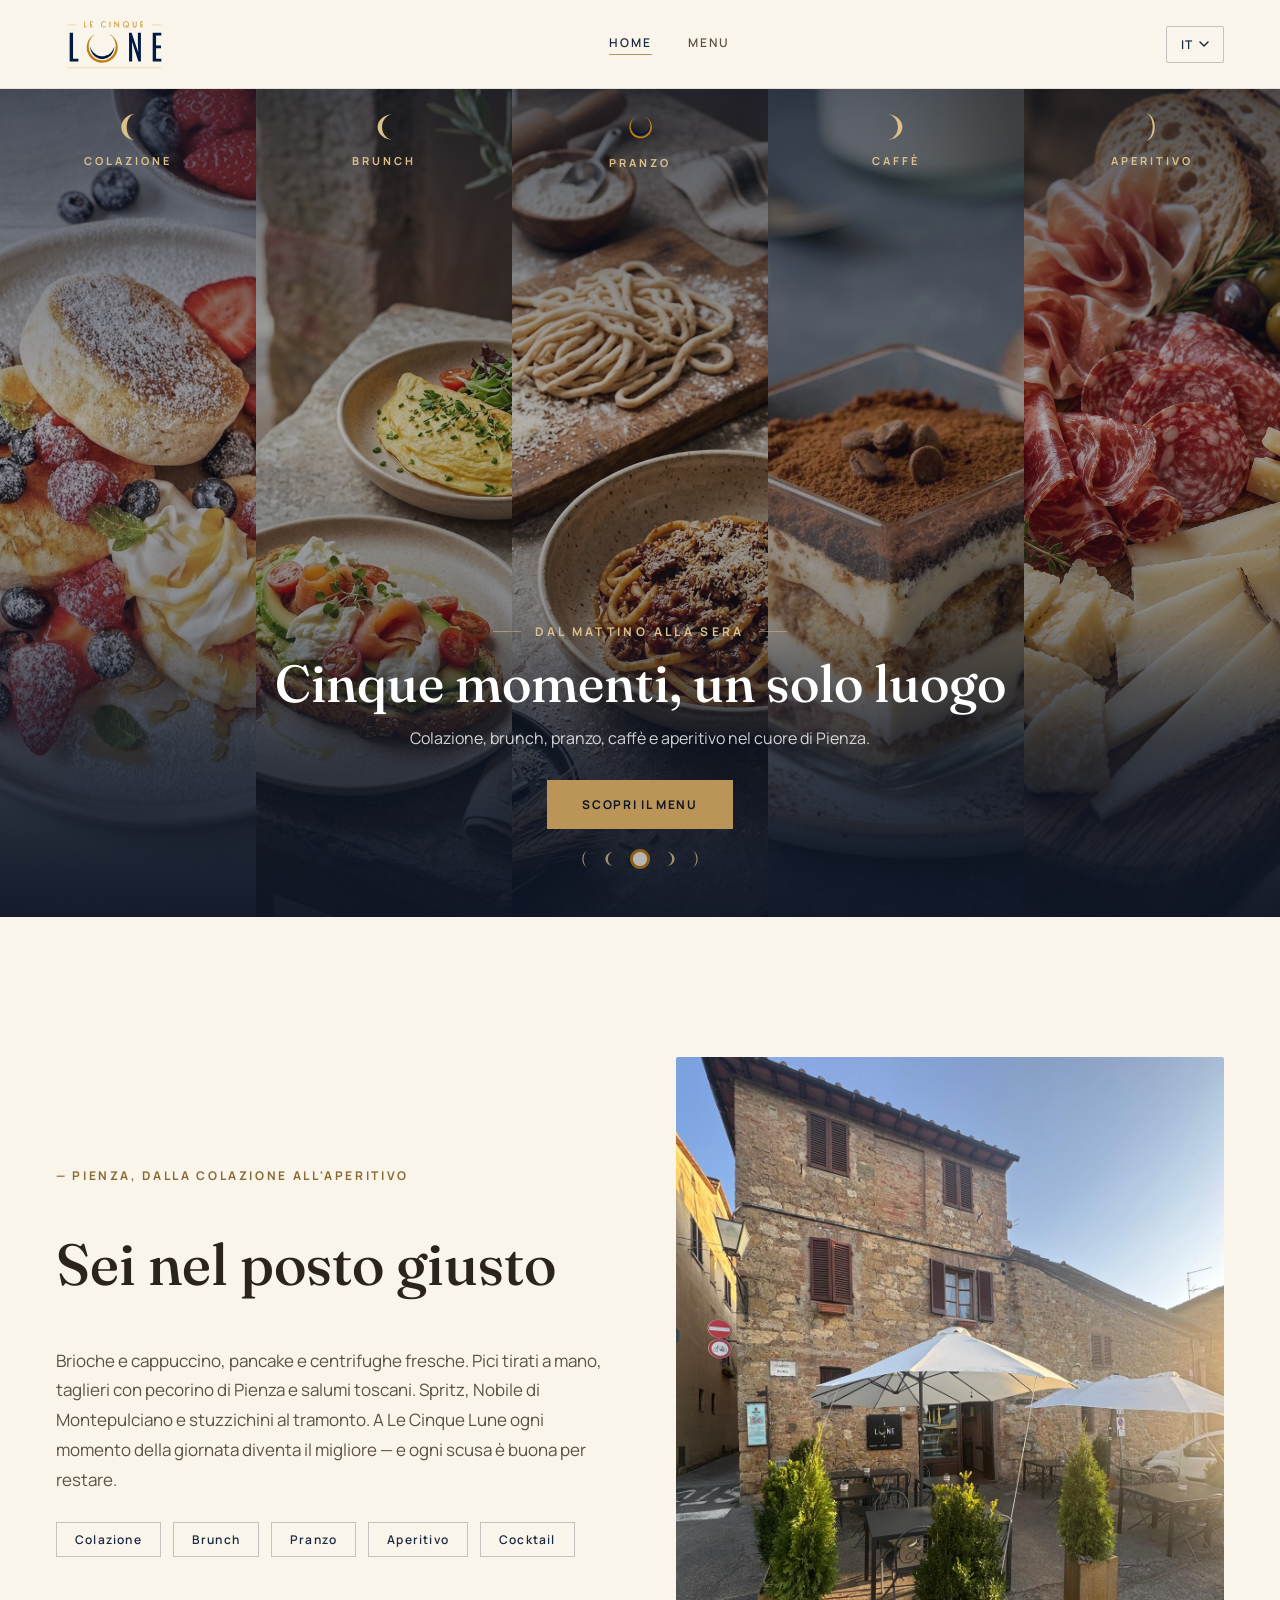
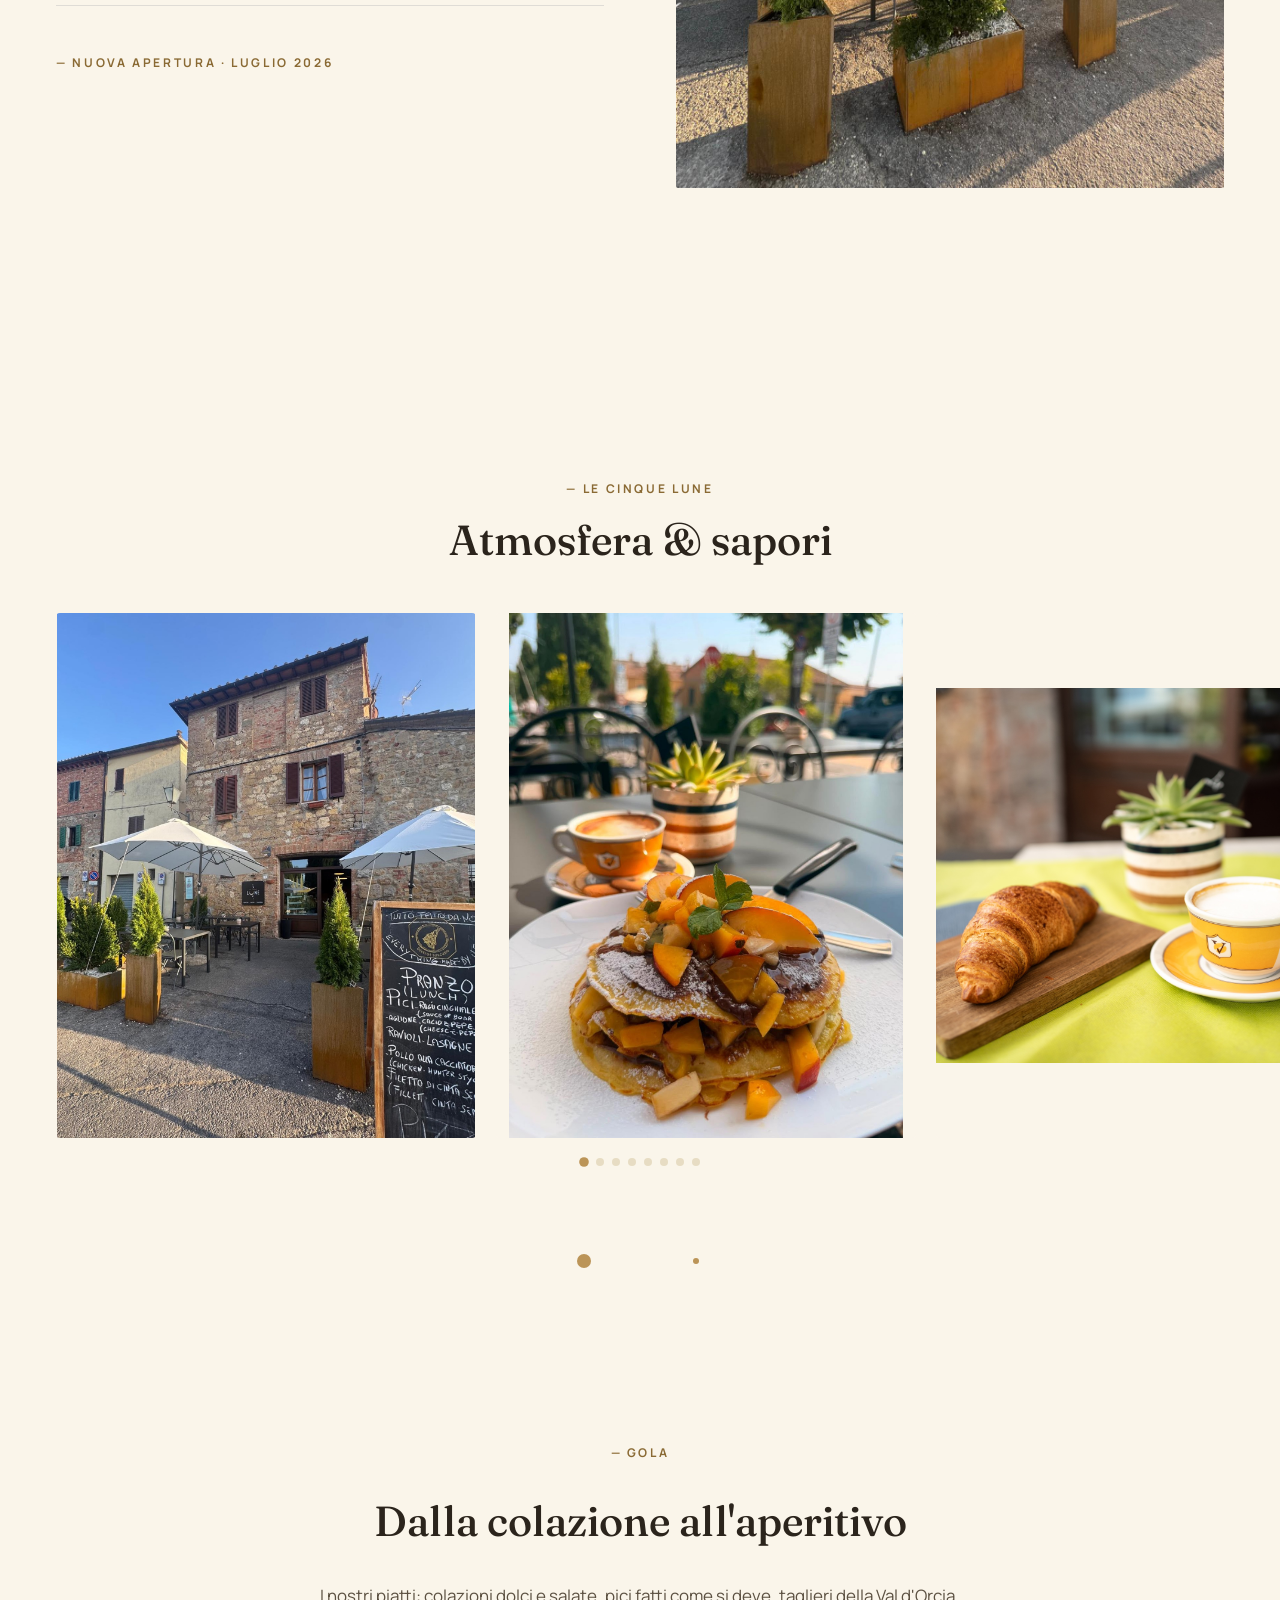
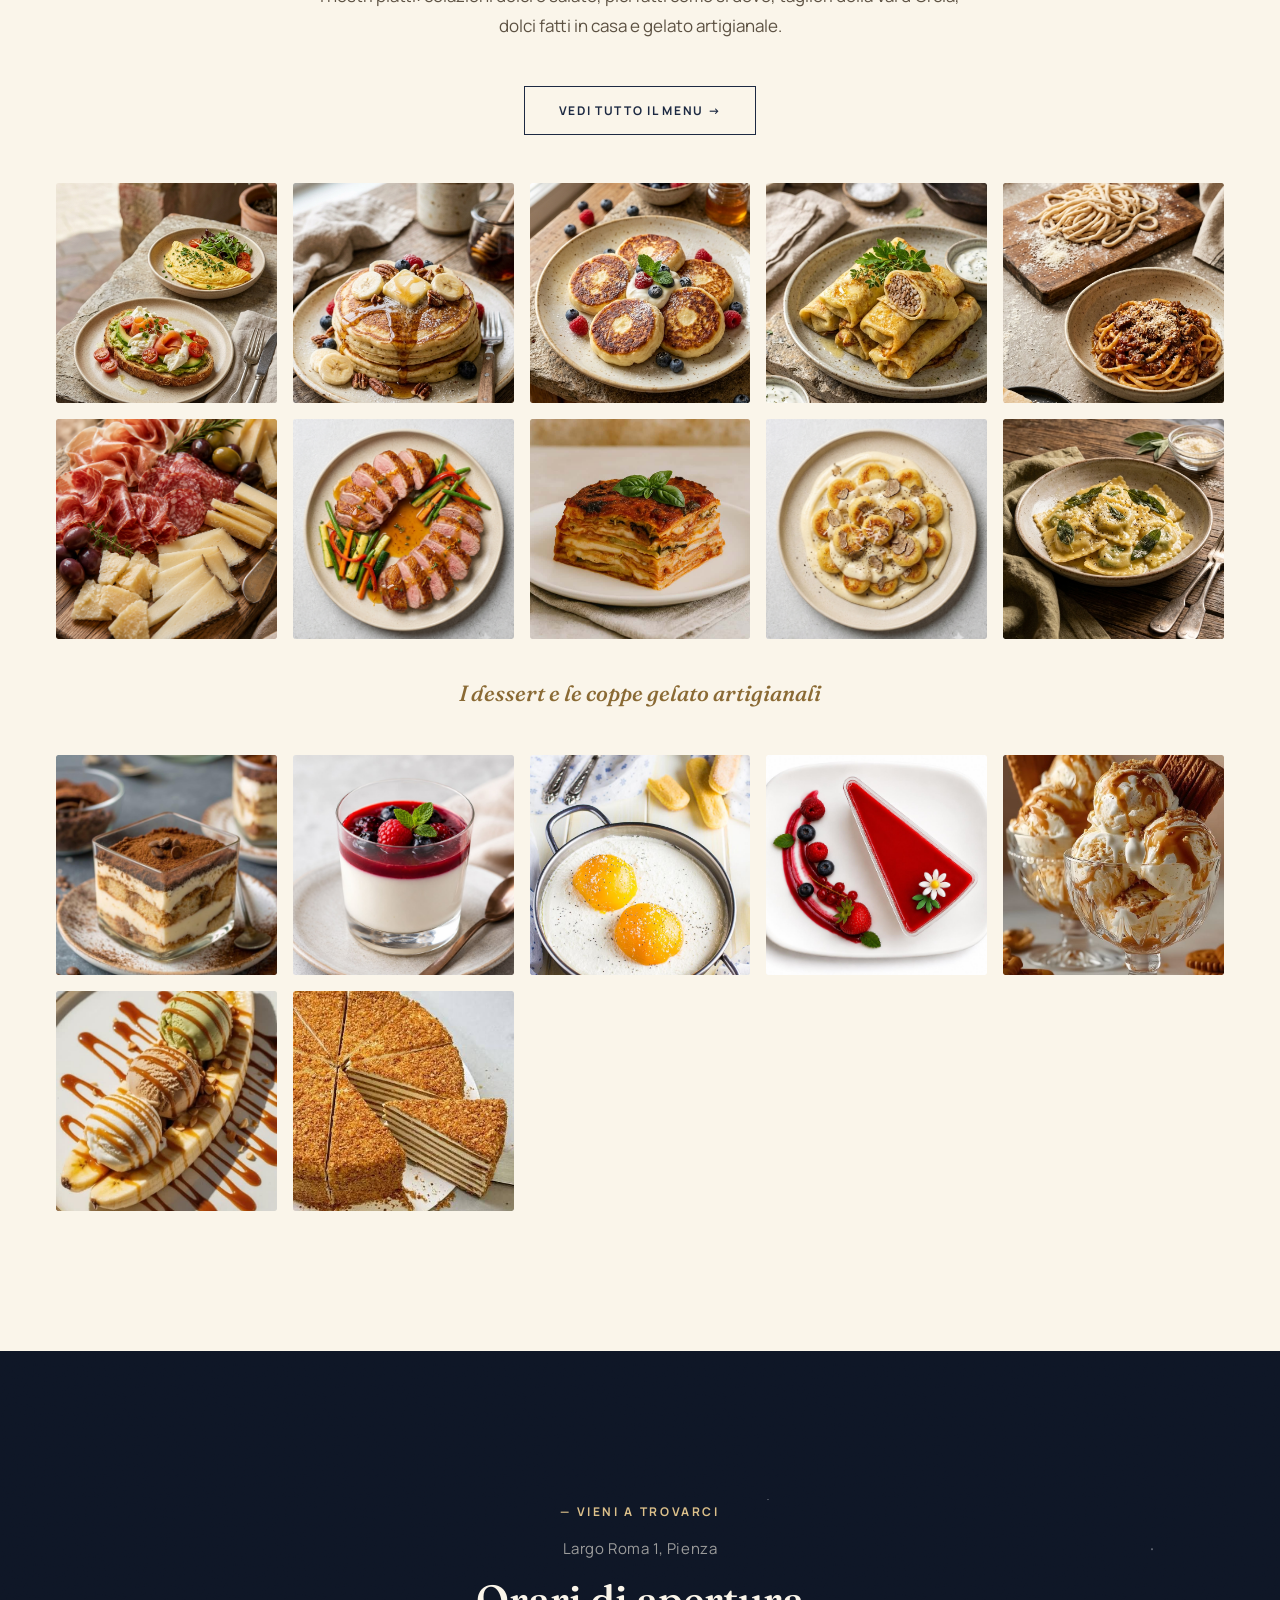
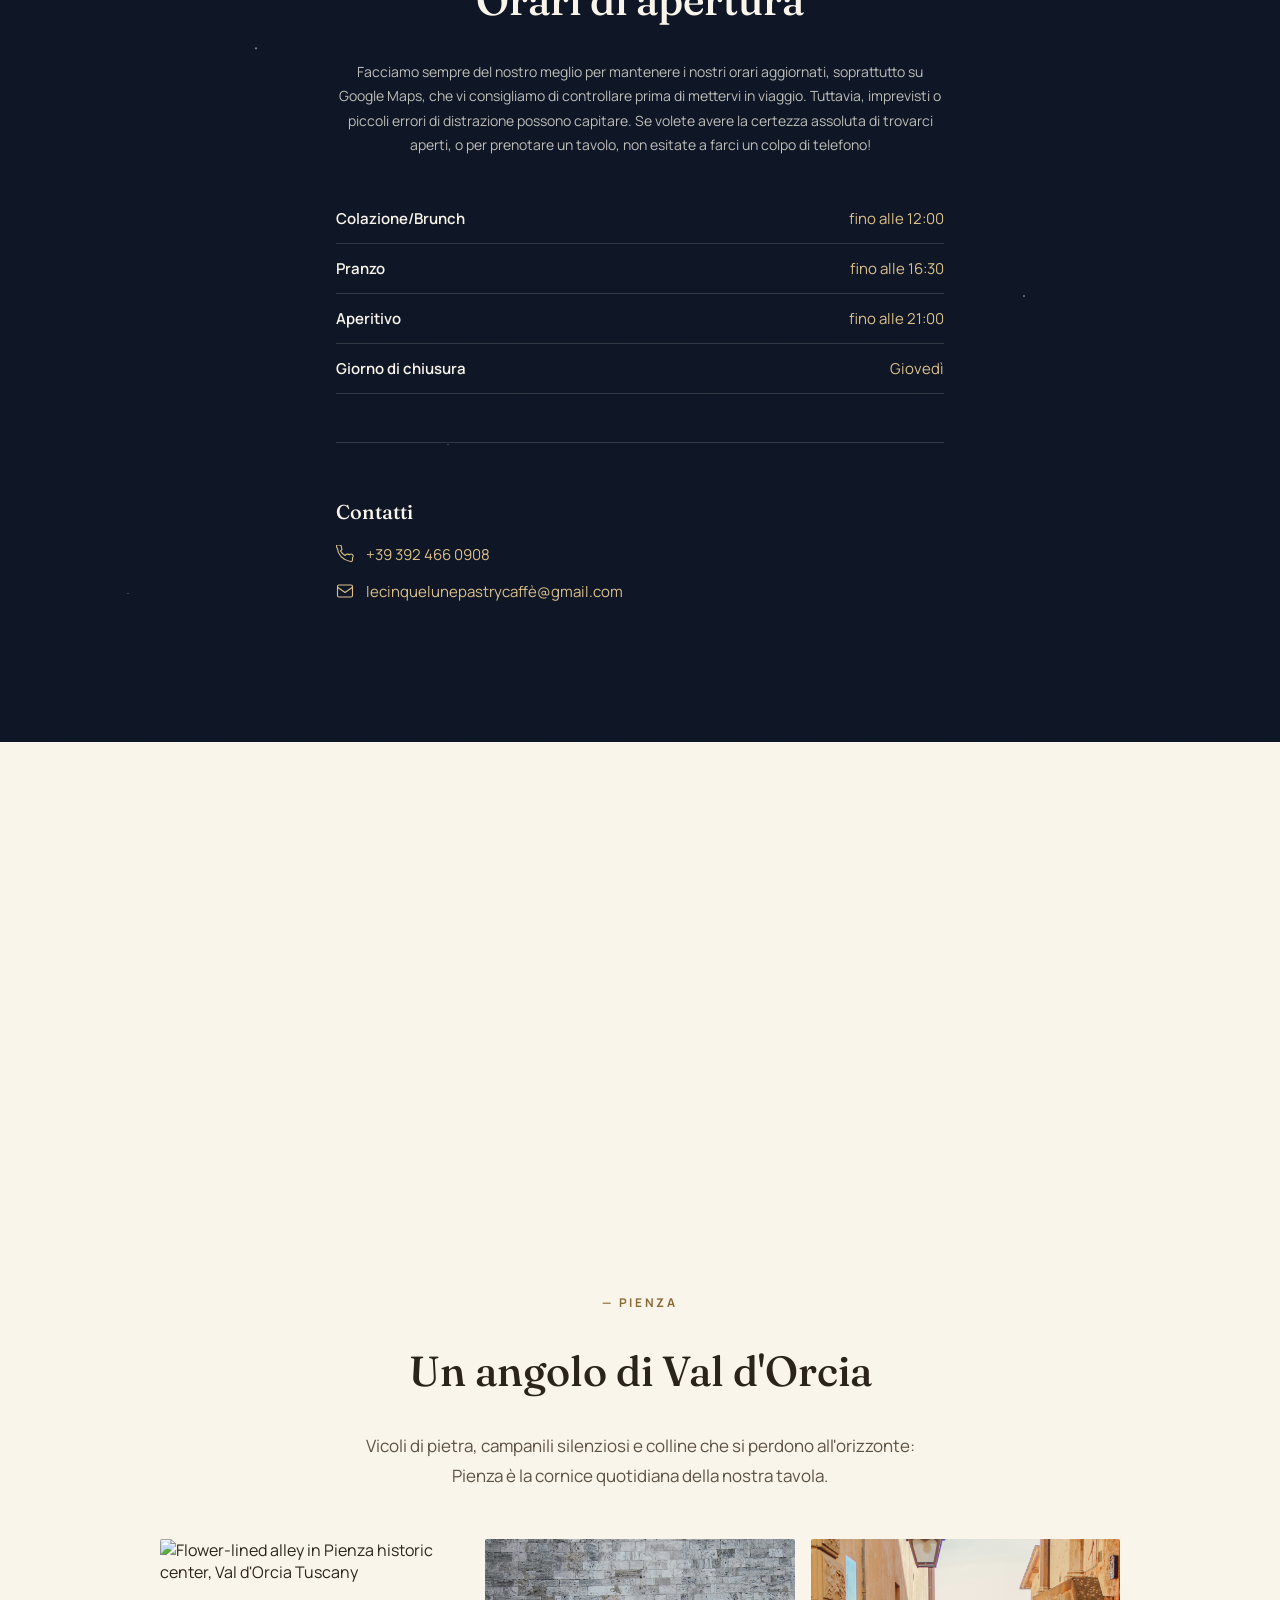
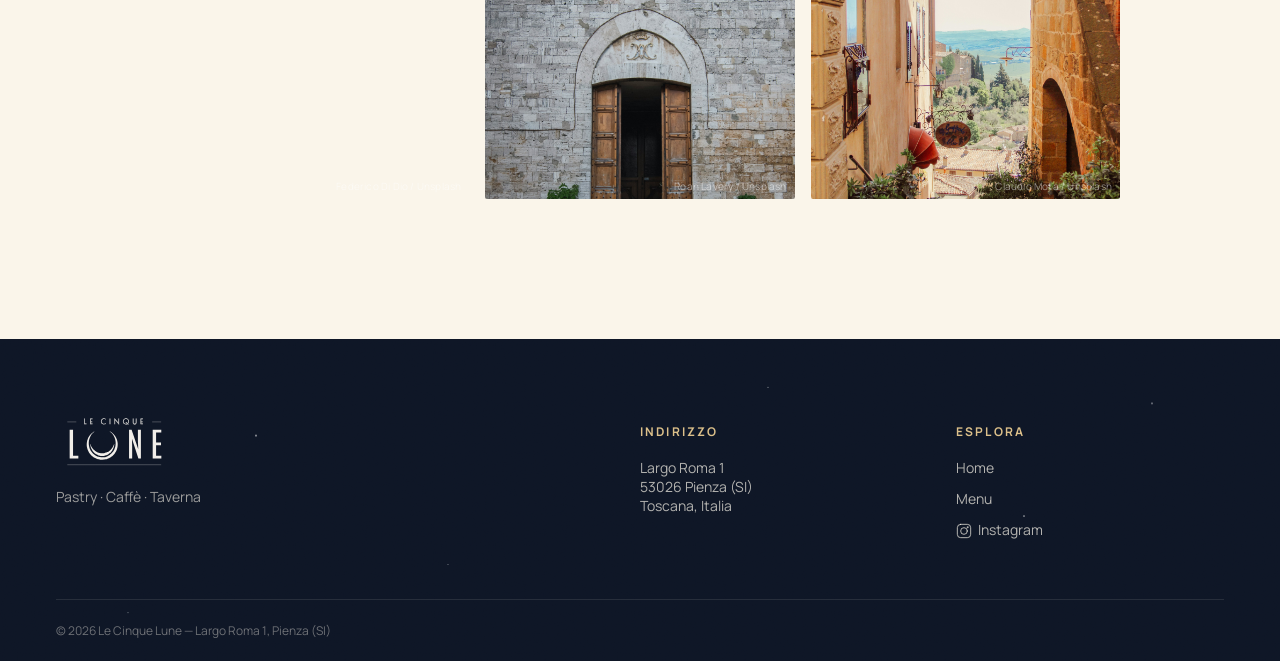
==== index.html @ c46e7081 "Migliora SEO homepage: JSON-LD aggiornato, alt text in inglese, title dinamico - JSON-LD: @type mult" ====
<!DOCTYPE html>
<html lang="it">
<head>
  <meta charset="UTF-8">
  <meta name="viewport" content="width=device-width, initial-scale=1.0">
  <title>Le Cinque Lune — Pastry · Caffè · Taverna · Pienza</title>
  <meta name="description" content="Pastry, caffè e taverna nel cuore di Pienza, Toscana. Colazioni, pici fatti a mano, taglieri della Val d'Orcia.">
  <link rel="preconnect" href="https://fonts.googleapis.com">
  <link rel="preconnect" href="https://fonts.gstatic.com" crossorigin>
  <link href="https://fonts.googleapis.com/css2?family=Antonio:wght@300&family=Fraunces:ital,opsz,wght@0,9..144,400;0,9..144,500;0,9..144,600;1,9..144,400;1,9..144,500&family=Manrope:wght@400;500;600;700&display=swap" rel="stylesheet">
  <link rel="stylesheet" href="files/style.css">
  <script type="application/ld+json">
  {
    "@context": "https://schema.org",
    "@type": ["Restaurant", "CafeOrCoffeeShop", "IceCreamShop"],
    "name": "Le Cinque Lune",
    "description": "Pastry café and taverna in the heart of Pienza, Tuscany. Brunch, pancakes, avocado toast, handmade pici, gelato and aperitivo.",
    "url": "https://www.lecinquelunepastrycaffe.com",
    "telephone": "+393924660908",
    "email": "lecinquelunepastrycaffè@gmail.com",
    "image": "https://www.lecinquelunepastrycaffe.com/immagini/esterni.jpeg",
    "servesCuisine": ["Italian", "Tuscan", "Brunch", "Pastry", "Gelato"],
    "priceRange": "€–€€",
    "address": {
      "@type": "PostalAddress",
      "streetAddress": "Largo Roma 1",
      "addressLocality": "Pienza",
      "addressRegion": "SI",
      "postalCode": "53026",
      "addressCountry": "IT"
    },
    "geo": {
      "@type": "GeoCoordinates",
      "latitude": 43.0770768,
      "longitude": 11.6805384
    },
    "openingHoursSpecification": [
      {
        "@type": "OpeningHoursSpecification",
        "dayOfWeek": ["Monday","Tuesday","Wednesday","Friday","Saturday","Sunday"],
        "opens": "07:30",
        "closes": "21:00"
      }
    ],
    "hasMenu": "https://www.lecinquelunepastrycaffe.com/menu.html",
    "hasMap": "https://www.google.com/maps?cid=9478944288690319707"
  }
  </script>
  <style>
    .story-grid { display: grid; grid-template-columns: 1fr; gap: 48px; align-items: center; }
    @media (min-width: 900px) { .story-grid { grid-template-columns: 1fr 1fr; gap: 72px; } }
    .story-tags { display: flex; flex-wrap: wrap; gap: 12px; margin-top: 28px; }
    .gallery-grid { display: grid; grid-template-columns: 1fr; gap: 16px; margin-top: 48px; max-width: 960px; margin-left: auto; margin-right: auto; }
    .gallery-grid img { width: 100%; height: 220px; object-fit: cover; border-radius: 2px; }
    @media (min-width: 768px) { .gallery-grid { grid-template-columns: 1fr 1fr 1fr; } .gallery-grid img { height: 260px; } }
    .menu-teaser-grid { display: grid; grid-template-columns: 1fr; gap: 48px; align-items: center; }
    @media (min-width: 900px) { .menu-teaser-grid { grid-template-columns: 1fr 1fr; gap: 72px; } }
    .menu-teaser-items { list-style: none; padding: 0; margin: 28px 0 0; }
    .menu-teaser-items li { display: flex; justify-content: space-between; align-items: baseline; padding: 14px 0; border-bottom: 1px dotted rgba(250,245,234,0.2); font-family: 'Fraunces', serif; font-size: 17px; }
    .menu-teaser-items .price { color: var(--gold-light); font-style: italic; }
    .visit-grid { display: grid; grid-template-columns: 1fr; gap: 48px; }
    @media (min-width: 768px) { .visit-grid { grid-template-columns: 1fr 1fr; gap: 72px; } }
    .hours-list { list-style: none; padding: 0; margin: 24px 0 0; }
    .hours-list li { display: flex; justify-content: space-between; padding: 14px 0; border-bottom: 1px solid rgba(28,41,66,0.1); font-size: 15px; }
    .hours-label { font-weight: 600; color: var(--ink); }
    .hours-time { color: var(--ink-faint); }
    .hero-panels { display: flex; width: 100%; height: 92vh; min-height: 620px; position: relative; overflow: hidden; }
    .hero-panel { flex: 1; position: relative; overflow: hidden; }
    .hero-panel img { width: 100%; height: 100%; object-fit: cover; transition: transform 1.2s cubic-bezier(0.22,1,0.36,1); }
    .hero-panel:hover img { transform: scale(1.05); }
    .hero-panel::after {
      content: ''; position: absolute; inset: 0;
      background: linear-gradient(180deg, rgba(14,22,38,0.7) 0%, rgba(14,22,38,0.3) 40%, rgba(14,22,38,0.75) 100%);
    }
    .hero-panel-label {
      position: absolute; top: 24px; left: 0; right: 0; z-index: 3;
      display: flex; flex-direction: column; align-items: center; gap: 12px;
    }
    .hero-panel-label span {
      font-size: 11px; letter-spacing: 0.28em; font-weight: 700; color: var(--gold-light);
      text-transform: uppercase;
    }
    .hero-panel-label svg { overflow: visible; }
    .hero-center {
      position: absolute; bottom: 0; left: 0; right: 0; z-index: 10;
      text-align: center; padding: 0 20px 48px;
      background: linear-gradient(0deg, rgba(14,22,38,0.85) 0%, rgba(14,22,38,0.5) 60%, transparent 100%);
    }
    .hero-center-eyebrow {
      font-size: 12px; letter-spacing: 0.28em; font-weight: 700; color: var(--gold-light);
      display: flex; align-items: center; justify-content: center; gap: 14px;
    }
    .hero-center-eyebrow::before, .hero-center-eyebrow::after {
      content: ''; width: 28px; height: 1px; background: var(--gold-light); opacity: 0.5;
    }
    .hero-center h1 {
      font-family: 'Fraunces', serif; font-size: 36px; line-height: 1.12; font-weight: 500;
      color: #fff; margin: 14px 0;
    }
    @media (min-width: 768px) { .hero-center h1 { font-size: 52px; } }
    .hero-center p {
      font-size: 16px; color: rgba(255,255,255,0.8); max-width: 540px; margin: 0 auto 28px; line-height: 1.6;
    }
    .hero-moon-divider {
      display: flex; align-items: center; justify-content: center; gap: 16px;
      padding: 20px 0 0;
    }
    .hero-moon-divider svg { opacity: 0.7; }
    @media (max-width: 767px) {
      .hero-panels { height: 85vh; min-height: 560px; }
      .hero-panel:nth-child(2), .hero-panel:nth-child(4) { display: none; }
      .hero-panel-label span { font-size: 9px; letter-spacing: 0.2em; }
      .hero-center h1 { font-size: 30px; }
      .hero-center p { font-size: 14px; }
    }
    .mobile-toggle { display: flex; flex-direction: column; gap: 5px; background: none; border: none; cursor: pointer; padding: 8px; }
    .mobile-toggle span { display: block; width: 22px; height: 1.5px; background: var(--navy); transition: 0.3s; }
    @media (min-width: 860px) { .mobile-toggle { display: none; } }
    .mobile-nav { display: none; padding: 16px 24px; border-top: 1px solid rgba(28,41,66,0.1); }
    .mobile-nav.open { display: block; }
    .mobile-nav a { display: block; padding: 12px 0; font-size: 14px; letter-spacing: 0.12em; font-weight: 600; text-transform: uppercase; color: var(--ink-soft); }
    @media (min-width: 860px) { .mobile-nav { display: none !important; } }
    .locale-carousel {
      overflow-x: auto; scroll-snap-type: x mandatory; -webkit-overflow-scrolling: touch;
      display: flex; gap: 16px; padding: 0 24px;
      scrollbar-width: none;
    }
    .locale-carousel::-webkit-scrollbar { display: none; }
    .locale-carousel img {
      scroll-snap-align: center; flex-shrink: 0;
      width: 78vw; max-width: 420px;
      aspect-ratio: 4/5;
      object-fit: contain;
      background: var(--cream);
      border-radius: 4px;
    }
    @media (min-width: 768px) {
      .locale-carousel { gap: 20px; padding: 0 56px; }
      .locale-carousel img { width: 36vw; max-width: 420px; }
    }
    .carousel-dots { display: flex; justify-content: center; gap: 8px; margin-top: 20px; }
    .carousel-dot {
      width: 8px; height: 8px; border-radius: 50%; border: none; padding: 0;
      background: var(--stone); cursor: pointer; transition: all 0.3s;
    }
    .carousel-dot.active { background: var(--gold); transform: scale(1.2); }
    .food-grid { display: grid; grid-template-columns: repeat(2, 1fr); gap: 12px; margin-top: 48px; }
    @media (min-width: 768px) { .food-grid { grid-template-columns: repeat(3, 1fr); gap: 16px; } }
    @media (min-width: 1024px) { .food-grid { grid-template-columns: repeat(5, 1fr); } }
    .food-grid img { width: 100%; height: 220px; object-fit: cover; border-radius: 2px; }
    .food-tile { position: relative; overflow: hidden; border-radius: 2px; }
    .food-tile img { transition: transform 1.3s cubic-bezier(0.22,1,0.36,1); }
    .food-tile:hover img { transform: scale(1.06); }
    .food-tile .food-label {
      position: absolute; bottom: 0; left: 0; right: 0;
      padding: 32px 14px 12px;
      background: linear-gradient(0deg, rgba(14,22,38,0.75) 0%, transparent 100%);
      color: var(--cream); font-family: 'Fraunces', serif; font-size: 15px; font-weight: 500;
      opacity: 0; transition: opacity 0.4s;
    }
    .food-tile:hover .food-label { opacity: 1; }
    .food-section-title {
      font-family: 'Fraunces', serif; font-size: 22px; font-weight: 500; font-style: italic;
      color: var(--gold-deep); margin: 48px 0 24px; text-align: center;
    }
    .food-section-title:first-of-type { margin-top: 40px; }
    .photo-credit {
      position: absolute; bottom: 6px; right: 8px;
      font-size: 10px; color: rgba(255,255,255,0.5);
      font-family: 'Manrope', sans-serif; letter-spacing: 0.02em;
      pointer-events: none;
    }
    .gallery-grid .hover-zoom { position: relative; }
  </style>
</head>
<body>

  <!-- ===== HEADER ===== -->
  <header class="site-header">
    <div class="wrap">
      <nav class="nav">
        <a href="index.html" class="brand">
          <img src="logo/logo_orizzontale_v2.svg" alt="Le Cinque Lune">
        </a>
        <div class="nav-links">
          <a href="index.html" class="nav-link active" data-i18n="nav_home">Home</a>
          <a href="menu.html" class="nav-link" data-i18n="nav_menu">Menu</a>
        </div>
        <div class="nav-right">
          <div class="lang-switch">
            <button class="lang-btn" id="langBtn" aria-expanded="false" aria-haspopup="true">
              IT
              <svg viewBox="0 0 10 6" fill="none"><path d="M1 1l4 4 4-4" stroke="currentColor" stroke-width="1.5" stroke-linecap="round" stroke-linejoin="round"/></svg>
            </button>
            <div class="lang-menu" id="langMenu" role="menu">
              <button class="lang-option active" data-lang="it" role="menuitem">Italiano <small>IT</small></button>
              <button class="lang-option" data-lang="en" role="menuitem">English <small>EN</small></button>
              <button class="lang-option" data-lang="ko" role="menuitem">한국어 <small>KO</small></button>
              <button class="lang-option" data-lang="ru" role="menuitem">Русский <small>RU</small></button>
            </div>
          </div>
          <button class="mobile-toggle" id="mobileToggle" aria-label="Menu">
            <span></span><span></span><span></span>
          </button>
        </div>
      </nav>
    </div>
    <div class="mobile-nav" id="mobileNav">
      <a href="index.html" data-i18n="nav_home">Home</a>
      <a href="menu.html" data-i18n="nav_menu">Menu</a>
    </div>
  </header>

  <!-- ===== HERO ===== -->
  <section class="hero-panels">
    <div class="hero-panel">
      <img src="piatti/pancake-frutta-panna.png" alt="Fluffy pancakes with fresh fruit and cream, brunch café in Pienza Tuscany">
      <div class="hero-panel-label">
        <svg width="16" height="28" viewBox="0 0 12 20" xmlns="http://www.w3.org/2000/svg"><path d="M12 0C6 0 1 4.5 1 10C1 15.5 6 20 12 20C8 20 5 15.5 5 10C5 4.5 8 0 12 0Z" fill="var(--gold-light, #dcc08a)"/></svg>
        <span data-i18n="hero_panel_1">Colazione</span>
      </div>
    </div>
    <div class="hero-panel">
      <img src="piatti/avocado-toast-omelette.png" alt="Avocado toast and omelette brunch plate, café in Pienza Val d'Orcia">
      <div class="hero-panel-label">
        <svg width="18" height="28" viewBox="0 0 14 20" fill="none" xmlns="http://www.w3.org/2000/svg"><path d="M14 0C7.4 0 2 4.5 2 10C2 15.5 7.4 20 14 20C9.5 20 5.5 15.5 5.5 10C5.5 4.5 9.5 0 14 0Z" fill="var(--gold-light, #dcc08a)"/></svg>
        <span data-i18n="hero_panel_2">Brunch</span>
      </div>
    </div>
    <div class="hero-panel">
      <img src="piatti/pici-ragu-cinghiale.png" alt="Handmade pici pasta with wild boar ragù, traditional Tuscan lunch in Pienza">
      <div class="hero-panel-label">
        <svg width="28" height="30" viewBox="0 0 149 157" fill="none" xmlns="http://www.w3.org/2000/svg"><path d="M106.727 22.3172C106.727 22.563 107.191 23.0819 107.764 23.4097C108.309 23.7647 108.827 24.1197 108.909 24.2017C108.991 24.3109 109.264 24.5021 109.509 24.6387C109.755 24.7752 110.9 25.7311 112.073 26.7962C113.927 28.4895 114.582 29.1176 116.273 31.0021C116.518 31.2479 117.064 31.958 117.5 32.5315C117.964 33.1324 118.482 33.7878 118.645 33.979C119.164 34.4979 122.055 38.9223 122.436 39.7689C122.545 39.9874 122.709 40.2332 122.791 40.3151C122.955 40.4517 124.864 44.3025 125.655 46.105C125.9 46.6513 126.091 47.2794 126.091 47.5252C126.091 47.771 126.227 47.9622 126.364 47.9622C126.527 47.9622 126.636 48.1534 126.636 48.3992C126.636 48.8088 127.182 50.666 127.727 52.1954C128.409 54.0525 129.036 57.1113 129.882 62.9286C130.536 67.2983 130.1 76.229 129.064 80.3256C128.109 83.958 127.864 84.8866 127.264 86.7437C126.909 87.8634 126.309 89.4475 125.927 90.2395C125.573 91.0315 125.273 91.7689 125.273 91.9055C125.273 92.2059 122.627 97.395 122.191 97.9412C122 98.1597 121.618 98.7878 121.318 99.3067C121.045 99.8256 120.664 100.399 120.527 100.59C120.118 101.055 119.845 101.41 118.482 103.267C116.136 106.408 113 109.603 109.727 112.143C109.045 112.662 108.255 113.317 107.955 113.59C107.655 113.863 106.973 114.355 106.455 114.683C105.936 114.983 105.445 115.311 105.364 115.393C105.173 115.611 104.245 116.212 103.727 116.431C103.509 116.54 103.264 116.676 103.182 116.758C103.1 116.84 102.009 117.441 100.727 118.069C93.7182 121.483 91.0727 122.33 83.8182 123.34C81.6091 123.641 73.8363 123.641 71.8182 123.34C71 123.204 69.5273 122.985 68.5454 122.849C67.5636 122.685 66.4182 122.439 65.9545 122.303C65.5182 122.166 64.5909 121.893 63.9091 121.702C62.2182 121.237 60.4182 120.637 59.2727 120.145C56.9545 119.134 52.7272 117.004 51.8 116.376C51.2545 115.994 50.7363 115.693 50.6818 115.693C50.4636 115.693 47.9545 113.918 47.8727 113.7C47.8182 113.59 47.6 113.508 47.4091 113.508C47.2182 113.508 47 113.426 46.9454 113.29C46.8909 113.181 46.2636 112.607 45.5272 112.006C43.7545 110.613 39.3636 106.216 39.3636 105.889C39.3636 105.752 39.2818 105.588 39.1727 105.534C38.8182 105.397 36.2818 102.366 35.6272 101.328C33.2545 97.6408 32.2727 95.9748 32.2727 95.7563C32.2727 95.5924 32 95.0189 31.6727 94.4454C30.5272 92.5609 28.7272 88.5189 28.7272 87.8361C28.7272 87.563 28.6182 87.2626 28.4818 87.1807C28.3454 87.0987 28.1818 86.7437 28.1 86.416C28.0454 86.0609 27.6909 84.8046 27.3636 83.6029C24.6091 73.8256 24.7454 60.8256 27.6909 52.3319C27.7727 52.1134 27.9909 51.4853 28.1545 50.9664C28.3454 50.4475 28.5909 49.6281 28.7 49.1912C29.3272 46.7878 34.9727 35.8088 36.0909 34.8529C36.1727 34.771 36.8272 33.979 37.5091 33.0504C39.2818 30.7563 43.8091 26.1681 45.7182 24.7752C46.5636 24.1471 47.2727 23.4916 47.2727 23.3277C47.2727 22.9727 45.7727 23.2458 45.2 23.7101C44.9818 23.9013 44.6545 24.2017 44.4636 24.3382C44.2727 24.5021 43.2909 25.1576 42.2272 25.8403C41.1909 26.5231 40.1818 27.1786 40.0182 27.3424C39.8545 27.479 39.0909 28.1345 38.3272 28.7899C36.0363 30.729 30.0909 36.8193 30.0909 37.2017C30.0909 37.2836 29.8454 37.6113 29.5182 37.9391C27.8272 39.7416 22.4272 49.3004 21.6636 51.9223C21.3909 52.7689 20.9 54.271 20.5182 55.1996C19.8091 57.0567 19.5363 58.0126 18.7727 61.4811C17.0818 69.1008 17.0818 78.5231 18.7727 85.6513C19.0182 86.6345 19.2909 87.8634 19.4272 88.3824C19.7 89.4748 20.9818 93.4349 21.3363 94.2542C21.4727 94.5546 21.7727 95.3466 22.0454 96.0294C22.5363 97.313 24.6636 101.792 24.9091 102.038C25.0454 102.174 25.5909 103.13 26.3545 104.578C26.9272 105.616 28.3182 107.637 28.5363 107.718C28.6454 107.773 28.7272 107.992 28.7272 108.183C28.7272 108.374 28.8091 108.592 28.9454 108.647C29.1363 108.729 29.9272 109.685 31.3182 111.487C33.0091 113.7 38.3272 118.807 41.1363 120.882C42.0363 121.565 42.8272 122.166 42.9091 122.275C43.2636 122.658 48.7182 125.962 49.7272 126.372C50.1091 126.536 51.2545 127.082 52.2909 127.601C53.3272 128.12 54.3363 128.529 54.5272 128.529C54.7454 128.529 54.9091 128.639 54.9091 128.775C54.9091 128.912 55.1818 129.076 55.5363 129.158C56.1091 129.294 57.3363 129.704 58.5909 130.195C58.8909 130.305 59.8727 130.605 60.7727 130.851C61.6727 131.097 62.8454 131.424 63.3636 131.588C64.3454 131.916 64.9454 132.025 70.1818 132.817C76.5636 133.8 85.5636 133.309 91.9454 131.643C94.3182 131.015 96.4727 130.359 96.9091 130.141C97.1273 130.032 98.0273 129.731 98.9 129.458C99.7454 129.185 100.455 128.857 100.455 128.748C100.455 128.639 100.618 128.529 100.836 128.529C101.055 128.529 102.036 128.147 102.991 127.71C103.973 127.273 104.9 126.891 105.064 126.891C105.227 126.891 105.364 126.754 105.364 126.618C105.364 126.454 105.5 126.345 105.636 126.345C106.127 126.345 112.809 122.275 113.273 121.702C113.355 121.62 113.982 121.128 114.718 120.609C115.427 120.118 116 119.599 116 119.462C116 119.353 116.136 119.244 116.3 119.244C117.036 119.244 123.309 112.853 125.573 109.821C126.227 108.92 126.991 107.91 127.291 107.582C128.164 106.571 130.7 102.284 131.791 99.9895C133.155 97.1492 133.427 96.4937 134.818 92.8887C135.555 90.9769 135.909 89.7752 135.909 89.1471C135.909 88.7374 136.018 88.355 136.155 88.2731C136.264 88.1912 136.455 87.4811 136.564 86.6891C136.673 85.8971 136.864 84.8592 137 84.4223C137.927 81.2815 138.391 71.6681 137.791 67.7626C137.627 66.6975 137.382 65.1681 137.273 64.3487C137.055 62.9832 136.536 60.4979 135.936 58.0672C135.5 56.4013 134.355 53.0693 133.618 51.376C133.209 50.4748 132.745 49.437 132.582 49.0546C132.418 48.6723 132.118 48.0441 131.927 47.6345C131.709 47.2248 131.191 46.2416 130.782 45.4496C130.373 44.6576 129.964 43.9475 129.882 43.8655C129.8 43.7836 129.5 43.292 129.2 42.7731C128.518 41.5441 125.791 37.7479 125.491 37.6387C125.382 37.584 125.273 37.3655 125.273 37.1744C125.273 36.9832 125.191 36.7647 125.055 36.7101C124.945 36.6555 124.427 36.0819 123.909 35.3992C122.409 33.4328 118.264 29.4181 116.027 27.7521C115.509 27.3697 114.718 26.7416 114.255 26.3319C113.791 25.9223 113.191 25.5126 112.945 25.4034C112.673 25.3214 112.455 25.1302 112.455 24.9937C112.455 24.8571 112.264 24.7479 112.045 24.7479C111.827 24.7479 111.636 24.6113 111.636 24.4748C111.636 24.3109 111.473 24.2017 111.282 24.2017C111.064 24.2017 110.545 23.9013 110.109 23.5189C109.673 23.1366 109.045 22.7542 108.718 22.6723C108.364 22.563 108.091 22.3992 108.091 22.2899C108.091 22.1807 107.791 22.0168 107.409 21.9622C106.891 21.8529 106.727 21.9349 106.727 22.3172Z" fill="#C17E15"/><path d="M30.8 71.5861C30.6091 72.105 31.0727 76.0378 31.4273 76.9937C31.5909 77.4306 31.7273 78.1407 31.7273 78.5777C31.7273 79.0147 31.8636 79.3697 32 79.3697C32.1636 79.3697 32.2727 79.7794 32.2727 80.2437C32.2727 81.5273 34.9182 89.5021 35.5454 90.1302C35.7091 90.2941 35.8182 90.6218 35.8182 90.8676C35.8182 91.1407 35.9 91.3865 36.0364 91.4411C36.1454 91.4685 36.4727 92.0147 36.7727 92.6155C37.5636 94.2269 38.9 96.439 39.1454 96.521C39.2545 96.5756 39.3636 96.7395 39.3636 96.876C39.3636 97.1491 41.0545 99.689 41.3545 99.7983C41.4636 99.8529 41.5454 100.071 41.5454 100.263C41.5454 100.454 41.6273 100.672 41.7636 100.727C41.8727 100.754 42.3909 101.355 42.9091 102.038C44.3273 103.84 49.1545 108.592 49.5909 108.592C49.6727 108.592 50.0273 108.866 50.3545 109.221C50.6818 109.548 51.2 109.958 51.5 110.149C51.8 110.34 53.2182 111.214 54.6364 112.116C57.2273 113.727 61.1818 115.693 61.8636 115.693C62.0545 115.693 62.5727 115.884 62.9818 116.103C63.4182 116.321 63.9636 116.513 64.1818 116.513C64.4273 116.513 64.7273 116.622 64.8636 116.731C65.0273 116.868 66.1182 117.168 67.3182 117.441C68.5182 117.687 70.1273 118.042 70.8636 118.233C72.6364 118.643 82.7273 118.643 84.3636 118.233C85.0454 118.069 86.5727 117.714 87.7727 117.468C88.9727 117.195 90.2 116.895 90.5 116.758C90.8 116.649 91.8364 116.294 92.7909 115.966C94.7273 115.338 98.1636 113.7 100.318 112.416C101.082 111.952 101.9 111.515 102.173 111.433C102.418 111.323 102.636 111.16 102.636 111.05C102.636 110.914 102.855 110.75 103.127 110.668C103.4 110.559 103.864 110.286 104.164 110.013C104.436 109.739 105.445 108.947 106.4 108.237C108.364 106.708 111.882 103.267 113.273 101.492C113.791 100.809 114.309 100.208 114.418 100.181C114.555 100.126 114.636 99.9075 114.636 99.7164C114.636 99.5252 114.745 99.3067 114.855 99.2521C115.127 99.1428 118.182 94.1995 118.182 93.8718C118.182 93.7353 118.291 93.5714 118.427 93.5168C118.645 93.4348 120.909 88.9012 120.909 88.5189C120.909 88.4096 121.073 87.9453 121.264 87.4811C121.482 86.9895 121.864 85.9243 122.109 85.105C122.382 84.2857 122.682 83.3571 122.818 83.0567C122.927 82.7563 123.227 81.5273 123.473 80.3256C123.691 79.1239 123.964 77.7584 124.045 77.3214C124.373 75.7374 124.727 71.8592 124.591 71.4769C124.345 70.8487 124.018 71.4222 123.227 73.771C122.327 76.5021 120.855 80.0252 120.582 80.1344C120.473 80.189 120.364 80.4075 120.364 80.626C120.364 80.9811 119.818 81.9916 118.782 83.6029C118.618 83.9033 118.373 84.3403 118.264 84.5588C118.155 84.7773 117.964 85.0777 117.855 85.2416C117.718 85.3781 116.764 86.7437 115.7 88.2458C113.764 90.9495 110.3 94.6092 107.709 96.7121C106.973 97.313 105.991 98.1323 105.527 98.542C105.064 98.9516 104.545 99.3067 104.355 99.3067C104.191 99.3067 104 99.4159 103.945 99.5252C103.864 99.7164 99.9636 102.174 98.3818 103.048C98.0818 103.212 96.8545 103.731 95.6545 104.223C94.4818 104.687 93.2545 105.179 92.9545 105.315C91.1 106.052 89.7091 106.435 84.5 107.555C82.3182 108.019 73.3182 108.019 71.1364 107.555C70.2364 107.363 68.9545 107.063 68.2727 106.899C67.5909 106.735 66.6909 106.544 66.2273 106.489C65.7909 106.408 65.0273 106.189 64.5364 105.971C64.0727 105.752 63.5545 105.588 63.3909 105.588C63.2273 105.588 62.8727 105.479 62.6 105.342C62.3545 105.206 61.5909 104.878 60.9091 104.632C57.9909 103.485 52.1818 100.235 50.2454 98.6512C49.8636 98.3235 49.1273 97.7773 48.6091 97.3949C46.7545 96.0294 40.5909 89.6659 39.9364 88.4369C39.7727 88.1365 39.4727 87.7269 39.3091 87.5084C38.6818 86.8529 36.7182 83.7668 36.0364 82.3739C35.8454 81.9916 35.6273 81.6365 35.5182 81.5546C35.2454 81.3361 33.9091 78.3319 33.2273 76.4201C32.8727 75.4642 32.5454 74.6176 32.4364 74.5357C32.3545 74.4264 32.2727 74.1806 32.2727 73.9348C32.2727 72.3508 31.1818 70.6302 30.8 71.5861Z" fill="#011941"/></svg>
        <span data-i18n="hero_panel_3">Pranzo</span>
      </div>
    </div>
    <div class="hero-panel">
      <img src="piatti/tiramisu.jpeg" alt="Homemade tiramisù, pastry café and desserts in Pienza Tuscany">
      <div class="hero-panel-label">
        <svg width="18" height="28" viewBox="0 0 14 20" fill="none" xmlns="http://www.w3.org/2000/svg"><path d="M0 0C6.6 0 12 4.5 12 10C12 15.5 6.6 20 0 20C4.5 20 8.5 15.5 8.5 10C8.5 4.5 4.5 0 0 0Z" fill="var(--gold-light, #dcc08a)"/></svg>
        <span data-i18n="hero_panel_4">Caffè</span>
      </div>
    </div>
    <div class="hero-panel">
      <img src="piatti/tagliere-salumi-formaggi.png" alt="Tuscan charcuterie and Pecorino cheese board, aperitivo in Pienza Val d'Orcia">
      <div class="hero-panel-label">
        <svg width="14" height="28" viewBox="0 0 10 20" fill="none" xmlns="http://www.w3.org/2000/svg"><path d="M0 0C4 0 7 4.5 7 10C7 15.5 4 20 0 20C3 20 5.5 15.5 5.5 10C5.5 4.5 3 0 0 0Z" fill="var(--gold-light, #dcc08a)"/></svg>
        <span data-i18n="hero_panel_5">Aperitivo</span>
      </div>
    </div>
    <div class="hero-center">
      <span class="hero-center-eyebrow reveal d1" data-i18n="hero_eyebrow">DAL MATTINO ALLA SERA</span>
      <h1 class="reveal d2" data-i18n="hero_heading">Cinque momenti, un solo luogo</h1>
      <p class="reveal d3" data-i18n="hero_tagline">Colazione, brunch, pranzo, caffè e aperitivo nel cuore di Pienza.</p>
      <a href="menu.html" class="btn btn-gold reveal d4" data-i18n="hero_cta">Scopri il Menu</a>
      <div class="hero-moon-divider reveal d4">
        <svg width="8" height="18" viewBox="0 0 10 20"><path d="M10 0C6 0 3 4.5 3 10C3 15.5 6 20 10 20C7 20 4.5 15.5 4.5 10C4.5 4.5 7 0 10 0Z" fill="var(--gold-light)"/></svg>
        <svg width="10" height="18" viewBox="0 0 14 20"><path d="M14 0C7.4 0 2 4.5 2 10C2 15.5 7.4 20 14 20C9.5 20 5.5 15.5 5.5 10C5.5 4.5 9.5 0 14 0Z" fill="var(--gold-light)"/></svg>
        <svg width="20" height="20" viewBox="0 0 20 20"><path d="M10 0C4.5 0 0 4.5 0 10C0 15.5 4.5 20 10 20C15.5 20 20 15.5 20 10C20 4.5 15.5 0 10 0Z" fill="#C17E15"/><path d="M10 3C6 3 3 6.2 3 10C3 13.8 6 17 10 17C14 17 17 13.8 17 10C17 6.2 14 3 10 3Z" fill="var(--cream, #faf5ea)"/></svg>
        <svg width="10" height="18" viewBox="0 0 14 20"><path d="M0 0C6.6 0 12 4.5 12 10C12 15.5 6.6 20 0 20C4.5 20 8.5 15.5 8.5 10C8.5 4.5 4.5 0 0 0Z" fill="var(--gold-light)"/></svg>
        <svg width="8" height="18" viewBox="0 0 10 20"><path d="M0 0C4 0 7 4.5 7 10C7 15.5 4 20 0 20C3 20 5.5 15.5 5.5 10C5.5 4.5 3 0 0 0Z" fill="var(--gold-light)"/></svg>
      </div>
    </div>
  </section>

  <!-- ===== STORY ===== -->
  <section class="section" id="storia">
    <div class="wrap">
      <div class="story-grid">
        <div>
          <p class="eyebrow" data-i18n="story_eyebrow">— PIENZA, DALLA COLAZIONE ALL'APERITIVO</p>
          <h2 class="heading-xl" data-i18n="story_heading">Sei nel posto giusto</h2>
          <p class="body-text" style="margin-top:24px" data-i18n="story_body">Brioche e cappuccino, pancake e centrifughe fresche. Pici tirati a mano, taglieri con pecorino di Pienza e salumi toscani. Spritz, Nobile di Montepulciano e stuzzichini al tramonto. A Le Cinque Lune ogni momento della giornata diventa il migliore — e ogni scusa è buona per restare.</p>
          <div class="story-tags">
            <span class="story-tag" data-i18n="story_tag_pastry">Colazione</span>
            <span class="story-tag" data-i18n="story_tag_brunch">Brunch</span>
            <span class="story-tag" data-i18n="story_tag_cafe">Pranzo</span>
            <span class="story-tag" data-i18n="story_tag_taverna">Aperitivo</span>
            <span class="story-tag" data-i18n="story_tag_cocktail">Cocktail</span>
          </div>

          <div style="margin-top:48px; padding-top:36px; border-top:1px solid rgba(28,41,66,0.12)">
            <p class="eyebrow" data-i18n="family_eyebrow">— NUOVA APERTURA · LUGLIO 2026</p>
          </div>
        </div>
        <div class="hover-zoom" style="border-radius:2px">
          <img src="immagini/esterni.jpeg" alt="Exterior of Le Cinque Lune pastry café and taverna, Largo Roma 1 Pienza">
        </div>
      </div>
    </div>
  </section>

  <!-- ===== LOCALE CAROUSEL ===== -->
  <section class="section" style="padding-bottom:64px">
    <div class="text-center wrap" style="margin-bottom:48px">
      <p class="eyebrow" data-i18n="carousel_eyebrow">— LE CINQUE LUNE</p>
      <h2 class="heading-lg" style="margin-top:12px" data-i18n="carousel_heading">Atmosfera & sapori</h2>
    </div>
    <div class="locale-carousel" id="localeCarousel">
      <img src="cropped%20img/esterni-2.jpg" alt="Outdoor seating at Le Cinque Lune café in Pienza, Tuscany">
      <img src="cropped%20img/pancake-tavolino.jpg" alt="Pancakes served at an outdoor table, brunch café in Pienza">
      <img src="cropped%20img/colazione-dettaglio.jpg" alt="Italian breakfast pastries and coffee at Le Cinque Lune, Pienza">
      <img src="cropped%20img/coppa-gelato-tavolino.jpg" alt="Artisan gelato sundae at an outdoor table, Le Cinque Lune Pienza">
      <img src="cropped%20img/interni%20dettaglio-2.jpg" alt="Interior details of Le Cinque Lune pastry café, Pienza Tuscany">
      <img src="cropped%20img/bancone-vini-interno.jpg" alt="Wine bar counter with high stools at Le Cinque Lune taverna, Pienza">
      <img src="cropped%20img/cappuccino-tavolino-esterno.jpg" alt="Cappuccino on an outdoor table at a café in Pienza, Val d'Orcia">
      <img src="cropped%20img/sala-taverna-botte.jpg" alt="Taverna dining room with barrel table, Le Cinque Lune Pienza Tuscany">
    </div>
    <div class="carousel-dots" id="carouselDots">
      <button class="carousel-dot active" aria-label="Foto 1"></button>
      <button class="carousel-dot" aria-label="Foto 2"></button>
      <button class="carousel-dot" aria-label="Foto 3"></button>
      <button class="carousel-dot" aria-label="Foto 4"></button>
      <button class="carousel-dot" aria-label="Foto 5"></button>
      <button class="carousel-dot" aria-label="Foto 6"></button>
      <button class="carousel-dot" aria-label="Foto 7"></button>
      <button class="carousel-dot" aria-label="Foto 8"></button>
    </div>
  </section>

  <!-- ===== MOON DIVIDER ===== -->
  <div style="padding:24px 0; text-align:center;">
    <div class="moon-divider gold">
      <svg class="m" width="14" height="14" viewBox="0 0 14 14"><circle cx="7" cy="7" r="7"/></svg>
      <svg class="m" width="14" height="14" viewBox="0 0 14 14"><path d="M7 0a7 7 0 010 14A5.5 5.5 0 007 0z"/></svg>
      <svg class="m" width="14" height="14" viewBox="0 0 14 14"><path d="M7 0a7 7 0 010 14 7 7 0 000-14z"/><path d="M7 2a5 5 0 010 10A3.5 3.5 0 007 2z" fill="var(--cream)"/></svg>
      <svg class="m" width="14" height="14" viewBox="0 0 14 14"><path d="M7 14a7 7 0 010-14A5.5 5.5 0 007 14z"/></svg>
      <svg class="m" width="14" height="14" viewBox="0 0 14 14"><circle cx="7" cy="7" r="3"/></svg>
    </div>
  </div>

  <!-- ===== FOOD GALLERY ===== -->
  <section class="section" id="gola">
    <div class="wrap">
      <div class="text-center" style="max-width:640px; margin:0 auto">
        <p class="eyebrow" data-i18n="menu_teaser_eyebrow">— GOLA</p>
        <h2 class="heading-lg" data-i18n="menu_teaser_heading">Dalla colazione all'aperitivo</h2>
        <p class="body-text" style="margin-top:16px" data-i18n="menu_teaser_body">I nostri piatti: colazioni dolci e salate, pici fatti come si deve, taglieri della Val d'Orcia, dolci fatti in casa e gelato artigianale.</p>
        <a href="menu.html" class="btn btn-outline-navy" style="margin-top:28px" data-i18n="menu_teaser_cta">Vedi tutto il menu →</a>
      </div>

      <div class="food-grid">
        <div class="food-tile"><img src="piatti/avocado-toast-omelette.png" alt="Avocado toast and omelette brunch plate, café in Pienza"><span class="food-label" data-i18n="food_avocado_toast">Avocado toast & Omelette</span></div>
        <div class="food-tile"><img src="piatti/frittelle-ricotta.png" alt="Ricotta fritters, homemade pastry breakfast at Le Cinque Lune Pienza"><span class="food-label" data-i18n="food_pancake">Pancake</span></div>
        <div class="food-tile"><img src="piatti/Syrniki - frittelle di ricotta.png" alt="Syrniki ricotta fritters, homemade breakfast pastry in Pienza Tuscany"><span class="food-label" data-i18n="food_frittelle">Frittelle alla ricotta</span></div>
        <div class="food-tile"><img src="piatti/crespelle-carne-riso.png" alt="Chianina beef rolls with rice, Tuscan main course at Le Cinque Lune"><span class="food-label" data-i18n="food_crespelle">Involtini di carne di Chianina</span></div>
        <div class="food-tile"><img src="piatti/pici-ragu-cinghiale.png" alt="Handmade pici pasta with wild boar ragù, traditional Tuscan dish in Pienza"><span class="food-label" data-i18n="food_pici_ragu">Pici al ragù di cinghiale</span></div>
        <div class="food-tile"><img src="piatti/tagliere-salumi-formaggi.png" alt="Tuscan charcuterie and Pecorino cheese board, aperitivo in Pienza Val d'Orcia"><span class="food-label" data-i18n="food_tagliere">Tagliere Cinque Lune</span></div>
        <div class="food-tile"><img src="piatti/anatra-arancia-verdure.png" alt="Duck à l'orange with seasonal vegetables, Tuscan main course in Pienza"><span class="food-label" data-i18n="food_anatra">Anatra all'arancia</span></div>
        <div class="food-tile"><img src="piatti/parmigiana-melanzane.jpg" alt="Homemade eggplant parmigiana, vegetarian dish at a café in Pienza Tuscany"><span class="food-label" data-i18n="food_parmigiana">Parmigiana di melanzane</span></div>
        <div class="food-tile"><img src="piatti/gnocchi-semolino-tartufo.png" alt="Semolina gnocchi with Parmesan cream and truffle, pasta in Pienza Tuscany"><span class="food-label" data-i18n="food_gnocchi">Gnocchi al semolino</span></div>
        <div class="food-tile"><img src="piatti/ravioli-ricotta-spinaci.png" alt="Handmade ravioli with ricotta and spinach in butter and sage, pasta in Pienza"><span class="food-label" data-i18n="food_ravioli">Ravioli ricotta e spinaci</span></div>
      </div>

      <p class="food-section-title" data-i18n="food_section_2">I dessert e le coppe gelato artigianali</p>
      <div class="food-grid">
        <div class="food-tile"><img src="piatti/tiramisu.jpeg" alt="Homemade tiramisù, classic Italian dessert at Le Cinque Lune pastry café Pienza"><span class="food-label" data-i18n="food_tiramisu">Tiramisù</span></div>
        <div class="food-tile"><img src="piatti/panna-cotta-bicchiere.jpeg" alt="Panna cotta in a glass, homemade dessert at a café in Pienza Tuscany"><span class="food-label" data-i18n="food_panna_cotta">Panna cotta</span></div>
        <div class="food-tile"><img src="piatti/uova-al-tegamino.jpeg" alt="Fried eggs in a pan, Italian breakfast at Le Cinque Lune Pienza"><span class="food-label" data-i18n="food_uovo_tegamino">Uovo al tegamino</span></div>
        <div class="food-tile"><img src="piatti/cheesecake-semifreddo.jpeg" alt="Cheesecake semifreddo with raspberry, artisan dessert in Pienza Tuscany"><span class="food-label" data-i18n="food_semifreddo">Semifreddo cheesecake</span></div>
        <div class="food-tile"><img src="piatti/coppa-gelato-lotus.jpeg" alt="Lotus biscoff gelato sundae, artisan ice cream at Le Cinque Lune Pienza"><span class="food-label" data-i18n="food_coppa_lotus">Coppa Lotus</span></div>
        <div class="food-tile"><img src="piatti/banana-split-gelato.jpeg" alt="Banana split with artisan gelato, ice cream dessert in Pienza Val d'Orcia"><span class="food-label" data-i18n="food_banana_split">Banana split</span></div>        <div class="food-tile"><img src="piatti/medovik-torta-miele.jpeg" alt="Homemade honey cake slice, artisan pastry at Le Cinque Lune Pienza Tuscany"><span class="food-label" data-i18n="food_torte">Torte artigianali a fette</span></div>
      </div>
    </div>
  </section>

  <!-- ===== VIENI A TROVARCI (orari + mappa) ===== -->
  <section class="section section-navy grain" id="orari">
    <div class="stars"></div>
    <div class="wrap" style="position:relative; z-index:2; max-width:720px; text-align:center">
      <p class="eyebrow" data-i18n="visit_eyebrow">— VIENI A TROVARCI</p>
      <p style="color:rgba(250,245,234,0.6); font-size:15px; margin-top:10px; letter-spacing:0.04em">Largo Roma 1, Pienza</p>
      <h2 class="heading-lg" style="margin-top:16px" data-i18n="visit_heading">Orari di apertura</h2>
      <p class="body-text" style="margin-top:16px; font-size:14px" data-i18n="visit_hours_note">Facciamo sempre del nostro meglio per mantenere i nostri orari aggiornati, soprattutto su Google Maps, che vi consigliamo di controllare prima di mettervi in viaggio. Tuttavia, imprevisti o piccoli errori di distrazione possono capitare. Se volete avere la certezza assoluta di trovarci aperti, o per prenotare un tavolo, non esitate a farci un colpo di telefono!</p>
      <ul class="hours-list" style="margin-top:36px; text-align:left">
        <li style="border-color:rgba(250,245,234,0.15)">
          <span class="hours-label" style="color:var(--cream)" data-i18n="visit_hours_1_label">Colazione/Brunch</span>
          <span class="hours-time" style="color:var(--gold-light)" data-i18n="visit_hours_1_time">fino alle 12:00</span>
        </li>
        <li style="border-color:rgba(250,245,234,0.15)">
          <span class="hours-label" style="color:var(--cream)" data-i18n="visit_hours_2_label">Pranzo</span>
          <span class="hours-time" style="color:var(--gold-light)" data-i18n="visit_hours_2_time">fino alle 16:30</span>
        </li>
        <li style="border-color:rgba(250,245,234,0.15)">
          <span class="hours-label" style="color:var(--cream)" data-i18n="visit_hours_3_label">Aperitivo</span>
          <span class="hours-time" style="color:var(--gold-light)" data-i18n="visit_hours_3_time">fino alle 21:00</span>
        </li>
        <li style="border-color:rgba(250,245,234,0.15)">
          <span class="hours-label" style="color:var(--cream)" data-i18n="visit_hours_4_label">Giorno di chiusura</span>
          <span class="hours-time" style="color:var(--gold-light)" data-i18n="visit_hours_4_time">Giovedì</span>
        </li>
      </ul>
      <div style="margin-top:48px; padding-top:36px; border-top:1px solid rgba(250,245,234,0.15); text-align:left">
        <h3 style="font-family:'Fraunces',serif; font-size:20px; font-weight:500; color:var(--cream); margin-bottom:20px" data-i18n="visit_contacts_title">Contatti</h3>
        <a href="tel:+393924660908" style="display:flex; align-items:center; gap:12px; color:var(--gold-light); font-size:15px; text-decoration:none; margin-bottom:16px" aria-label="Chiamaci al +39 392 466 0908">
          <svg width="18" height="18" viewBox="0 0 24 24" fill="none" stroke="currentColor" stroke-width="1.5" stroke-linecap="round" stroke-linejoin="round" aria-hidden="true"><path d="M22 16.92v3a2 2 0 01-2.18 2 19.79 19.79 0 01-8.63-3.07A19.5 19.5 0 013.07 9.81 19.79 19.79 0 0 0 .07 1.18 2 2 0 012 0h3a2 2 0 012 1.72c.127.96.361 1.903.7 2.81a2 2 0 01-.45 2.11L6.09 7.91a16 16 0 006 6l1.27-1.27a2 2 0 012.11-.45c.907.339 1.85.573 2.81.7A2 2 0 0122 16.92z"/></svg>
          <span>+39 392 466 0908</span>
        </a>
        <a href="mailto:lecinquelunepastrycaffè@gmail.com" style="display:flex; align-items:center; gap:12px; color:var(--gold-light); font-size:15px; text-decoration:none" aria-label="Scrivici a lecinquelunepastrycaffè@gmail.com">
          <svg width="18" height="18" viewBox="0 0 24 24" fill="none" stroke="currentColor" stroke-width="1.5" stroke-linecap="round" stroke-linejoin="round" aria-hidden="true"><rect x="2" y="4" width="20" height="16" rx="2"/><path d="M2 7l10 7 10-7"/></svg>
          <span>lecinquelunepastrycaffè@gmail.com</span>
        </a>
      </div>
    </div>
  </section>
  <iframe
    src="https://www.google.com/maps/embed?pb=!1m18!1m12!1m3!1d500!2d11.6805384!3d43.0770768!2m3!1f0!2f0!3f0!3m2!1i1024!2i768!4f13.1!3m3!1m2!1s0x132967c07e789677%3A0x838bf99be51ab15b!2sLe%20Cinque%20Lune!5e0!3m2!1sit!2sit!4v1"
    width="100%" height="400" style="border:0; display:block;" allowfullscreen="" loading="lazy" referrerpolicy="no-referrer-when-downgrade"
    title="Le Cinque Lune — Largo Roma 1, Pienza"></iframe>

  <!-- ===== GALLERY PIENZA ===== -->
  <section class="section">
    <div class="wrap">
      <div class="text-center" style="max-width:600px; margin:0 auto 0;">
        <p class="eyebrow" data-i18n="gallery_eyebrow">— PIENZA</p>
        <h2 class="heading-lg" data-i18n="gallery_heading">Un angolo di Val d'Orcia</h2>
        <p class="body-text" style="margin-top:16px" data-i18n="gallery_body">Vicoli di pietra, campanili silenziosi e colline che si perdono all'orizzonte: Pienza è la cornice quotidiana della nostra tavola.</p>
      </div>
      <div class="gallery-grid">
        <div class="hover-zoom">
          <img src="immagini/federico-di-dio-photography-imDFBYDnqI0-unsplash.jpg" alt="Flower-lined alley in Pienza historic center, Val d'Orcia Tuscany">
          <span class="photo-credit">Federico Di Dio / Unsplash</span>
        </div>
        <div class="hover-zoom">
          <img src="immagini/roan-lavery-v-1XzaPhQu8-unsplash.jpg" alt="Stone church portal in Pienza, UNESCO World Heritage site Val d'Orcia">
          <span class="photo-credit">Roan Lavery / Unsplash</span>
        </div>
        <div class="hover-zoom">
          <img src="immagini/claudio-mota-jFYHpwBHPwE-unsplash.jpg" alt="Alley with Tuscan countryside view in Pienza, Val d'Orcia">
          <span class="photo-credit">Claudio Mota / Unsplash</span>
        </div>
      </div>
    </div>
  </section>

  <!-- ===== FOOTER ===== -->
  <footer class="site-footer grain">
    <div class="stars"></div>
    <div class="wrap" style="position:relative; z-index:2">
      <div class="footer-grid">
        <div>
          <a href="index.html" class="brand footer-brand" style="margin-bottom:16px">
            <img src="logo/logo_orizzontale_v2.svg" alt="Le Cinque Lune" class="footer-logo">
          </a>
          <p style="color:rgba(250,245,234,0.6); font-size:14px; margin-top:12px" data-i18n="footer_tagline">Pastry · Caffè · Taverna</p>
        </div>
        <div>
          <p class="footer-label" data-i18n="footer_address_label">INDIRIZZO</p>
          <p class="footer-link">Largo Roma 1<br>53026 Pienza (SI)<br>Toscana, Italia</p>
        </div>
        <div>
          <p class="footer-label" data-i18n="footer_explore_label">ESPLORA</p>
          <a href="index.html" class="footer-link" data-i18n="nav_home">Home</a>
          <a href="menu.html" class="footer-link" data-i18n="nav_menu">Menu</a>
          <a href="https://instagram.com/" target="_blank" rel="noopener" class="footer-link" style="margin-top:8px">
            <svg width="16" height="16" viewBox="0 0 24 24" fill="none" stroke="currentColor" stroke-width="1.5" stroke-linecap="round" stroke-linejoin="round" style="vertical-align:middle; margin-right:6px"><rect x="2" y="2" width="20" height="20" rx="5"/><circle cx="12" cy="12" r="5"/><circle cx="17.5" cy="6.5" r="1.5" fill="currentColor" stroke="none"/></svg>Instagram
          </a>
        </div>
      </div>
      <div class="footer-bottom">
        <div class="footer-bottom-inner">
          <small style="color:rgba(250,245,234,0.4); font-size:12px" data-i18n="footer_copyright">© 2026 Le Cinque Lune — Largo Roma 1, Pienza (SI)</small>
        </div>
      </div>
    </div>
  </footer>

  <script>
  const UI = {
    "nav_home":{"it":"Home","en":"Home","ko":"홈","ru":"Главная"},
    "nav_menu":{"it":"Menu","en":"Menu","ko":"메뉴","ru":"Меню"},
    "hero_eyebrow":{"it":"DAL MATTINO ALLA SERA","en":"FROM MORNING TO EVENING","ko":"아침부터 저녁까지","ru":"С УТРА ДО ВЕЧЕРА"},
    "hero_heading":{"it":"Cinque momenti, un solo luogo","en":"Five moments, one place","ko":"다섯 가지 순간, 하나의 장소","ru":"Пять моментов, одно место"},
    "hero_tagline":{"it":"Colazione, brunch, pranzo, caffè e aperitivo nel cuore di Pienza.","en":"Breakfast, brunch, lunch, coffee and aperitivo in the heart of Pienza.","ko":"피엔차 중심부에서 즐기는 아침, 브런치, 점심, 커피 그리고 아페리티보.","ru":"Завтрак, бранч, обед, кофе и аперитив в самом сердце Пьенцы."},
    "hero_cta":{"it":"Scopri il Menu","en":"View the Menu","ko":"메뉴 보기","ru":"Смотреть меню"},
    "hero_panel_1":{"it":"Colazione","en":"Breakfast","ko":"아침 식사","ru":"Завтрак"},
    "hero_panel_2":{"it":"Brunch","en":"Brunch","ko":"브런치","ru":"Бранч"},
    "hero_panel_3":{"it":"Pranzo","en":"Lunch","ko":"점심","ru":"Обед"},
    "hero_panel_4":{"it":"Caffè","en":"Coffee","ko":"커피","ru":"Кофе"},
    "hero_panel_5":{"it":"Aperitivo","en":"Aperitivo","ko":"아페리티보","ru":"Аперитив"},
    "carousel_eyebrow":{"it":"— LE CINQUE LUNE","en":"— LE CINQUE LUNE","ko":"— LE CINQUE LUNE","ru":"— LE CINQUE LUNE"},
    "carousel_heading":{"it":"Atmosfera & sapori","en":"Atmosphere & flavours","ko":"분위기 & 맛","ru":"Атмосфера & вкусы"},
    "story_eyebrow":{"it":"— PIENZA, DALLA COLAZIONE ALL'APERITIVO","en":"— PIENZA, FROM BREAKFAST TO APERITIVO","ko":"— 피엔차, 아침부터 아페리티보까지","ru":"— ПЬЕНЦА, ОТ ЗАВТРАКА ДО АПЕРИТИВА"},
    "story_heading":{"it":"Sei nel posto giusto","en":"You're in the right place","ko":"바로 여기가 그곳입니다","ru":"Вы в правильном месте"},
    "story_body":{"it":"Brioche e cappuccino, pancake e centrifughe fresche. Pici tirati a mano, taglieri con pecorino di Pienza e salumi toscani. Spritz, Nobile di Montepulciano e stuzzichini al tramonto. A Le Cinque Lune ogni momento della giornata diventa il migliore — e ogni scusa è buona per restare.","en":"Brioche and cappuccino, pancakes and fresh juices. Hand-rolled pici, boards with Pienza pecorino and Tuscan charcuterie. Spritz, Nobile di Montepulciano and nibbles at sunset. At Le Cinque Lune every moment of the day becomes the best one — and every excuse is a good one to stay.","ko":"브리오슈와 카푸치노, 팬케이크와 신선한 착즙 주스. 수제 피치 파스타, 피엔차 페코리노와 토스카나 살루미 타글리에레. 일몰의 스프리츠, 노빌레 디 몬테풀치아노와 스투치키니. 레 친퀘 루네에서는 하루의 모든 순간이 최고가 됩니다 — 머물 핑계는 언제나 넘칩니다.","ru":"Бриошь и капучино, панкейки и свежие соки. Паста пичи ручной работы, тарелки с пекорино из Пьенцы и тосканскими салуми. Шприц, Нобиле ди Монтепульчано и закуски на закате. В Le Cinque Lune каждый момент дня становится лучшим — и всегда найдётся повод остаться."},
    "story_tag_pastry":{"it":"Colazione","en":"Breakfast","ko":"아침 식사","ru":"Завтрак"},
    "story_tag_cafe":{"it":"Pranzo","en":"Lunch","ko":"점심","ru":"Обед"},
    "story_tag_brunch":{"it":"Brunch","en":"Brunch","ko":"브런치","ru":"Бранч"},
    "story_tag_taverna":{"it":"Aperitivo","en":"Aperitivo","ko":"아페리티보","ru":"Аперитив"},
    "story_tag_cocktail":{"it":"Cocktail","en":"Cocktails","ko":"칵테일","ru":"Коктейли"},
    "family_eyebrow":{"it":"— NUOVA APERTURA · LUGLIO 2026","en":"— NEWLY OPENED · JULY 2026","ko":"— 2026년 7월 신규 오픈","ru":"— НОВОЕ ОТКРЫТИЕ · ИЮЛЬ 2026"},
    "family_body":{"it":"Le Cinque Lune è un sogno di famiglia diventato realtà. Mauro e Marianna hanno aperto le porte di questo locale nel cuore di Pienza a luglio 2026. Insieme al piccolo Alex, vi accolgono ogni giorno con la passione di chi crede che ogni piatto e ogni caffè meritino cura e autenticità.","en":"Le Cinque Lune is a family dream come true. Mauro and Marianna opened the doors of this place in the heart of Pienza in July 2026. Together with little Alex, they welcome you every day with the passion of those who believe every dish and every coffee deserves care and authenticity.","ko":"레 친퀘 루네는 가족의 꿈이 현실이 된 곳입니다. 마우로와 마리안나가 2026년 7월 피엔차 중심부에 이 가게의 문을 열었습니다. 어린 알렉스와 함께, 모든 요리와 커피에 정성과 진정성을 담아 매일 여러분을 맞이합니다.","ru":"Le Cinque Lune — это семейная мечта, ставшая реальностью. Мауро и Марианна открыли двери этого заведения в самом сердце Пьенцы в июле 2026 года. Вместе с маленьким Алексом они встречают вас каждый день с любовью тех, кто верит, что каждое блюдо и каждый кофе заслуживают заботы и подлинности."},
    "food_section_1":{"it":"Dalla colazione al pranzo","en":"From breakfast to lunch","ko":"아침부터 점심까지","ru":"От завтрака до обеда"},
    "food_section_2":{"it":"I dessert e le coppe gelato artigianali","en":"Desserts and artisan gelato sundaes","ko":"디저트와 수제 젤라토","ru":"Десерты и авторское мороженое"},
    "gallery_eyebrow":{"it":"— PIENZA","en":"— PIENZA","ko":"— 피엔차","ru":"— ПЬЕНЦА"},
    "gallery_heading":{"it":"Un angolo di Val d'Orcia","en":"A corner of Val d'Orcia","ko":"발도르차의 한 모퉁이","ru":"Уголок Валь д'Орча"},
    "gallery_body":{"it":"Vicoli di pietra, campanili silenziosi e colline che si perdono all'orizzonte: Pienza è la cornice quotidiana della nostra tavola.","en":"Stone alleyways, quiet bell towers and hills fading into the horizon: Pienza is the everyday backdrop to our table.","ko":"돌로 이루어진 골목길, 고요한 종탑, 그리고 지평선 너머로 이어지는 언덕들. 피엔차는 우리 식탁의 일상적인 배경입니다.","ru":"Каменные переулки, тихие колокольни и холмы, уходящие за горизонт: Пьенца — это ежедневная декорация нашего стола."},
    "menu_teaser_eyebrow":{"it":"— GOLA","en":"— TASTE","ko":"— 맛","ru":"— ВКУС"},
    "menu_teaser_heading":{"it":"Dalla colazione all'aperitivo","en":"From breakfast to aperitivo","ko":"아침부터 아페리티보까지","ru":"От завтрака до аперитива"},
    "menu_teaser_body":{"it":"I nostri piatti: colazioni dolci e salate, pici fatti come si deve, taglieri della Val d'Orcia, dolci fatti in casa e gelato artigianale.","en":"Our dishes: sweet and savoury breakfasts, properly hand-rolled pici, boards from the Val d'Orcia, homemade desserts and artisan gelato.","ko":"저희 요리: 달콤하고 짭짤한 아침 식사, 수제 피치 파스타, 발도르차의 플래터, 직접 만든 디저트와 수제 젤라토.","ru":"Наши блюда: сладкие и солёные завтраки, паста пичи ручной работы, тарелки из Валь д'Орча, домашние десерты и ремесленное джелато."},
    "menu_teaser_cta":{"it":"Vedi tutto il menu →","en":"See the full menu →","ko":"전체 메뉴 보기 →","ru":"Смотреть меню полностью →"},
    "food_avocado_toast":{"it":"Avocado toast & Omelette","en":"Avocado toast & Omelette","ko":"아보카도 토스트 & 오믈렛","ru":"Авокадо тост и омлет"},
    "food_pancake":{"it":"Pancake","en":"Pancake","ko":"팬케이크","ru":"Панкейк"},
    "food_frittelle":{"it":"Frittelle alla ricotta","en":"Ricotta fritters","ko":"리코타 프리터","ru":"Сырники"},
    "food_crespelle":{"it":"Involtini di carne di Chianina","en":"Crepe rolls with Chianina beef","ko":"키아니나 소고기 크레페 롤","ru":"Рулетики с говядиной Кьянина"},
    "food_pici_ragu":{"it":"Pici al ragù di cinghiale","en":"Pici with wild boar ragù","ko":"멧돼지 라구 피치","ru":"Пичи с рагу из кабана"},
    "food_tagliere":{"it":"Tagliere Cinque Lune","en":"Cinque Lune board","ko":"친퀘 루네 보드","ru":"Тальере Cinque Lune"},
    "food_anatra":{"it":"Anatra all'arancia","en":"Duck à l'orange","ko":"오렌지 덕","ru":"Утка с апельсином"},
    "food_parmigiana":{"it":"Parmigiana di melanzane","en":"Eggplant parmigiana","ko":"가지 파르미지아나","ru":"Пармиджана из баклажанов"},
    "food_gnocchi":{"it":"Gnocchi al semolino","en":"Semolina gnocchi","ko":"세몰리나 뇨키","ru":"Ньокки из семолины"},
    "food_ravioli":{"it":"Ravioli ricotta e spinaci","en":"Ricotta and spinach ravioli","ko":"리코타 시금치 라비올리","ru":"Равиоли с рикоттой и шпинатом"},
    "food_tiramisu":{"it":"Tiramisù","en":"Tiramisù","ko":"티라미수","ru":"Тирамису"},
    "food_panna_cotta":{"it":"Panna cotta","en":"Panna cotta","ko":"판나 코타","ru":"Панна котта"},
    "food_uovo_tegamino":{"it":"Uovo al tegamino","en":"Fried egg sundae","ko":"프라이드 에그 선디","ru":"Мороженое «Яичница»"},
    "food_semifreddo":{"it":"Semifreddo cheesecake","en":"Cheesecake semifreddo","ko":"치즈케이크 세미프레도","ru":"Семифреддо чизкейк"},
    "food_coppa_lotus":{"it":"Coppa Lotus","en":"Lotus sundae","ko":"로투스 선디","ru":"Мороженое Lotus"},
    "food_banana_split":{"it":"Banana split","en":"Banana split","ko":"바나나 스플릿","ru":"Банана сплит"},
    "food_smile":{"it":"Smile","en":"Smile","ko":"스마일","ru":"Smile"},
    "food_torte":{"it":"Torte artigianali a fette","en":"Artisan cakes (sliced)","ko":"수제 케이크 슬라이스","ru":"Домашние торты (нарезка)"},
    "visit_eyebrow":{"it":"— VIENI A TROVARCI","en":"— COME VISIT US","ko":"— 방문해 주세요","ru":"— ПРИХОДИТЕ К НАМ"},
    "visit_heading":{"it":"Orari di apertura","en":"Opening hours","ko":"영업 시간","ru":"Часы работы"},
    "visit_hours_note":{"it":"Facciamo sempre del nostro meglio per mantenere i nostri orari aggiornati, soprattutto su Google Maps, che vi consigliamo di controllare prima di mettervi in viaggio. Tuttavia, imprevisti o piccoli errori di distrazione possono capitare. Se volete avere la certezza assoluta di trovarci aperti, o per prenotare un tavolo, non esitate a farci un colpo di telefono!","en":"We always do our best to keep our hours up to date, especially on Google Maps, which we recommend checking before you head our way. That said, unexpected events or small oversights can happen. If you want to be absolutely sure we're open, or to book a table, don't hesitate to give us a call!","ko":"저희는 항상 영업시간을 최신 상태로 유지하기 위해 최선을 다하고 있으며, 특히 Google 지도를 출발 전에 꼭 확인해 보시기 바랍니다. 다만, 예기치 못한 상황이나 실수가 생길 수도 있습니다. 저희가 확실히 영업 중인지 확인하거나 테이블을 예약하려면 언제든지 전화 주세요!","ru":"Мы всегда стараемся поддерживать актуальное расписание, особенно на Google Maps, которую рекомендуем проверять перед поездкой. Тем не менее, непредвиденные обстоятельства или небольшие ошибки могут случиться. Если вы хотите быть уверены, что мы открыты, или хотите забронировать столик — не стесняйтесь позвонить нам!"},
    "visit_hours_1_label":{"it":"Colazione/Brunch","en":"Breakfast/Brunch","ko":"아침/브런치","ru":"Завтрак/Бранч"},
    "visit_hours_1_time":{"it":"fino alle 12:00","en":"until 12:00","ko":"12:00까지","ru":"до 12:00"},
    "visit_hours_2_label":{"it":"Pranzo","en":"Lunch","ko":"점심","ru":"Обед"},
    "visit_hours_2_time":{"it":"fino alle 16:30","en":"until 16:30","ko":"16:30까지","ru":"до 16:30"},
    "visit_hours_3_label":{"it":"Aperitivo","en":"Aperitivo","ko":"아페리티보","ru":"Аперитив"},
    "visit_hours_3_time":{"it":"fino alle 21:00","en":"until 21:00","ko":"21:00까지","ru":"до 21:00"},
    "visit_hours_4_label":{"it":"Giorno di chiusura","en":"Closing day","ko":"휴무일","ru":"Выходной день"},
    "visit_hours_4_time":{"it":"Giovedì","en":"Thursday","ko":"목요일","ru":"Четверг"},
    "visit_contacts_title":{"it":"Contatti","en":"Contact us","ko":"연락처","ru":"Контакты"},
    "footer_tagline":{"it":"Pastry · Caffè · Taverna","en":"Pastry · Caffè · Taverna","ko":"페이스트리 · 카페 · 타베르나","ru":"Pastry · Кафе · Таверна"},
    "footer_address_label":{"it":"INDIRIZZO","en":"ADDRESS","ko":"주소","ru":"АДРЕС"},
    "footer_explore_label":{"it":"ESPLORA","en":"EXPLORE","ko":"탐색","ru":"РАЗДЕЛЫ"},
    "footer_copyright":{"it":"© 2026 Le Cinque Lune — Largo Roma 1, Pienza (SI)","en":"© 2026 Le Cinque Lune — Largo Roma 1, Pienza (SI)","ko":"© 2026 Le Cinque Lune — Largo Roma 1, Pienza (SI)","ru":"© 2026 Le Cinque Lune — Largo Roma 1, Pienza (SI)"},
    "meta_description":{"it":"Pastry, caffè e taverna nel cuore di Pienza, Toscana. Colazioni, pici fatti a mano, taglieri della Val d'Orcia.","en":"Pastry, café and taverna in the heart of Pienza, Tuscany. Breakfasts, hand-rolled pici and Val d'Orcia boards.","ko":"이탈리아 피엔차 중심부의 파티세리, 카페, 타베르나. 아침 식사, 수제 피치 파스타, 발도르차 플래터.","ru":"Кондитерская, кафе и таверна в сердце Пьенцы, Тоскана. Завтраки, паста пичи ручной работы, тарелки Валь д'Орча."},
    "page_title":{"it":"Le Cinque Lune — Pastry · Caffè · Taverna · Pienza","en":"Brunch, Gelato & Aperitivo in Pienza, Tuscany | Le Cinque Lune","ko":"피엔차의 브런치, 젤라토 & 아페리티보 | Le Cinque Lune","ru":"Бранч, джелато и аперитив в Пьенце, Тоскана | Le Cinque Lune"}
  };

  const LANG_LABELS = {it:'IT', en:'EN', ko:'KO', ru:'RU'};
  let currentLang = localStorage.getItem('cl_lang') || 'it';

  function setLang(lang) {
    currentLang = lang;
    localStorage.setItem('cl_lang', lang);
    document.documentElement.lang = lang === 'ko' ? 'ko' : lang === 'ru' ? 'ru' : lang === 'en' ? 'en' : 'it';
    document.querySelectorAll('[data-i18n]').forEach(el => {
      const key = el.getAttribute('data-i18n');
      if (UI[key] && UI[key][lang]) el.textContent = UI[key][lang];
    });
    if (UI.meta_description && UI.meta_description[lang]) {
      document.querySelector('meta[name="description"]').setAttribute('content', UI.meta_description[lang]);
    }
    if (UI.page_title && UI.page_title[lang]) {
      document.title = UI.page_title[lang];
    }
    document.getElementById('langBtn').firstChild.textContent = LANG_LABELS[lang] + ' ';
    document.querySelectorAll('.lang-option').forEach(btn => {
      btn.classList.toggle('active', btn.dataset.lang === lang);
    });
  }

  document.getElementById('langBtn').addEventListener('click', () => {
    const menu = document.getElementById('langMenu');
    const btn = document.getElementById('langBtn');
    const open = menu.classList.toggle('open');
    btn.classList.toggle('open', open);
    btn.setAttribute('aria-expanded', open);
  });

  document.querySelectorAll('.lang-option').forEach(btn => {
    btn.addEventListener('click', () => {
      setLang(btn.dataset.lang);
      document.getElementById('langMenu').classList.remove('open');
      document.getElementById('langBtn').classList.remove('open');
      document.getElementById('langBtn').setAttribute('aria-expanded', 'false');
    });
  });

  document.addEventListener('click', (e) => {
    if (!e.target.closest('.lang-switch')) {
      document.getElementById('langMenu').classList.remove('open');
      document.getElementById('langBtn').classList.remove('open');
      document.getElementById('langBtn').setAttribute('aria-expanded', 'false');
    }
  });

  document.getElementById('mobileToggle').addEventListener('click', () => {
    document.getElementById('mobileNav').classList.toggle('open');
  });

  if (currentLang !== 'it') setLang(currentLang);

  // Locale carousel dots
  (() => {
    const carousel = document.getElementById('localeCarousel');
    const dots = document.querySelectorAll('.carousel-dot');
    if (!carousel || !dots.length) return;
    const imgs = carousel.querySelectorAll('img');

    const updateDots = () => {
      let closest = 0, minDist = Infinity;
      const center = carousel.scrollLeft + carousel.offsetWidth / 2;
      imgs.forEach((img, i) => {
        const dist = Math.abs(img.offsetLeft + img.offsetWidth / 2 - center);
        if (dist < minDist) { minDist = dist; closest = i; }
      });
      dots.forEach((d, i) => d.classList.toggle('active', i === closest));
    };

    carousel.addEventListener('scroll', updateDots, { passive: true });

    dots.forEach((dot, i) => {
      dot.addEventListener('click', () => {
        carousel.style.scrollSnapType = 'none';
        carousel.scrollLeft = imgs[i].offsetLeft - (carousel.offsetWidth - imgs[i].offsetWidth) / 2;
        updateDots();
        requestAnimationFrame(() => { carousel.style.scrollSnapType = ''; });
      });
    });
  })();
  </script>

</body>
</html>
---- files/style.css ----
/* ============================================================
   LE CINQUE LUNE — Design System
   Warm moonlit Tuscan taverna: deep navy, warm gold, honey stone
   ============================================================ */

:root {
  --navy: #1c2942;
  --navy-deep: #0e1626;
  --navy-soft: #2c3d5a;
  --gold: #bb9457;
  --gold-light: #dcc08a;
  --gold-deep: #8a6a34;
  --cream: #faf5ea;
  --cream-deep: #f1e6ce;
  --stone: #e7dcc3;
  --terracotta: #b1522f;
  --ink: #2b241c;
  --ink-soft: #5c5142;
  --ink-faint: #8a8071;
}

* { box-sizing: border-box; }

html { scroll-behavior: smooth; }

body {
  margin: 0;
  background-color: var(--cream);
  color: var(--ink);
  font-family: 'Manrope', sans-serif;
  -webkit-font-smoothing: antialiased;
  overflow-x: hidden;
}

.font-display { font-family: 'Fraunces', serif; }

img { max-width: 100%; display: block; }

a { color: inherit; text-decoration: none; }

::selection { background: var(--gold); color: var(--cream); }

/* ---------- Layout helpers ---------- */
.wrap { max-width: 1280px; margin: 0 auto; padding: 0 24px; }
@media (min-width: 768px) { .wrap { padding: 0 56px; } }

/* ---------- Texture ---------- */
.grain { position: relative; }
.grain::after {
  content: "";
  position: absolute; inset: 0; pointer-events: none;
  opacity: 0.05; mix-blend-mode: overlay;
  background-image: url("data:image/svg+xml;utf8,<svg xmlns='http://www.w3.org/2000/svg' width='200' height='200'><filter id='n'><feTurbulence type='fractalNoise' baseFrequency='0.9' numOctaves='2' stitchTiles='stitch'/></filter><rect width='100%25' height='100%25' filter='url(%23n)'/></svg>");
}

.stars {
  position: absolute; inset: 0; pointer-events: none;
  background-image:
    radial-gradient(1.5px 1.5px at 20% 30%, rgba(255,255,255,0.7), transparent),
    radial-gradient(1px 1px at 60% 15%, rgba(255,255,255,0.5), transparent),
    radial-gradient(1.5px 1.5px at 80% 55%, rgba(255,255,255,0.6), transparent),
    radial-gradient(1px 1px at 35% 70%, rgba(255,255,255,0.4), transparent),
    radial-gradient(1.5px 1.5px at 90% 20%, rgba(255,255,255,0.5), transparent),
    radial-gradient(1px 1px at 10% 85%, rgba(255,255,255,0.4), transparent);
  background-repeat: no-repeat;
}

/* ---------- Header / Nav ---------- */
.site-header {
  position: sticky; top: 0; z-index: 100;
  background: rgba(250, 245, 234, 0.9);
  backdrop-filter: blur(10px);
  border-bottom: 1px solid rgba(28, 41, 66, 0.1);
}
.site-header .nav {
  display: flex; align-items: center; justify-content: space-between;
  padding: 14px 0;
}
.brand { display: flex; align-items: center; gap: 12px; }
.brand img { height: 60px; width: auto; }
.footer-logo { filter: brightness(0) invert(1) brightness(0.92) sepia(0.08); }

.nav-links { display: none; align-items: center; gap: 36px; }
@media (min-width: 860px) { .nav-links { display: flex; } }
.nav-link {
  font-size: 12px; letter-spacing: 0.16em; font-weight: 600; text-transform: uppercase;
  color: var(--ink-soft); position: relative; padding-bottom: 4px;
  transition: color 0.3s;
}
.nav-link:hover, .nav-link.active { color: var(--navy); }
.nav-link::after {
  content: ""; position: absolute; left: 0; bottom: 0; width: 100%; height: 1px;
  background: var(--gold); transform: scaleX(0); transform-origin: right;
  transition: transform 0.4s cubic-bezier(0.65,0,0.35,1);
}
.nav-link:hover::after, .nav-link.active::after { transform: scaleX(1); transform-origin: left; }

.nav-right { display: flex; align-items: center; gap: 14px; }

/* Language dropdown */
.lang-switch { position: relative; }
.lang-btn {
  display: flex; align-items: center; gap: 6px;
  border: 1px solid rgba(28,41,66,0.25); background: transparent;
  padding: 9px 14px; font-size: 12px; letter-spacing: 0.1em; font-weight: 600;
  color: var(--navy); cursor: pointer; border-radius: 2px;
  transition: border-color 0.3s, background 0.3s;
  font-family: 'Manrope', sans-serif;
}
.lang-btn:hover { border-color: var(--navy); background: rgba(28,41,66,0.04); }
.lang-btn svg { width: 10px; height: 10px; transition: transform 0.3s; }
.lang-btn.open svg { transform: rotate(180deg); }
.lang-menu {
  position: absolute; top: calc(100% + 8px); right: 0;
  background: var(--cream); border: 1px solid rgba(28,41,66,0.15);
  box-shadow: 0 20px 40px -15px rgba(14,22,38,0.25);
  min-width: 150px; opacity: 0; visibility: hidden; transform: translateY(-8px);
  transition: all 0.25s cubic-bezier(0.22,1,0.36,1);
  z-index: 200;
}
.lang-menu.open { opacity: 1; visibility: visible; transform: translateY(0); }
.lang-option {
  display: flex; align-items: center; justify-content: space-between;
  width: 100%; padding: 12px 16px; background: none; border: none;
  font-size: 13px; color: var(--ink); cursor: pointer; text-align: left;
  font-family: 'Manrope', sans-serif;
  transition: background 0.2s;
}
.lang-option:hover { background: rgba(187,148,87,0.12); }
.lang-option.active { color: var(--gold-deep); font-weight: 700; }
.lang-option small { color: var(--ink-faint); font-size: 11px; letter-spacing: 0.05em; }

/* ---------- Moon divider ---------- */
.moon-divider { display: flex; align-items: center; justify-content: center; gap: 14px; }
.moon-divider .m { display: block; }
.moon-divider.gold .m circle, .moon-divider.gold .m path { fill: var(--gold); }
.moon-divider.cream .m circle, .moon-divider.cream .m path { fill: var(--cream); opacity: 0.85; }

/* ---------- Buttons ---------- */
.btn {
  display: inline-flex; align-items: center; gap: 10px;
  padding: 15px 34px; font-size: 12px; letter-spacing: 0.14em; font-weight: 700;
  text-transform: uppercase; cursor: pointer; border: 1px solid transparent;
  transition: all 0.4s cubic-bezier(0.22,1,0.36,1);
  font-family: 'Manrope', sans-serif;
}
.btn-gold { background: var(--gold); color: var(--navy-deep); }
.btn-gold:hover { background: var(--gold-light); transform: translateY(-2px); box-shadow: 0 14px 30px -10px rgba(187,148,87,0.5); }
.btn-outline-cream { border-color: rgba(250,245,234,0.5); color: var(--cream); }
.btn-outline-cream:hover { background: rgba(250,245,234,0.12); border-color: var(--cream); }
.btn-outline-navy { border-color: var(--navy); color: var(--navy); }
.btn-outline-navy:hover { background: var(--navy); color: var(--cream); }

/* ---------- Hero ---------- */
.hero {
  position: relative; height: 92vh; min-height: 620px; width: 100%; overflow: hidden;
}
.hero img { width: 100%; height: 100%; object-fit: cover; }
.hero-overlay {
  position: absolute; inset: 0;
  background: linear-gradient(180deg, rgba(14,22,38,0.55) 0%, rgba(14,22,38,0.25) 40%, rgba(14,22,38,0.7) 100%);
}
.hero-content {
  position: absolute; inset: 0; z-index: 10;
  display: flex; flex-direction: column; align-items: center; justify-content: center;
  text-align: center; padding: 0 20px;
}
@keyframes fadeUp { from { opacity: 0; transform: translateY(22px); } to { opacity: 1; transform: translateY(0); } }
.reveal { animation: fadeUp 1.1s cubic-bezier(0.22,1,0.36,1) both; }
.d1 { animation-delay: 0.1s; } .d2 { animation-delay: 0.3s; } .d3 { animation-delay: 0.5s; } .d4 { animation-delay: 0.7s; }

/* ---------- Sections ---------- */
.section { padding: 96px 0; }
@media (min-width: 768px) { .section { padding: 140px 0; } }
.section-navy { background: var(--navy-deep); color: var(--cream); position: relative; }

.eyebrow { font-size: 12px; letter-spacing: 0.22em; font-weight: 700; color: var(--gold-deep); margin-bottom: 18px; }
.section-navy .eyebrow { color: var(--gold-light); }

.heading-xl { font-family: 'Fraunces', serif; font-size: 42px; line-height: 1.12; font-weight: 500; }
@media (min-width: 768px) { .heading-xl { font-size: 58px; } }
.heading-lg { font-family: 'Fraunces', serif; font-size: 32px; line-height: 1.2; font-weight: 500; }
@media (min-width: 768px) { .heading-lg { font-size: 42px; } }

.body-text { font-size: 17px; line-height: 1.75; color: var(--ink-soft); }
.section-navy .body-text { color: rgba(250,245,234,0.75); }

/* ---------- Story tags ---------- */
.story-tag {
  display: inline-flex; align-items: center; gap: 8px;
  border: 1px solid rgba(28,41,66,0.25); padding: 8px 18px;
  font-size: 12px; letter-spacing: 0.1em; font-weight: 600; color: var(--navy);
}

/* ---------- Gallery ---------- */
.hover-zoom { overflow: hidden; }
.hover-zoom img { transition: transform 1.3s cubic-bezier(0.22,1,0.36,1); }
.hover-zoom:hover img { transform: scale(1.06); }

/* ---------- Menu page: category chips ---------- */
.cat-nav-scroll {
  position: sticky; top: 75px; z-index: 50;
  background: rgba(250,245,234,0.95); backdrop-filter: blur(8px);
  border-bottom: 1px solid rgba(28,41,66,0.1);
  overflow-x: auto; white-space: nowrap;
  padding: 20px 0 16px;
  scrollbar-width: none;
}
.cat-nav-scroll::-webkit-scrollbar { display: none; }
.cat-chip {
  display: inline-block; padding: 9px 18px; margin-right: 10px;
  border: 1px solid rgba(28,41,66,0.2); font-size: 12px; letter-spacing: 0.06em;
  font-weight: 600; color: var(--ink-soft); border-radius: 999px;
  transition: all 0.3s; cursor: pointer;
}
.cat-chip:hover { border-color: var(--gold); color: var(--navy); }
.cat-chip.active { background: var(--navy); border-color: var(--navy); color: var(--cream); }

/* ---------- Menu items ---------- */
.menu-category { padding: 64px 0; border-bottom: 1px solid rgba(28,41,66,0.08); scroll-margin-top: 150px; }
.menu-category:last-child { border-bottom: none; }
.menu-cat-header { display: flex; align-items: baseline; gap: 18px; margin-bottom: 40px; }
.menu-cat-number { font-family: 'Fraunces', serif; font-style: italic; font-size: 15px; color: var(--gold-deep); }
.menu-cat-title { font-family: 'Fraunces', serif; font-size: 30px; font-weight: 500; }
@media (min-width: 768px) { .menu-cat-title { font-size: 36px; } }

.menu-items-grid { display: grid; grid-template-columns: 1fr; gap: 4px; }
@media (min-width: 900px) { .menu-items-grid { grid-template-columns: 1fr 1fr; column-gap: 56px; } }

.menu-item-row { padding: 16px 0; border-bottom: 1px dotted rgba(28,41,66,0.18); }
.menu-items-grid .menu-item-row:last-child { border-bottom: none; }
.menu-items-grid .menu-item-row:has(+ .menu-subsection-heading) { border-bottom: none; }
.menu-item-top { display: flex; justify-content: space-between; align-items: baseline; gap: 12px; }
.menu-item-name { font-family: 'Fraunces', serif; font-size: 17px; font-weight: 500; color: var(--ink); }
.menu-item-price { font-family: 'Fraunces', serif; font-style: italic; font-size: 16px; color: var(--gold-deep); white-space: nowrap; flex-shrink: 0; }
.menu-item-desc { font-size: 13.5px; color: var(--ink-faint); margin-top: 4px; line-height: 1.5; font-style: italic; }

.menu-item-has-img { display: flex; gap: 16px; align-items: center; }
.menu-item-img { width: 72px; height: 72px; border-radius: 6px; object-fit: cover; flex-shrink: 0; }
.menu-item-has-img .menu-item-text { flex: 1; min-width: 0; }

/* ---------- Footer ---------- */
.site-footer { background: var(--navy-deep); color: var(--cream); position: relative; }
.footer-grid { display: grid; grid-template-columns: 1fr; gap: 48px; padding: 72px 0 48px; }
@media (min-width: 768px) { .footer-grid { grid-template-columns: 2fr 1fr 1fr; } }
.footer-label { font-size: 12px; letter-spacing: 0.18em; font-weight: 700; color: var(--gold-light); margin-bottom: 18px; }
.footer-link { display: block; font-size: 14px; color: rgba(250,245,234,0.7); margin-bottom: 12px; transition: color 0.3s; }
.footer-link:hover { color: var(--gold-light); }
.footer-bottom { border-top: 1px solid rgba(250,245,234,0.1); padding: 22px 0; }
.footer-bottom-inner { display: flex; flex-direction: column; gap: 8px; }
@media (min-width: 768px) { .footer-bottom-inner { flex-direction: row; justify-content: space-between; align-items: center; } }

/* ---------- Utility ---------- */
.text-center { text-align: center; }
.mx-auto { margin-left: auto; margin-right: auto; }
[data-i18n], [data-i18n-html] { transition: opacity 0.15s; }
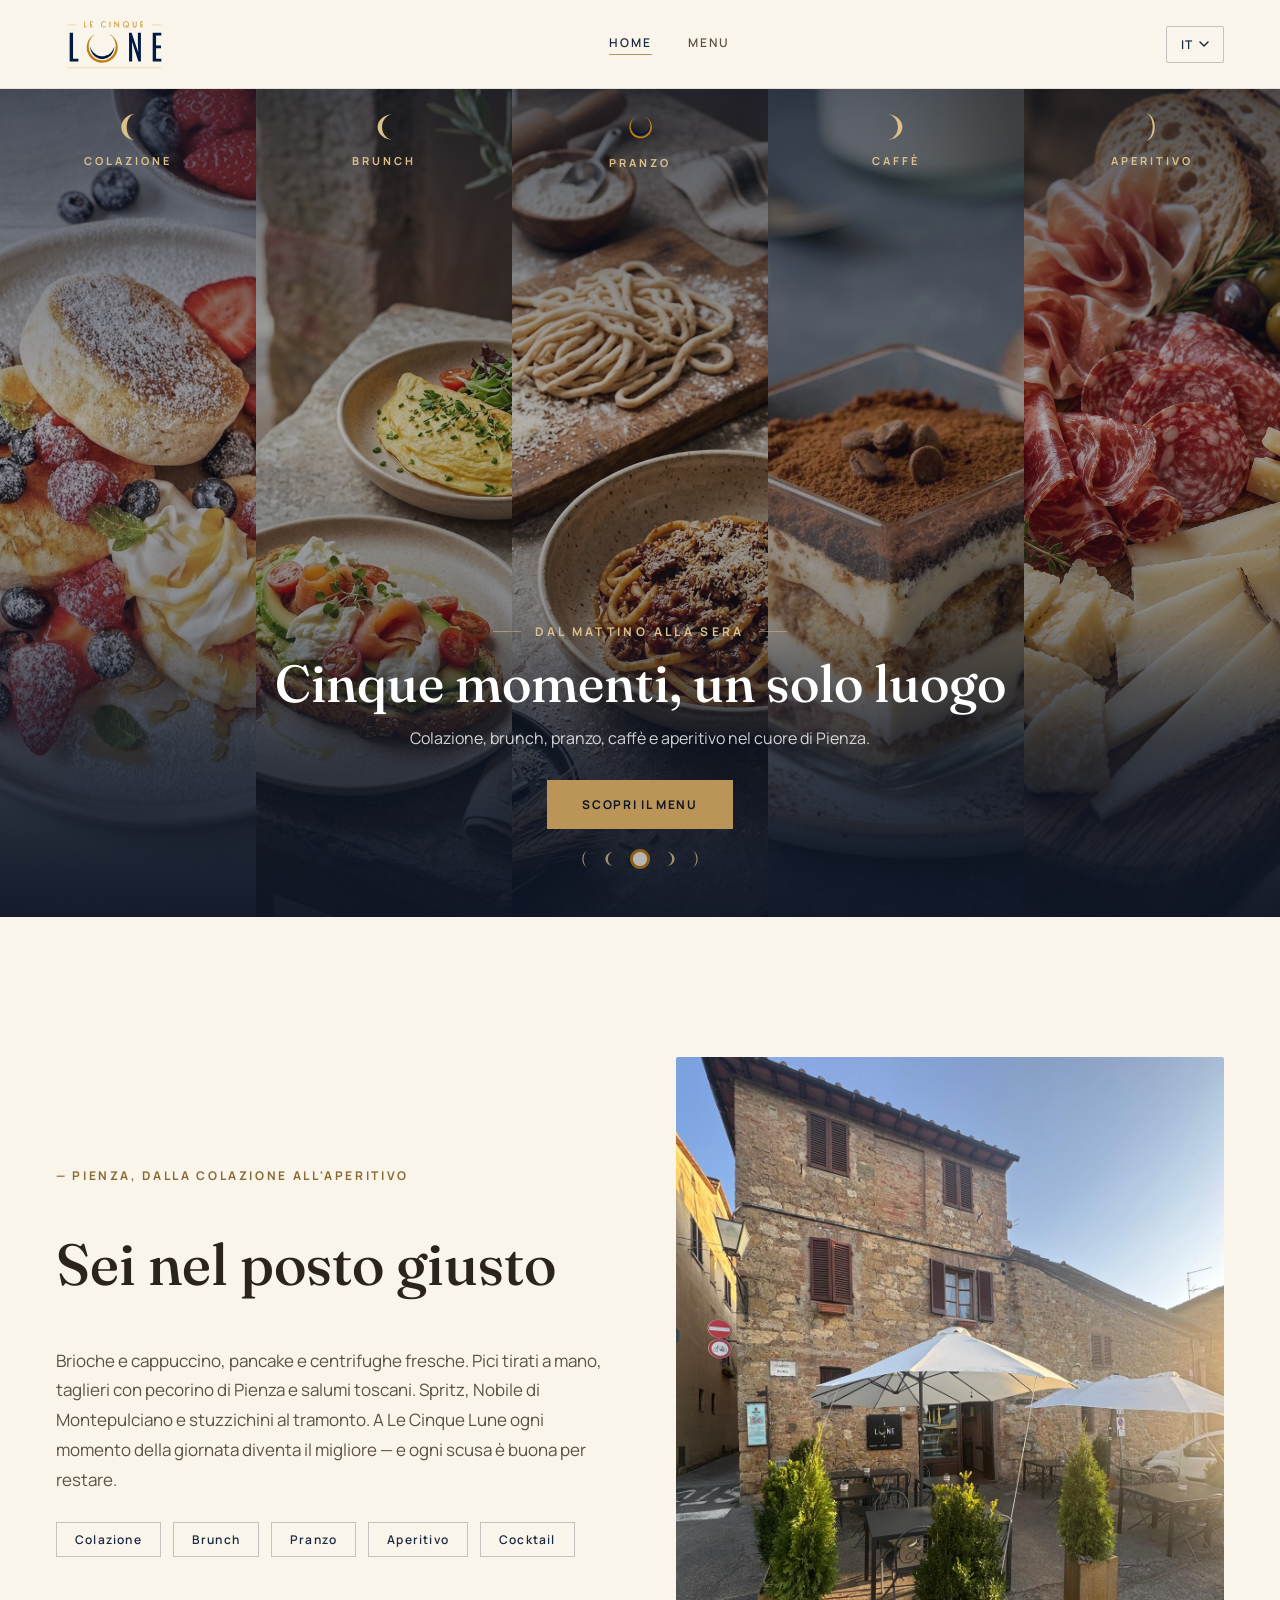
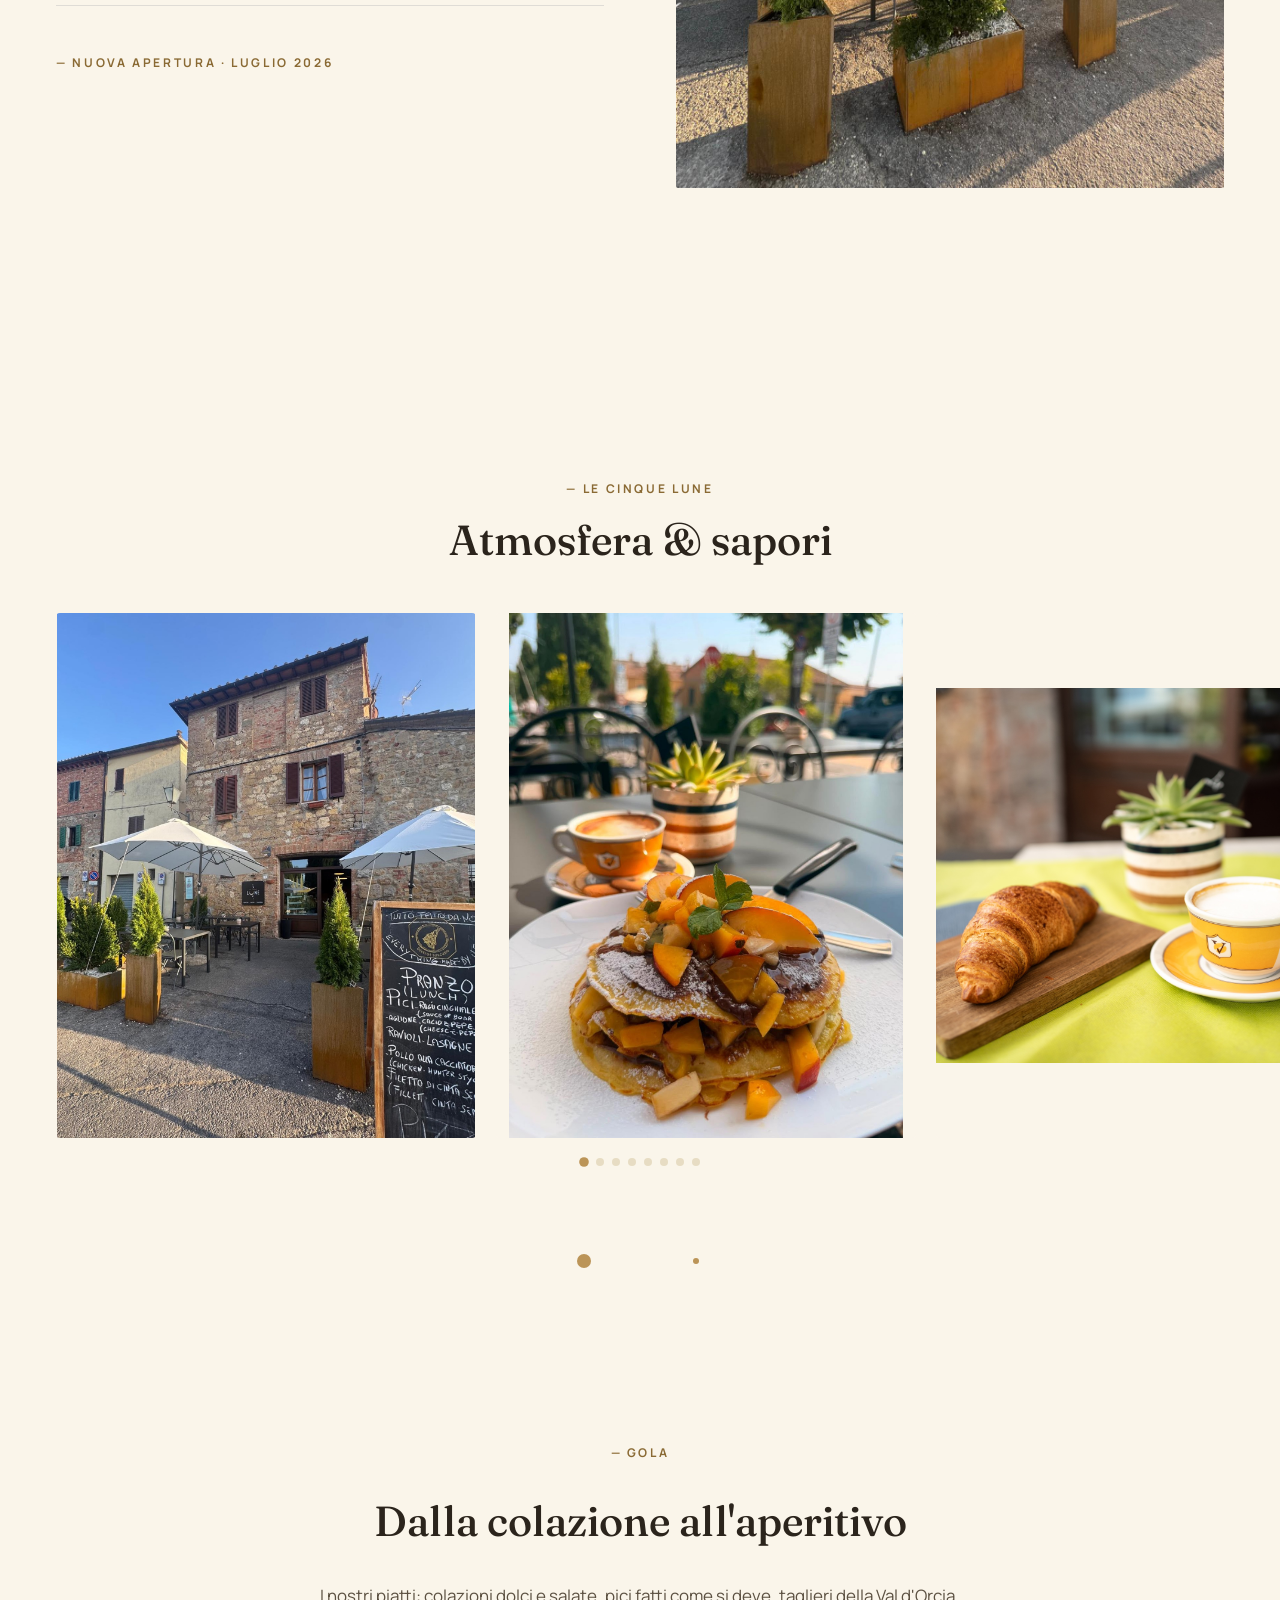
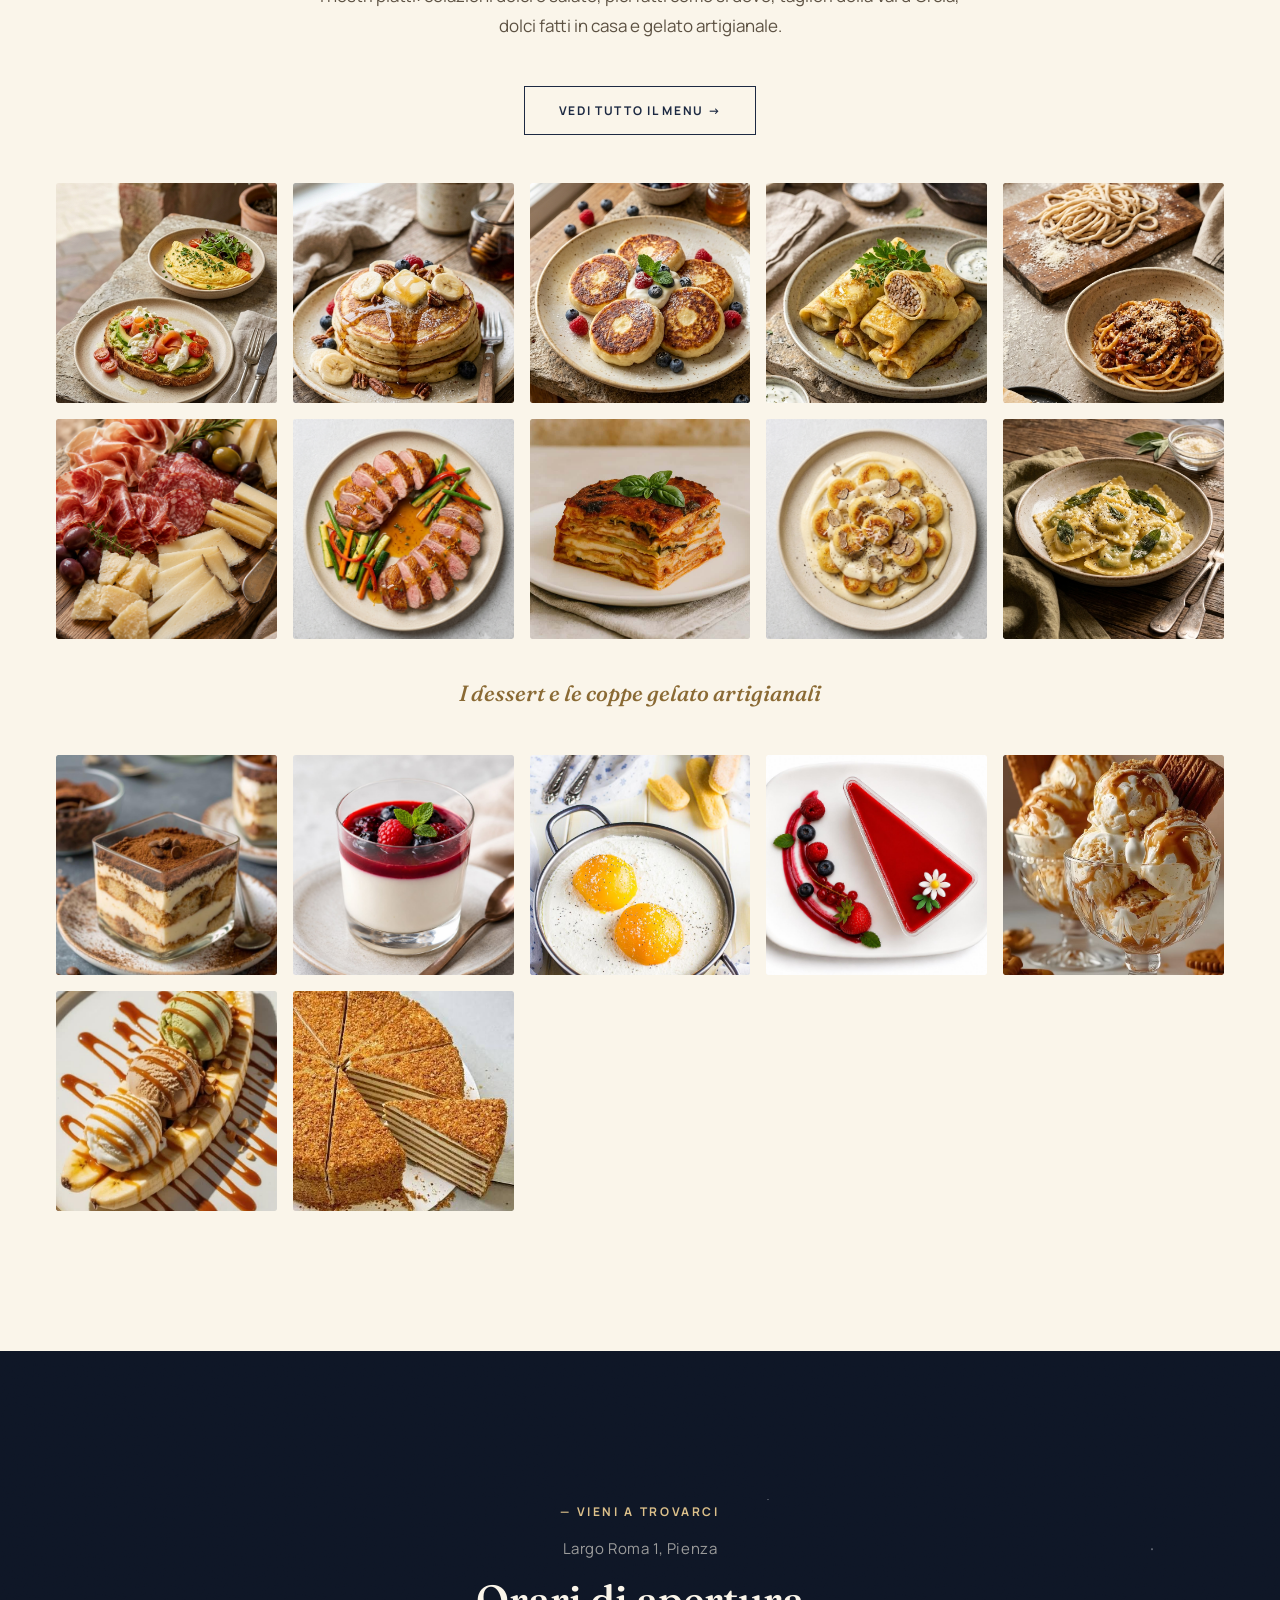
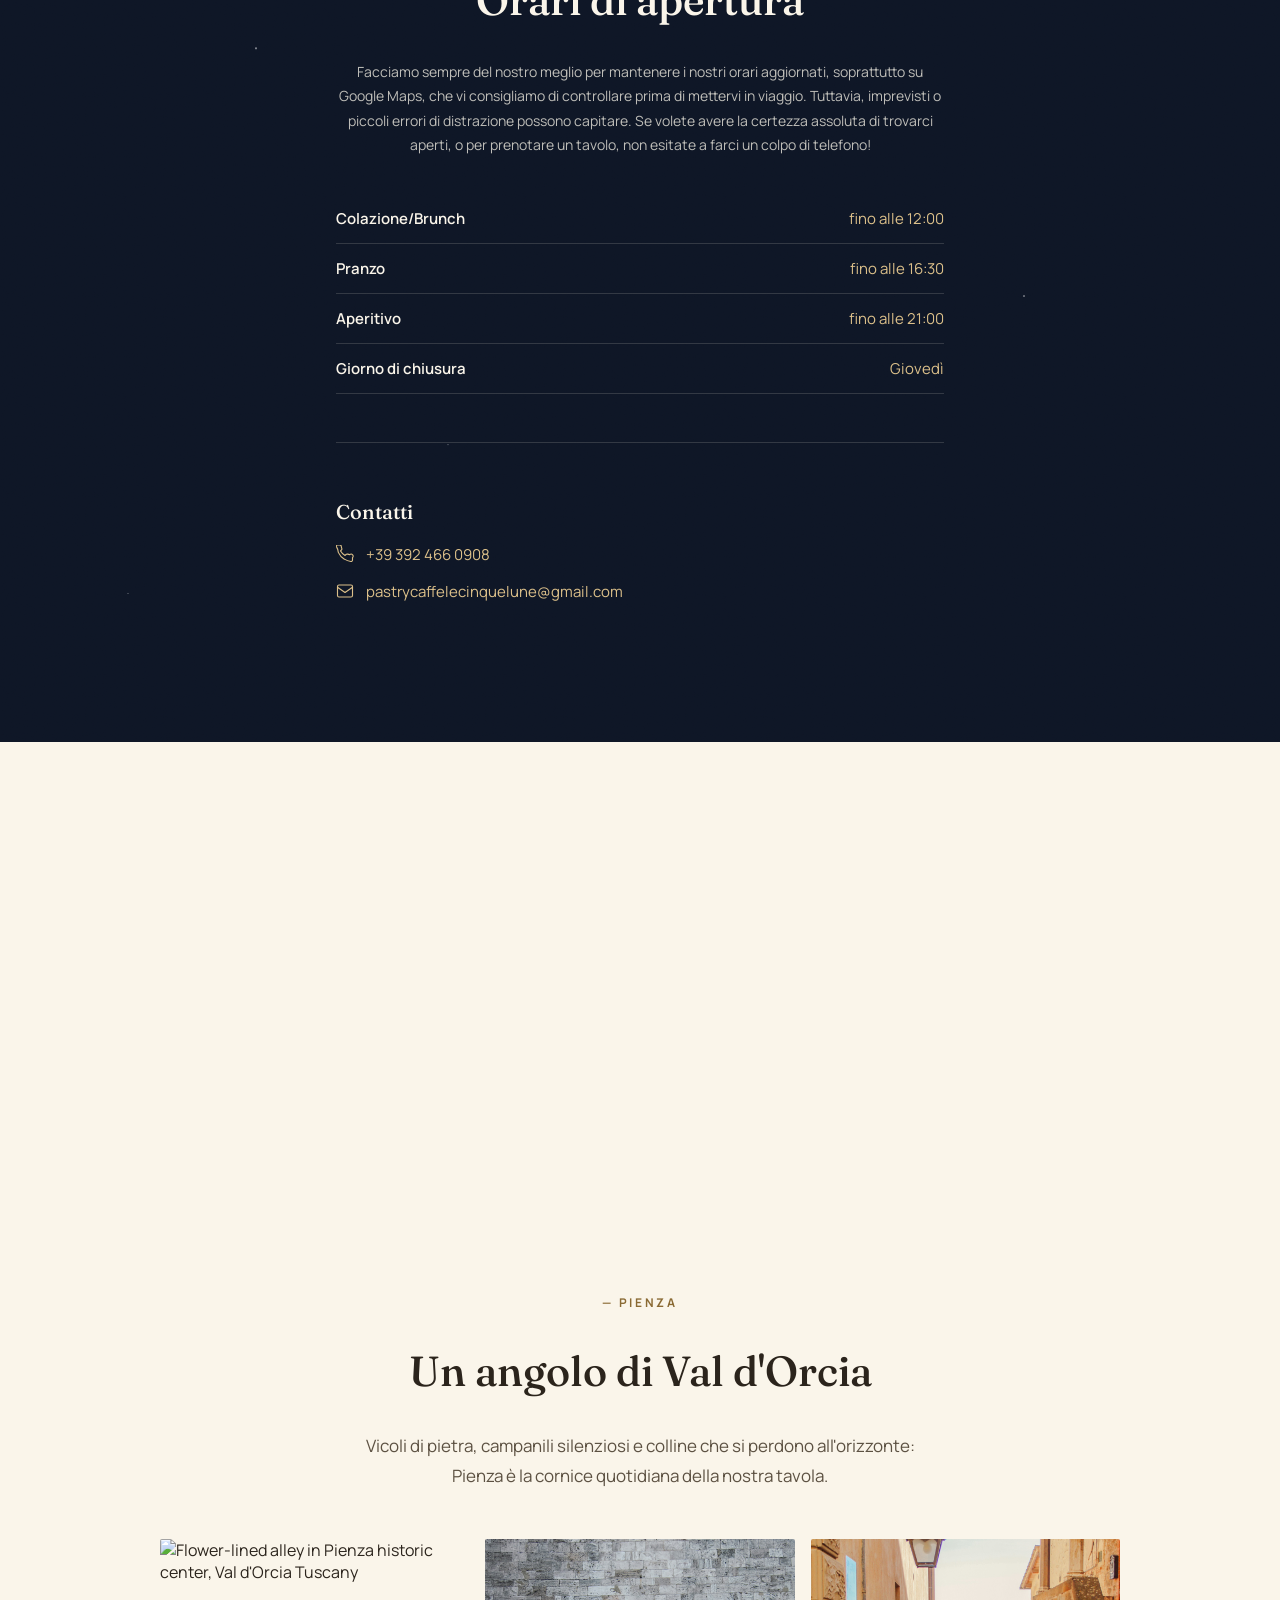
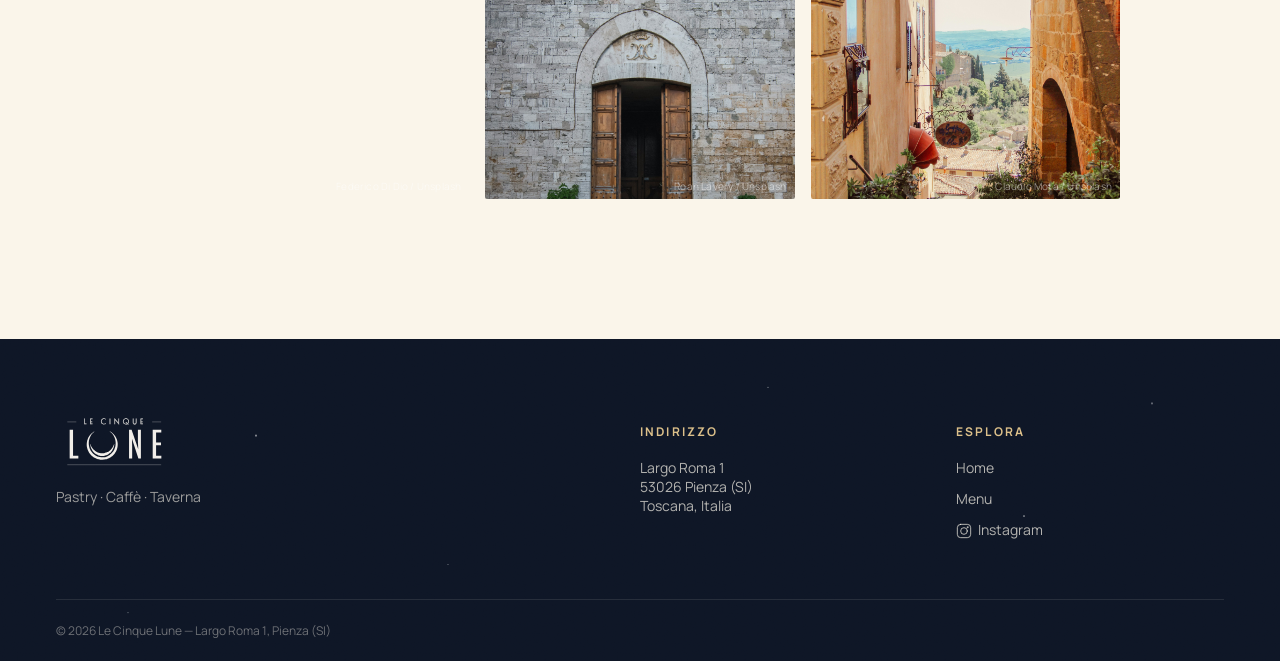
==== commit 9eab8d83: "Aggiunge pagina Visitor Guide inglese e migliora SEO - Nuova about-en.html: FAQ completa (cibo, orar" ====
--- a/index.html
+++ b/index.html
@@ -8,6 +8,7 @@
   <link rel="preconnect" href="https://fonts.googleapis.com">
   <link rel="preconnect" href="https://fonts.gstatic.com" crossorigin>
   <link href="https://fonts.googleapis.com/css2?family=Antonio:wght@300&family=Fraunces:ital,opsz,wght@0,9..144,400;0,9..144,500;0,9..144,600;1,9..144,400;1,9..144,500&family=Manrope:wght@400;500;600;700&display=swap" rel="stylesheet">
+  <link rel="icon" type="image/svg+xml" href="logo/favicon.svg">
   <link rel="stylesheet" href="files/style.css">
   <script type="application/ld+json">
   {
@@ -17,7 +18,7 @@
     "description": "Pastry café and taverna in the heart of Pienza, Tuscany. Brunch, pancakes, avocado toast, handmade pici, gelato and aperitivo.",
     "url": "https://www.lecinquelunepastrycaffe.com",
     "telephone": "+393924660908",
-    "email": "lecinquelunepastrycaffè@gmail.com",
+    "email": "pastrycaffelecinquelune@gmail.com",
     "image": "https://www.lecinquelunepastrycaffe.com/immagini/esterni.jpeg",
     "servesCuisine": ["Italian", "Tuscan", "Brunch", "Pastry", "Gelato"],
     "priceRange": "€–€€",
@@ -396,9 +397,9 @@
           <svg width="18" height="18" viewBox="0 0 24 24" fill="none" stroke="currentColor" stroke-width="1.5" stroke-linecap="round" stroke-linejoin="round" aria-hidden="true"><path d="M22 16.92v3a2 2 0 01-2.18 2 19.79 19.79 0 01-8.63-3.07A19.5 19.5 0 013.07 9.81 19.79 19.79 0 0 0 .07 1.18 2 2 0 012 0h3a2 2 0 012 1.72c.127.96.361 1.903.7 2.81a2 2 0 01-.45 2.11L6.09 7.91a16 16 0 006 6l1.27-1.27a2 2 0 012.11-.45c.907.339 1.85.573 2.81.7A2 2 0 0122 16.92z"/></svg>
           <span>+39 392 466 0908</span>
         </a>
-        <a href="mailto:lecinquelunepastrycaffè@gmail.com" style="display:flex; align-items:center; gap:12px; color:var(--gold-light); font-size:15px; text-decoration:none" aria-label="Scrivici a lecinquelunepastrycaffè@gmail.com">
+        <a href="mailto:pastrycaffelecinquelune@gmail.com" style="display:flex; align-items:center; gap:12px; color:var(--gold-light); font-size:15px; text-decoration:none" aria-label="Scrivici a pastrycaffelecinquelune@gmail.com">
           <svg width="18" height="18" viewBox="0 0 24 24" fill="none" stroke="currentColor" stroke-width="1.5" stroke-linecap="round" stroke-linejoin="round" aria-hidden="true"><rect x="2" y="4" width="20" height="16" rx="2"/><path d="M2 7l10 7 10-7"/></svg>
-          <span>lecinquelunepastrycaffè@gmail.com</span>
+          <span>pastrycaffelecinquelune@gmail.com</span>
         </a>
       </div>
     </div>
@@ -415,6 +416,7 @@
         <p class="eyebrow" data-i18n="gallery_eyebrow">— PIENZA</p>
         <h2 class="heading-lg" data-i18n="gallery_heading">Un angolo di Val d'Orcia</h2>
         <p class="body-text" style="margin-top:16px" data-i18n="gallery_body">Vicoli di pietra, campanili silenziosi e colline che si perdono all'orizzonte: Pienza è la cornice quotidiana della nostra tavola.</p>
+        <a href="about-en.html" id="visitor-guide-cta" class="btn btn-outline-navy" style="display:none; margin-top:28px">Read our Visitor Guide →</a>
       </div>
       <div class="gallery-grid">
         <div class="hover-zoom">
@@ -452,6 +454,7 @@
           <p class="footer-label" data-i18n="footer_explore_label">ESPLORA</p>
           <a href="index.html" class="footer-link" data-i18n="nav_home">Home</a>
           <a href="menu.html" class="footer-link" data-i18n="nav_menu">Menu</a>
+          <a href="about-en.html" id="about-en-link" class="footer-link" style="display:none">Visitor Guide</a>
           <a href="https://instagram.com/" target="_blank" rel="noopener" class="footer-link" style="margin-top:8px">
             <svg width="16" height="16" viewBox="0 0 24 24" fill="none" stroke="currentColor" stroke-width="1.5" stroke-linecap="round" stroke-linejoin="round" style="vertical-align:middle; margin-right:6px"><rect x="2" y="2" width="20" height="20" rx="5"/><circle cx="12" cy="12" r="5"/><circle cx="17.5" cy="6.5" r="1.5" fill="currentColor" stroke="none"/></svg>Instagram
           </a>
@@ -554,6 +557,10 @@
     if (UI.page_title && UI.page_title[lang]) {
       document.title = UI.page_title[lang];
     }
+    const aboutLink = document.getElementById('about-en-link');
+    if (aboutLink) aboutLink.style.display = lang === 'en' ? 'block' : 'none';
+    const guideCta = document.getElementById('visitor-guide-cta');
+    if (guideCta) guideCta.style.display = lang === 'en' ? 'inline-block' : 'none';
     document.getElementById('langBtn').firstChild.textContent = LANG_LABELS[lang] + ' ';
     document.querySelectorAll('.lang-option').forEach(btn => {
       btn.classList.toggle('active', btn.dataset.lang === lang);
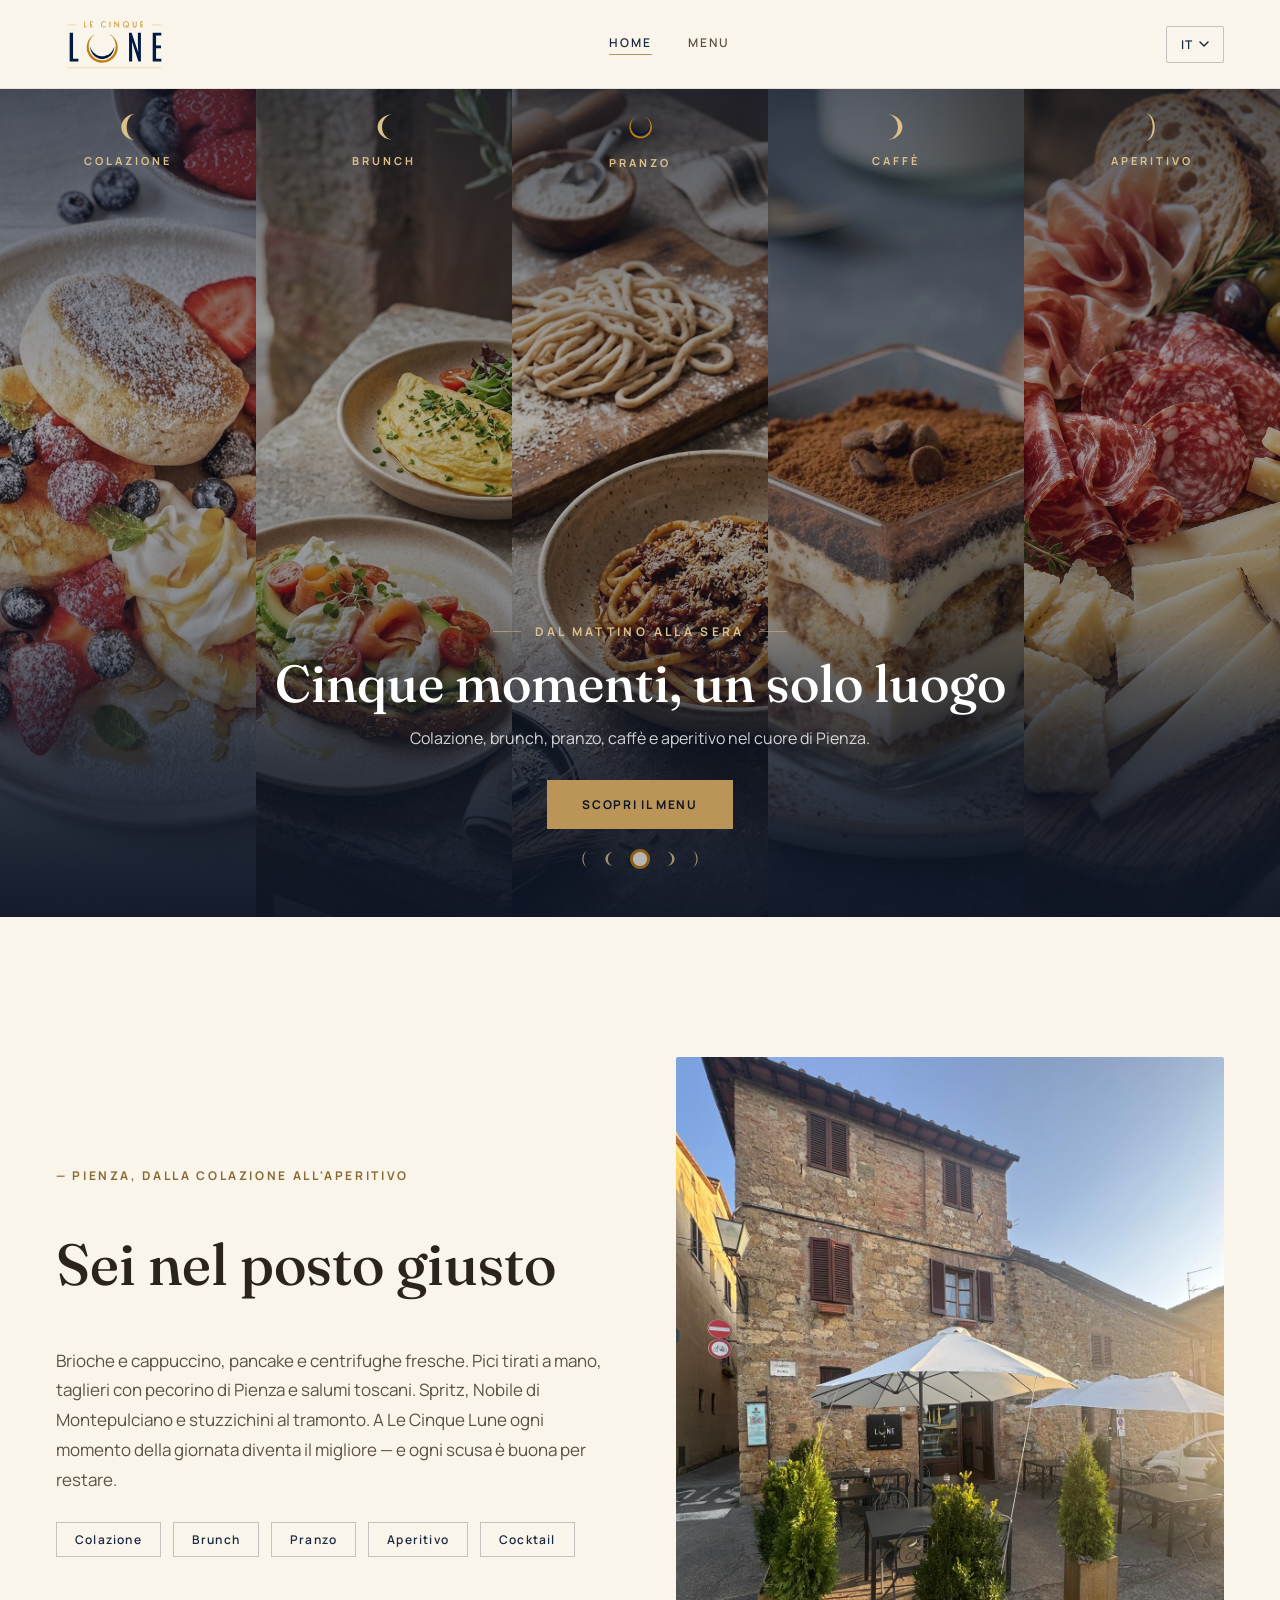
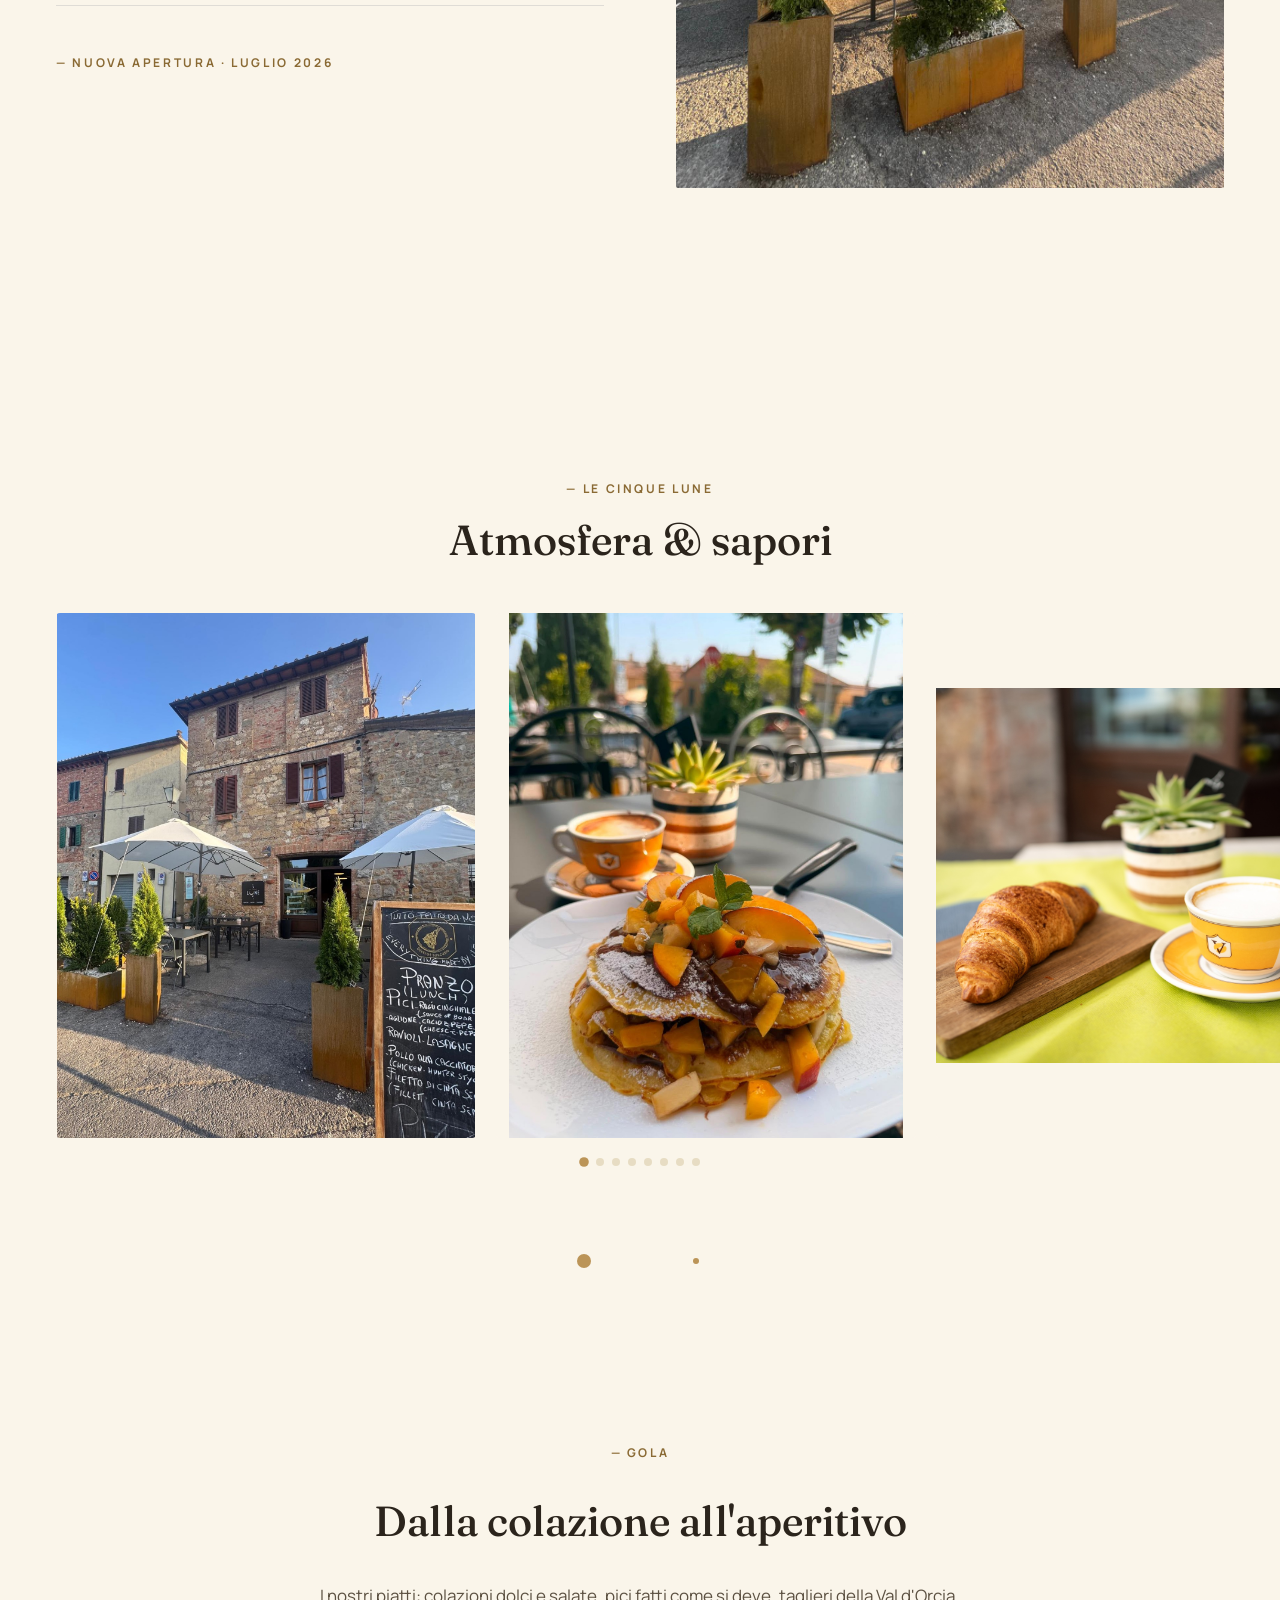
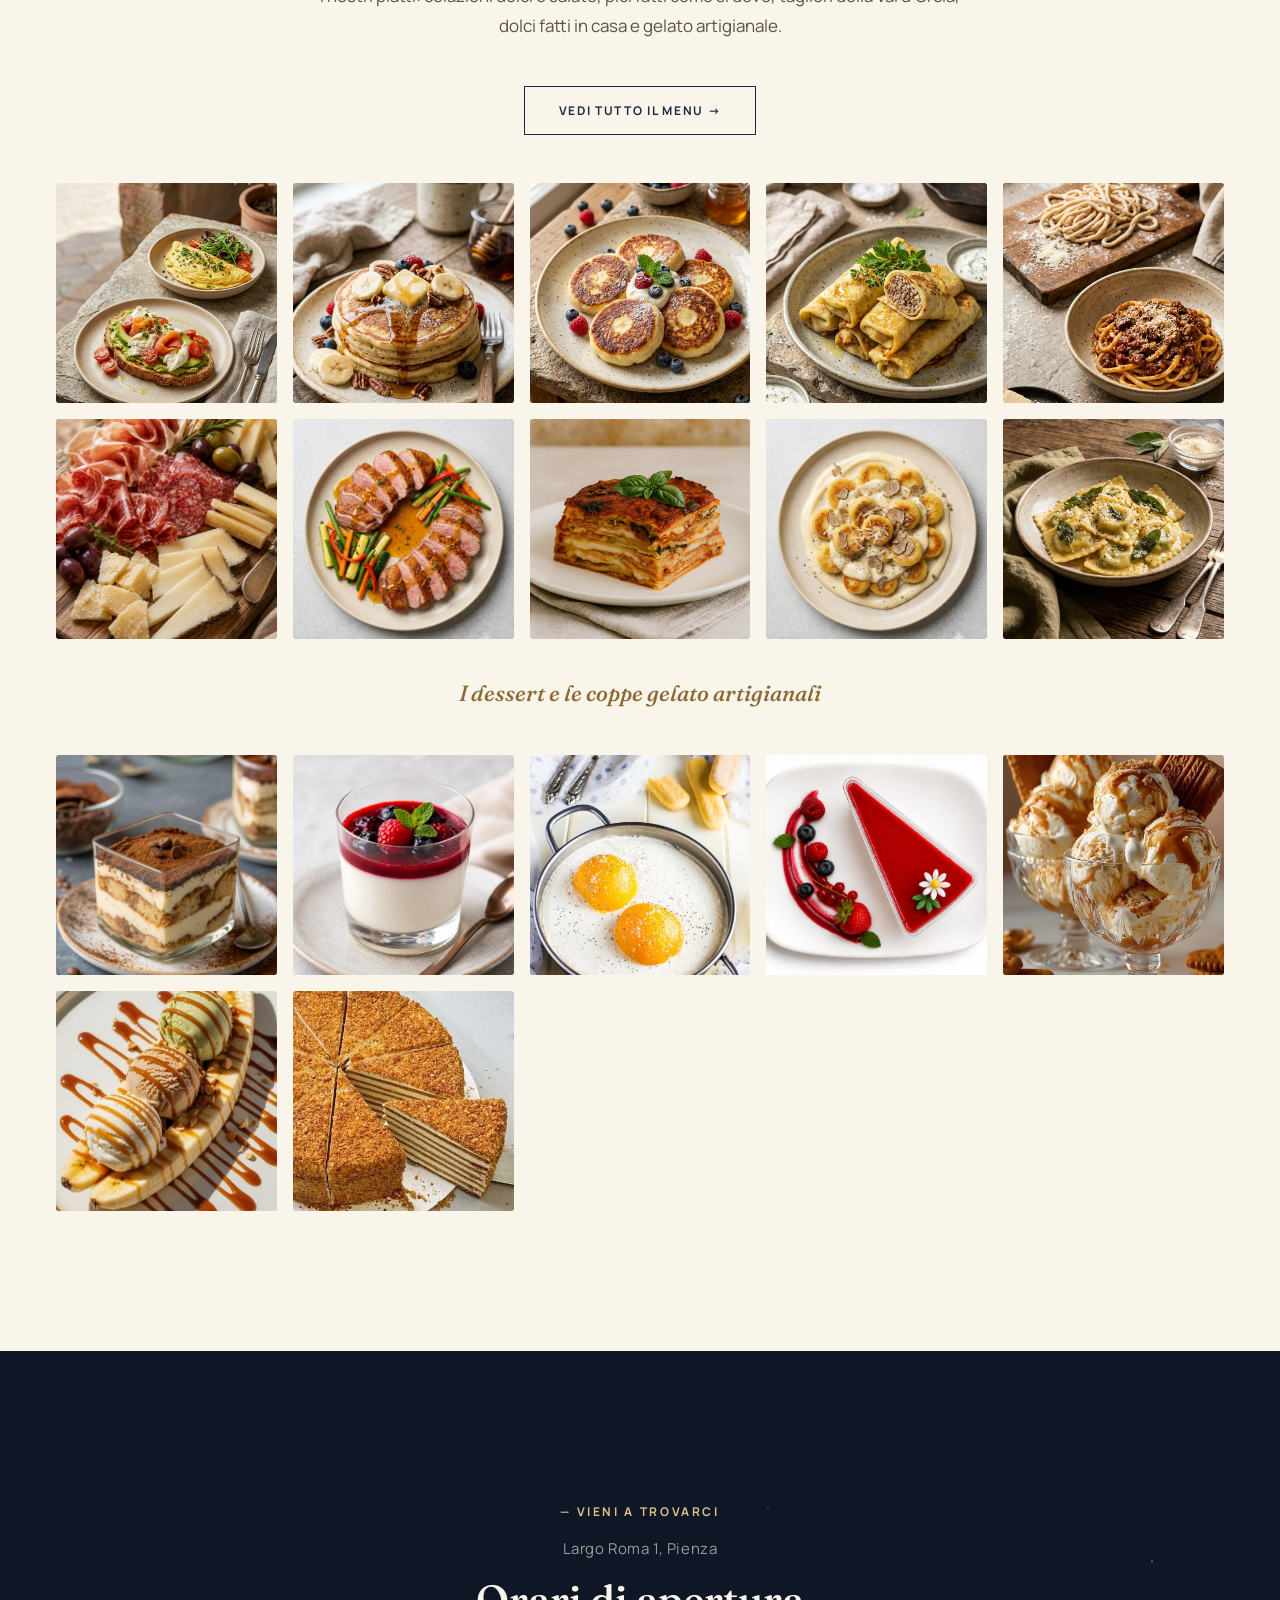
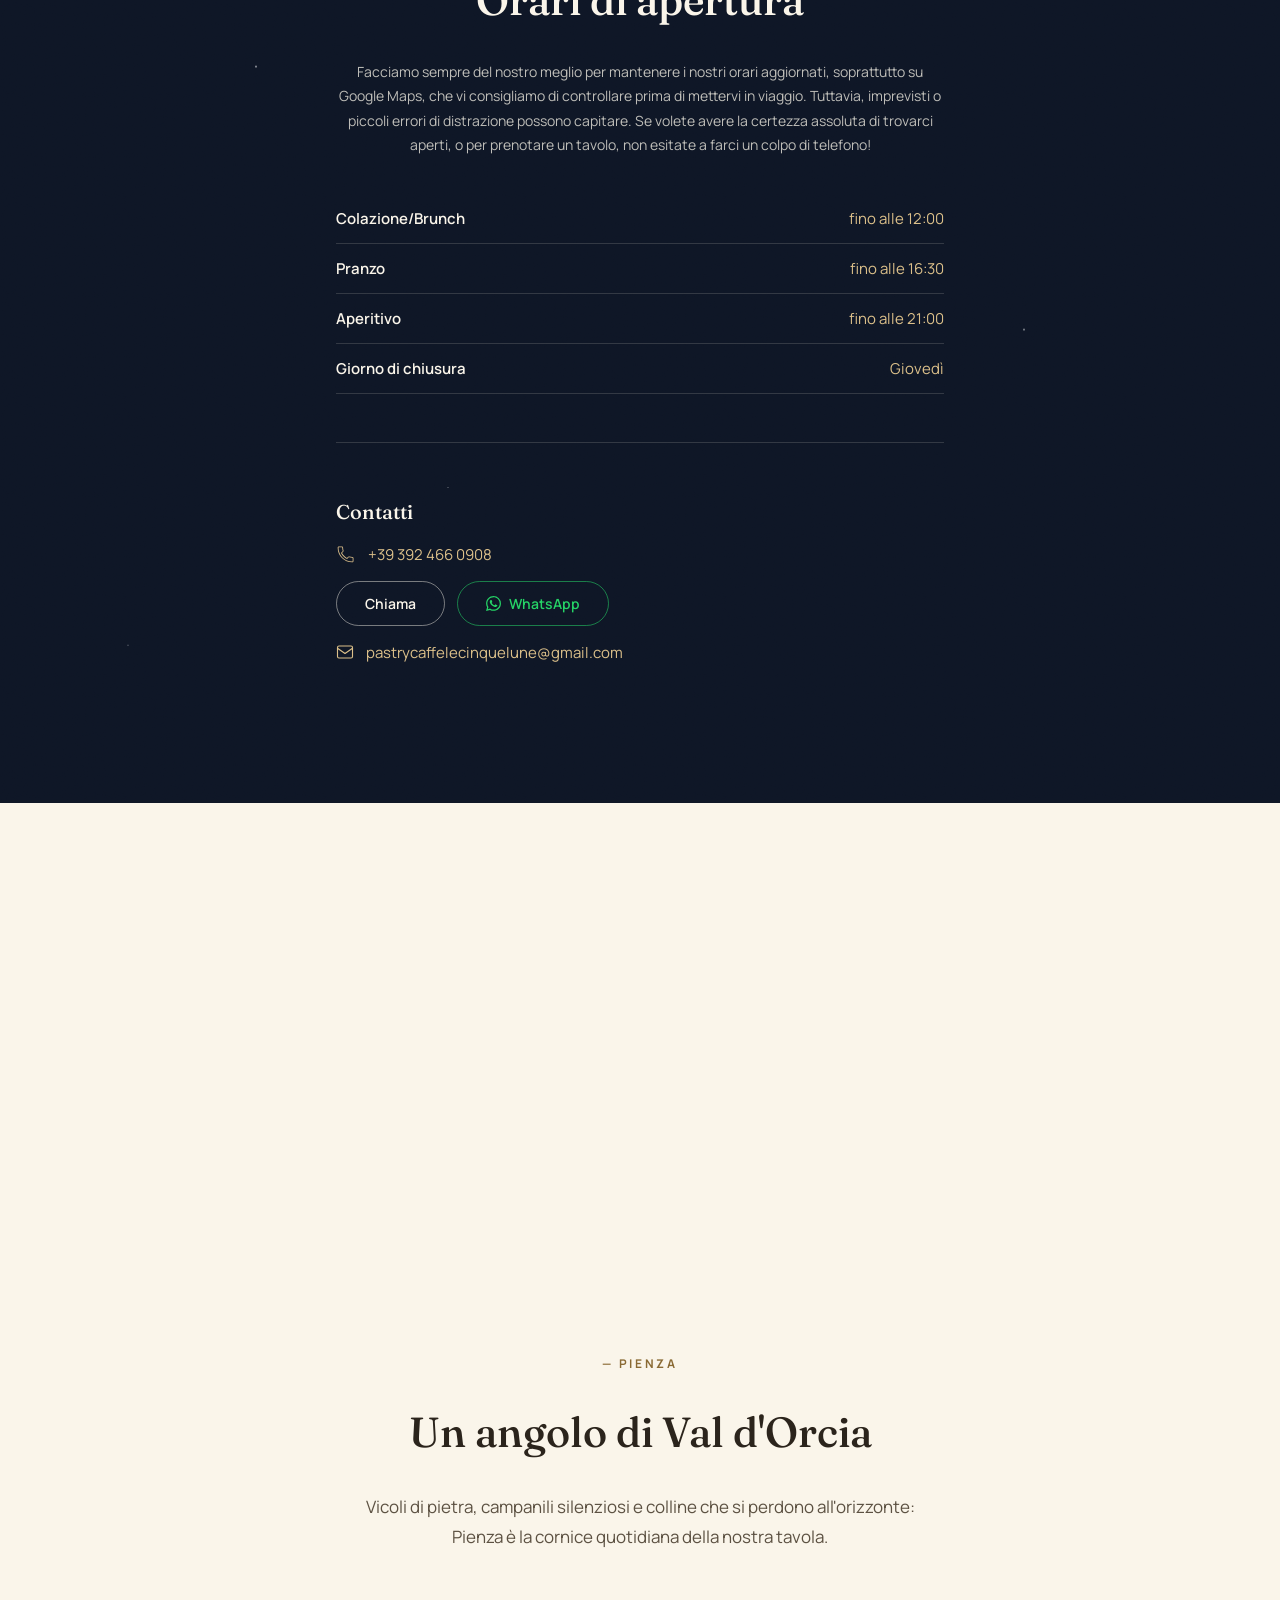
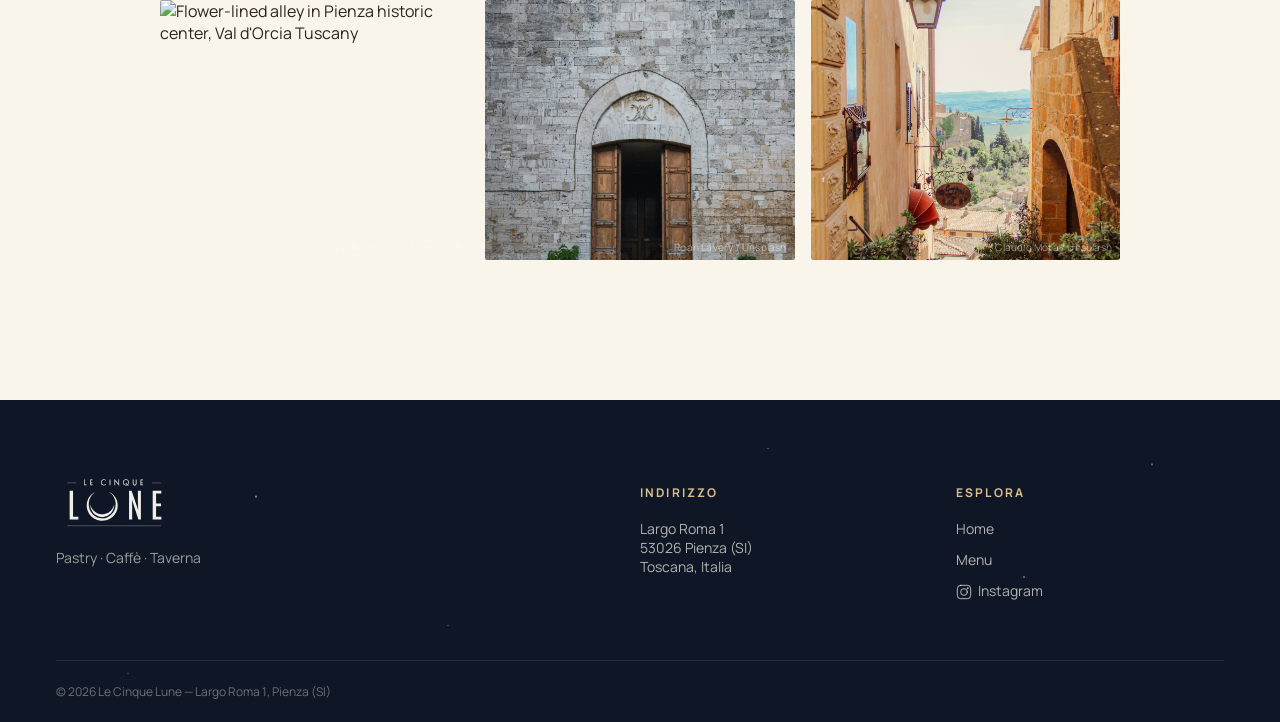
==== commit 96290611: "Aggiorna sezione contatti: icona telefono custom, numero statico e pill button Chiama/WhatsApp Co-Au" ====
--- a/index.html
+++ b/index.html
@@ -393,10 +393,17 @@
       </ul>
       <div style="margin-top:48px; padding-top:36px; border-top:1px solid rgba(250,245,234,0.15); text-align:left">
         <h3 style="font-family:'Fraunces',serif; font-size:20px; font-weight:500; color:var(--cream); margin-bottom:20px" data-i18n="visit_contacts_title">Contatti</h3>
-        <a href="tel:+393924660908" style="display:flex; align-items:center; gap:12px; color:var(--gold-light); font-size:15px; text-decoration:none; margin-bottom:16px" aria-label="Chiamaci al +39 392 466 0908">
-          <svg width="18" height="18" viewBox="0 0 24 24" fill="none" stroke="currentColor" stroke-width="1.5" stroke-linecap="round" stroke-linejoin="round" aria-hidden="true"><path d="M22 16.92v3a2 2 0 01-2.18 2 19.79 19.79 0 01-8.63-3.07A19.5 19.5 0 013.07 9.81 19.79 19.79 0 0 0 .07 1.18 2 2 0 012 0h3a2 2 0 012 1.72c.127.96.361 1.903.7 2.81a2 2 0 01-.45 2.11L6.09 7.91a16 16 0 006 6l1.27-1.27a2 2 0 012.11-.45c.907.339 1.85.573 2.81.7A2 2 0 0122 16.92z"/></svg>
+        <div style="display:flex; align-items:center; gap:12px; color:var(--gold-light); font-size:15px; margin-bottom:16px">
+          <svg width="20" height="20" viewBox="0 0 20 20" fill="none" xmlns="http://www.w3.org/2000/svg" aria-hidden="true"><path d="M16.2498 18.3333C16.5814 18.3333 16.8993 18.2016 17.1337 17.9672C17.3681 17.7328 17.4998 17.4149 17.4998 17.0833V14.1667C17.4998 13.8351 17.3681 13.5172 17.1337 13.2828C16.8993 13.0484 16.5814 12.9167 16.2498 12.9167C15.2748 12.9167 14.3165 12.7667 13.3998 12.4583C13.1807 12.3892 12.9468 12.3813 12.7235 12.4357C12.5002 12.49 12.296 12.6045 12.1332 12.7667L10.9332 13.9667C8.86004 12.8353 7.15616 11.1315 6.02484 9.05833L7.2165 7.86667C7.55817 7.54167 7.68317 7.05833 7.53317 6.59167C7.23317 5.68333 7.08317 4.725 7.08317 3.75C7.08317 3.41848 6.95147 3.10054 6.71705 2.86612C6.48263 2.6317 6.16469 2.5 5.83317 2.5H2.9165C2.58498 2.5 2.26704 2.6317 2.03262 2.86612C1.7982 3.10054 1.6665 3.41848 1.6665 3.75C1.6665 11.7917 8.20817 18.3333 16.2498 18.3333ZM2.9165 3.33333H5.83317C5.94368 3.33333 6.04966 3.37723 6.1278 3.45537C6.20594 3.53351 6.24984 3.63949 6.24984 3.75C6.24984 4.81667 6.4165 5.85833 6.7415 6.85C6.78317 6.96667 6.77484 7.13333 6.6415 7.26667L4.99984 8.9C6.37484 11.5917 8.3915 13.6083 11.0915 15L12.7165 13.3583C12.8332 13.2417 12.9915 13.2083 13.1415 13.25C14.1415 13.5833 15.1832 13.75 16.2498 13.75C16.3603 13.75 16.4663 13.7939 16.5445 13.872C16.6226 13.9502 16.6665 14.0562 16.6665 14.1667V17.0833C16.6665 17.1938 16.6226 17.2998 16.5445 17.378C16.4663 17.4561 16.3603 17.5 16.2498 17.5C8.6665 17.5 2.49984 11.3333 2.49984 3.75C2.49984 3.63949 2.54374 3.53351 2.62188 3.45537C2.70002 3.37723 2.806 3.33333 2.9165 3.33333Z" fill="#DDC08B"/></svg>
           <span>+39 392 466 0908</span>
-        </a>
+        </div>
+        <div style="display:flex; gap:12px; flex-wrap:wrap; margin-bottom:16px">
+          <a href="tel:+393924660908" style="display:inline-flex; align-items:center; justify-content:center; padding:12px 28px; border:1.5px solid rgba(250,245,234,0.45); border-radius:50px; color:var(--cream); font-size:14px; font-weight:600; text-decoration:none;" aria-label="Chiama +39 392 466 0908">Chiama</a>
+          <a href="https://wa.me/393924660908" target="_blank" rel="noopener" style="display:inline-flex; align-items:center; gap:8px; justify-content:center; padding:12px 28px; border:1.5px solid rgba(37,211,102,0.55); border-radius:50px; color:#25D366; font-size:14px; font-weight:600; text-decoration:none;" aria-label="Scrivici su WhatsApp">
+            <svg width="15" height="15" viewBox="0 0 24 24" fill="currentColor" aria-hidden="true"><path d="M17.472 14.382c-.297-.149-1.758-.867-2.03-.967-.273-.099-.471-.148-.67.15-.197.297-.767.966-.94 1.164-.173.199-.347.223-.644.075-.297-.149-1.255-.462-2.39-1.475-.883-.788-1.48-1.761-1.653-2.059-.173-.297-.018-.458.13-.606.134-.133.298-.347.446-.52.149-.174.198-.298.298-.497.099-.198.05-.371-.025-.52-.075-.149-.669-1.612-.916-2.207-.242-.579-.487-.5-.669-.51-.173-.008-.371-.01-.57-.01-.198 0-.52.074-.792.372-.272.297-1.04 1.016-1.04 2.479 0 1.462 1.065 2.875 1.213 3.074.149.198 2.096 3.2 5.077 4.487.709.306 1.262.489 1.694.625.712.227 1.36.195 1.871.118.571-.085 1.758-.719 2.006-1.413.248-.694.248-1.289.173-1.413-.074-.124-.272-.198-.57-.347m-5.421 7.403h-.004a9.87 9.87 0 01-5.031-1.378l-.361-.214-3.741.982.998-3.648-.235-.374a9.86 9.86 0 01-1.51-5.26c.001-5.45 4.436-9.884 9.888-9.884 2.64 0 5.122 1.03 6.988 2.898a9.825 9.825 0 012.893 6.994c-.003 5.45-4.437 9.884-9.885 9.884m8.413-18.297A11.815 11.815 0 0012.05 0C5.495 0 .16 5.335.157 11.892c0 2.096.547 4.142 1.588 5.945L.057 24l6.305-1.654a11.882 11.882 0 005.683 1.448h.005c6.554 0 11.89-5.335 11.893-11.893a11.821 11.821 0 00-3.48-8.413z"/></svg>
+            WhatsApp
+          </a>
+        </div>
         <a href="mailto:pastrycaffelecinquelune@gmail.com" style="display:flex; align-items:center; gap:12px; color:var(--gold-light); font-size:15px; text-decoration:none" aria-label="Scrivici a pastrycaffelecinquelune@gmail.com">
           <svg width="18" height="18" viewBox="0 0 24 24" fill="none" stroke="currentColor" stroke-width="1.5" stroke-linecap="round" stroke-linejoin="round" aria-hidden="true"><rect x="2" y="4" width="20" height="16" rx="2"/><path d="M2 7l10 7 10-7"/></svg>
           <span>pastrycaffelecinquelune@gmail.com</span>
@@ -628,5 +635,6 @@
   })();
   </script>
 
+  <!-- Cloudflare Web Analytics --><script type='module' src='https://static.cloudflareinsights.com/beacon.min.js' data-cf-beacon='{"token": "2ab0041bdb604997b950fa7367f47d4d"}'></script><!-- End Cloudflare Web Analytics -->
 </body>
 </html>
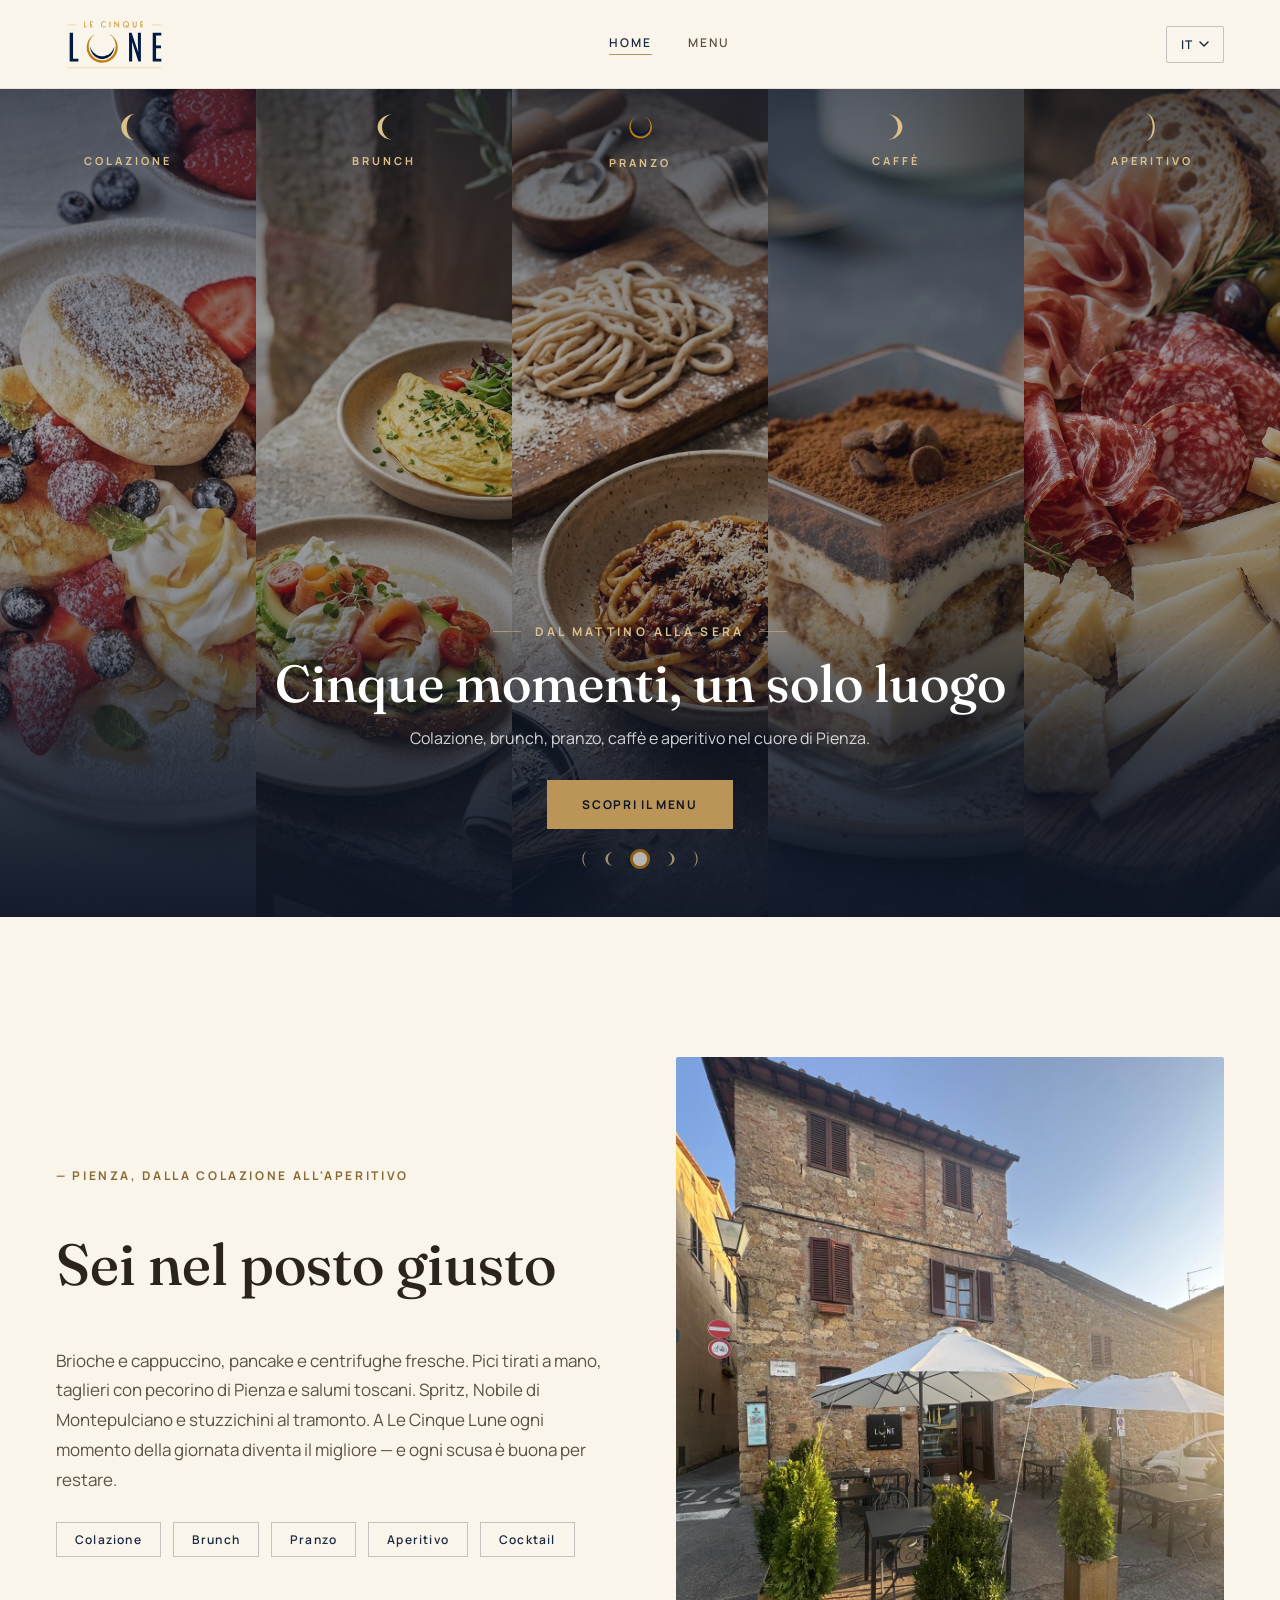
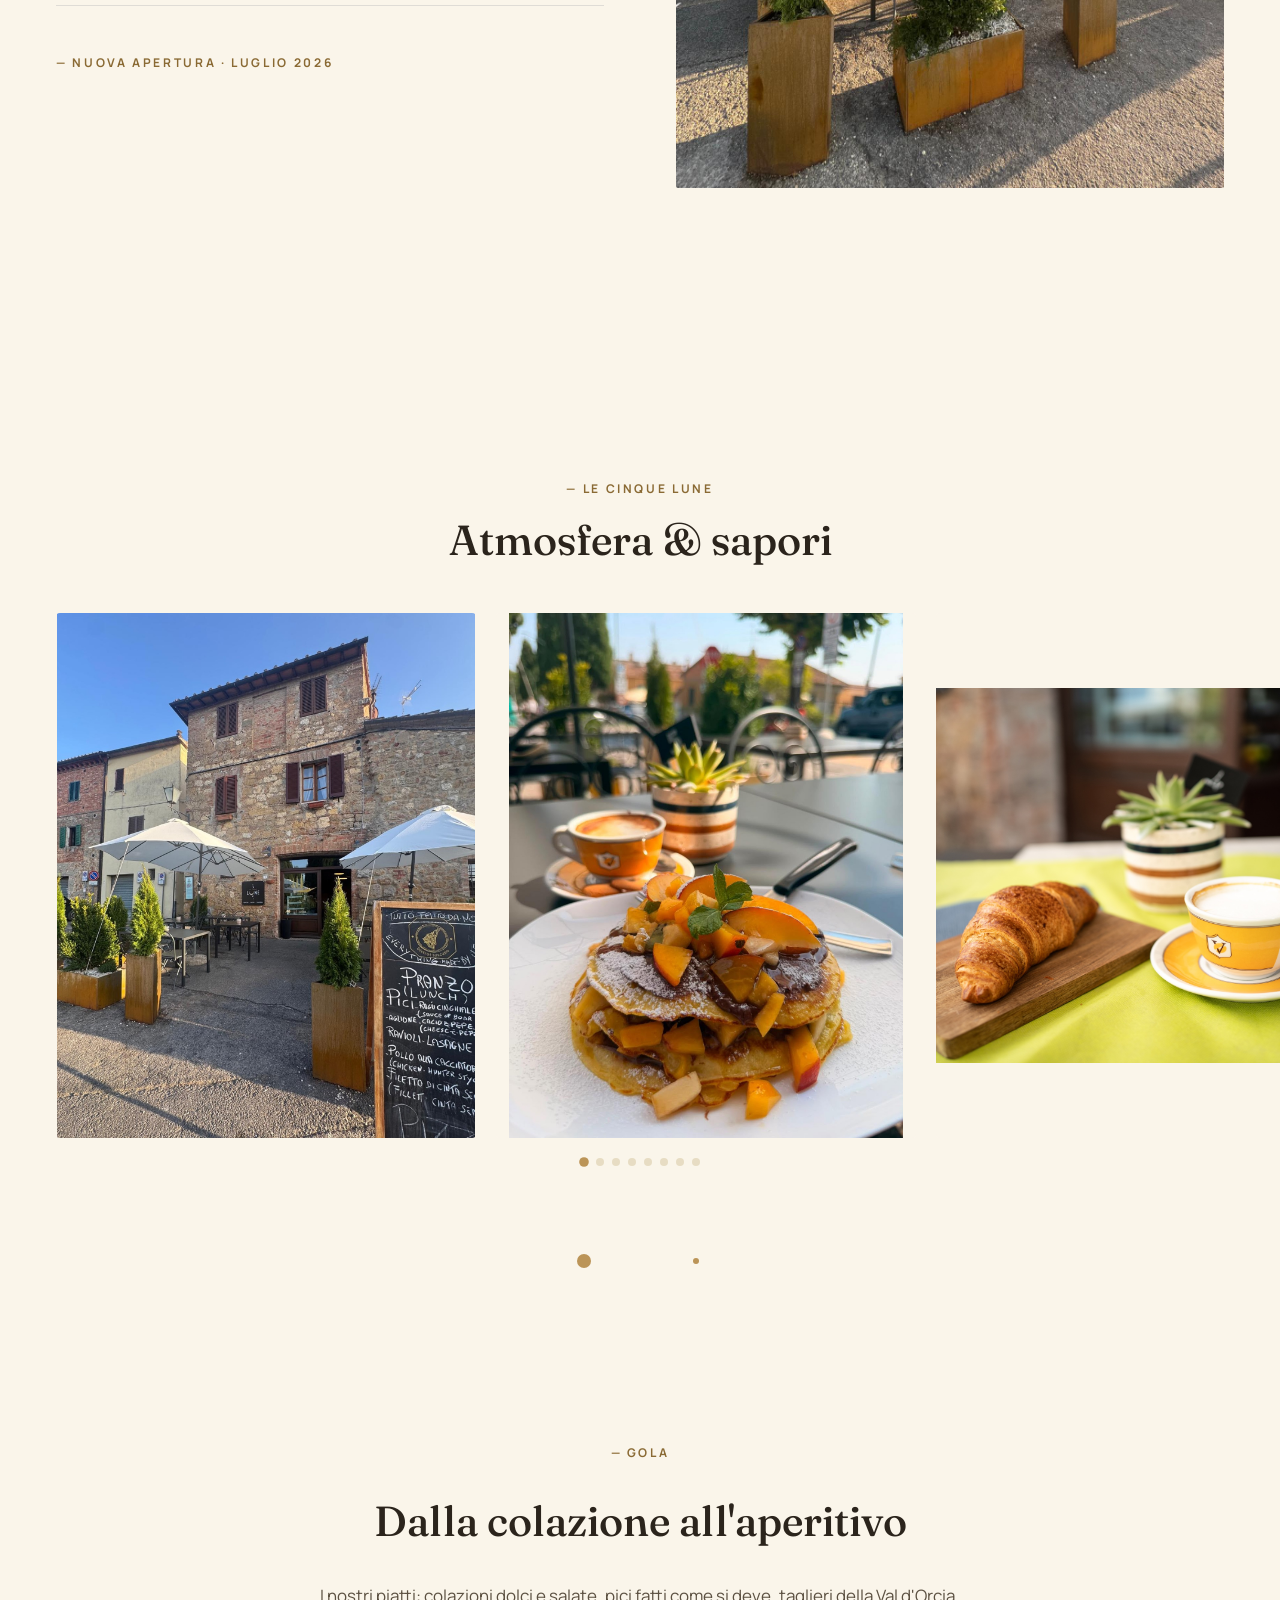
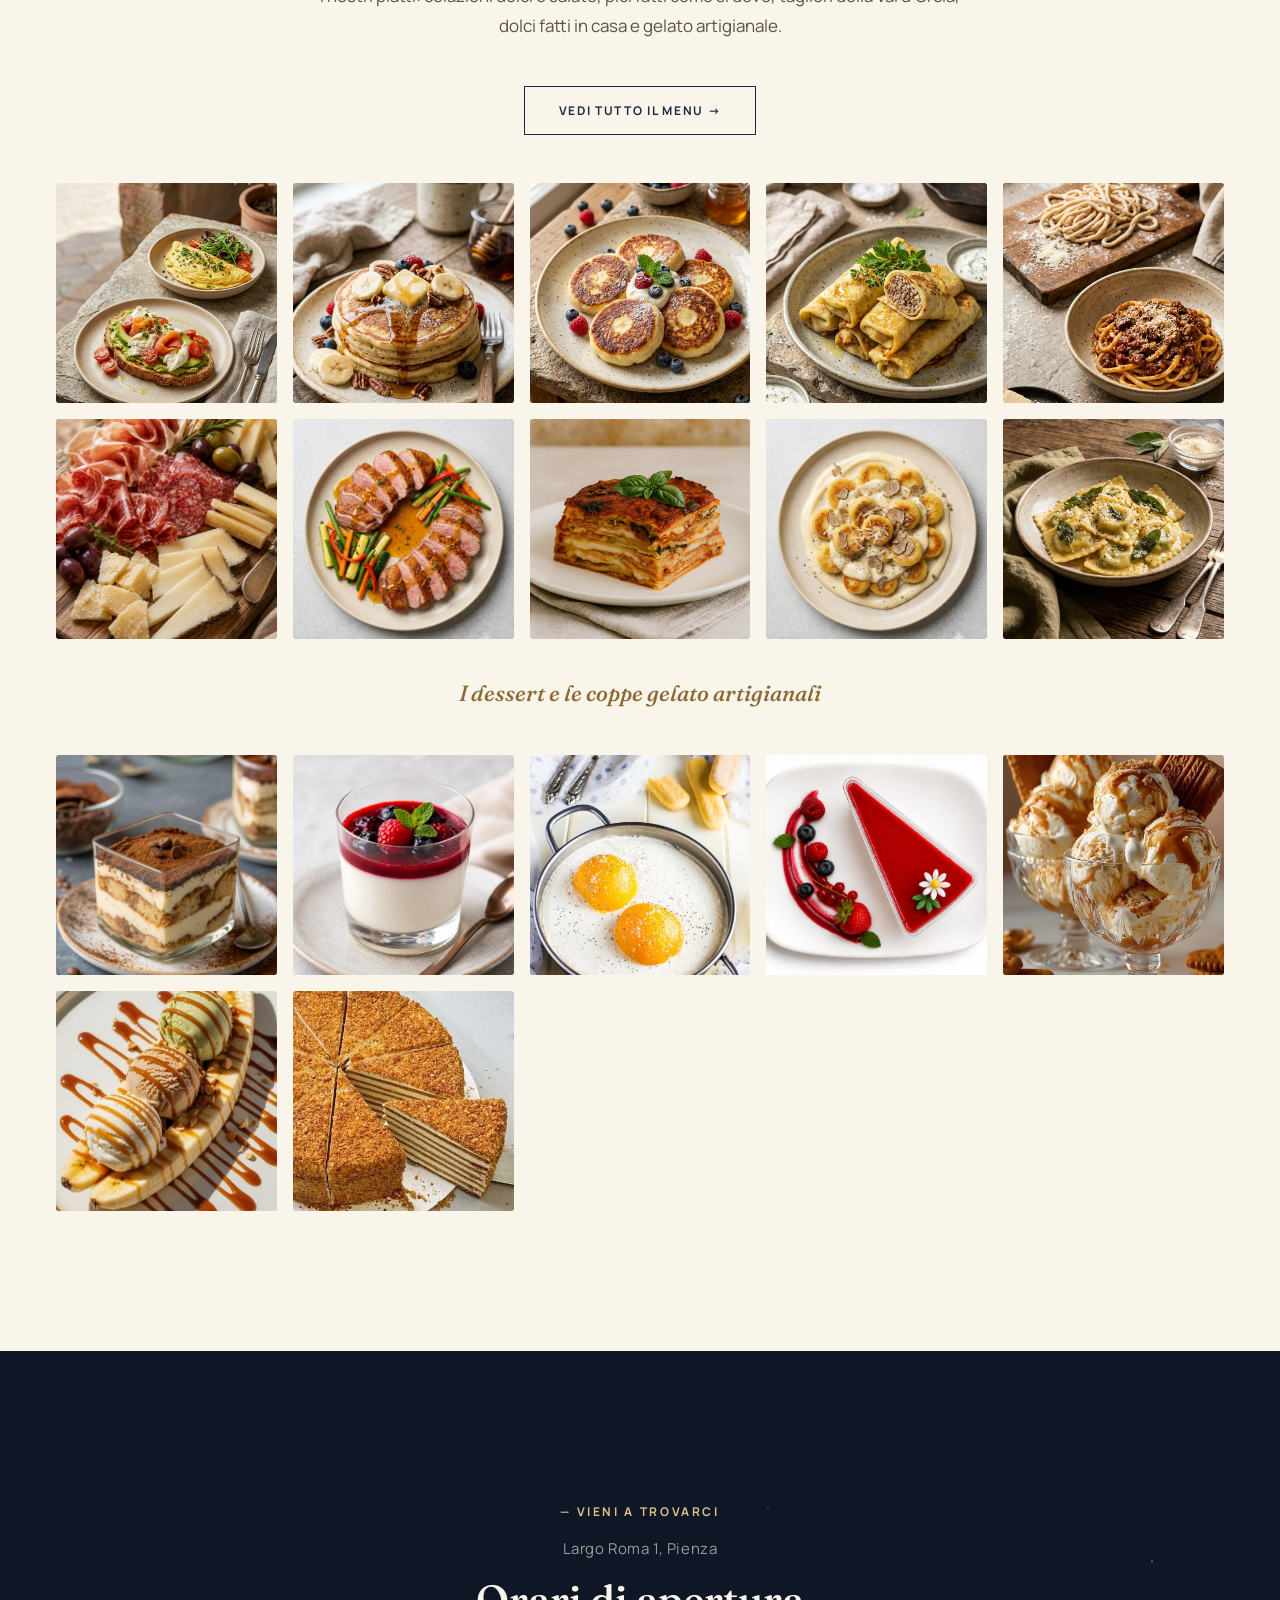
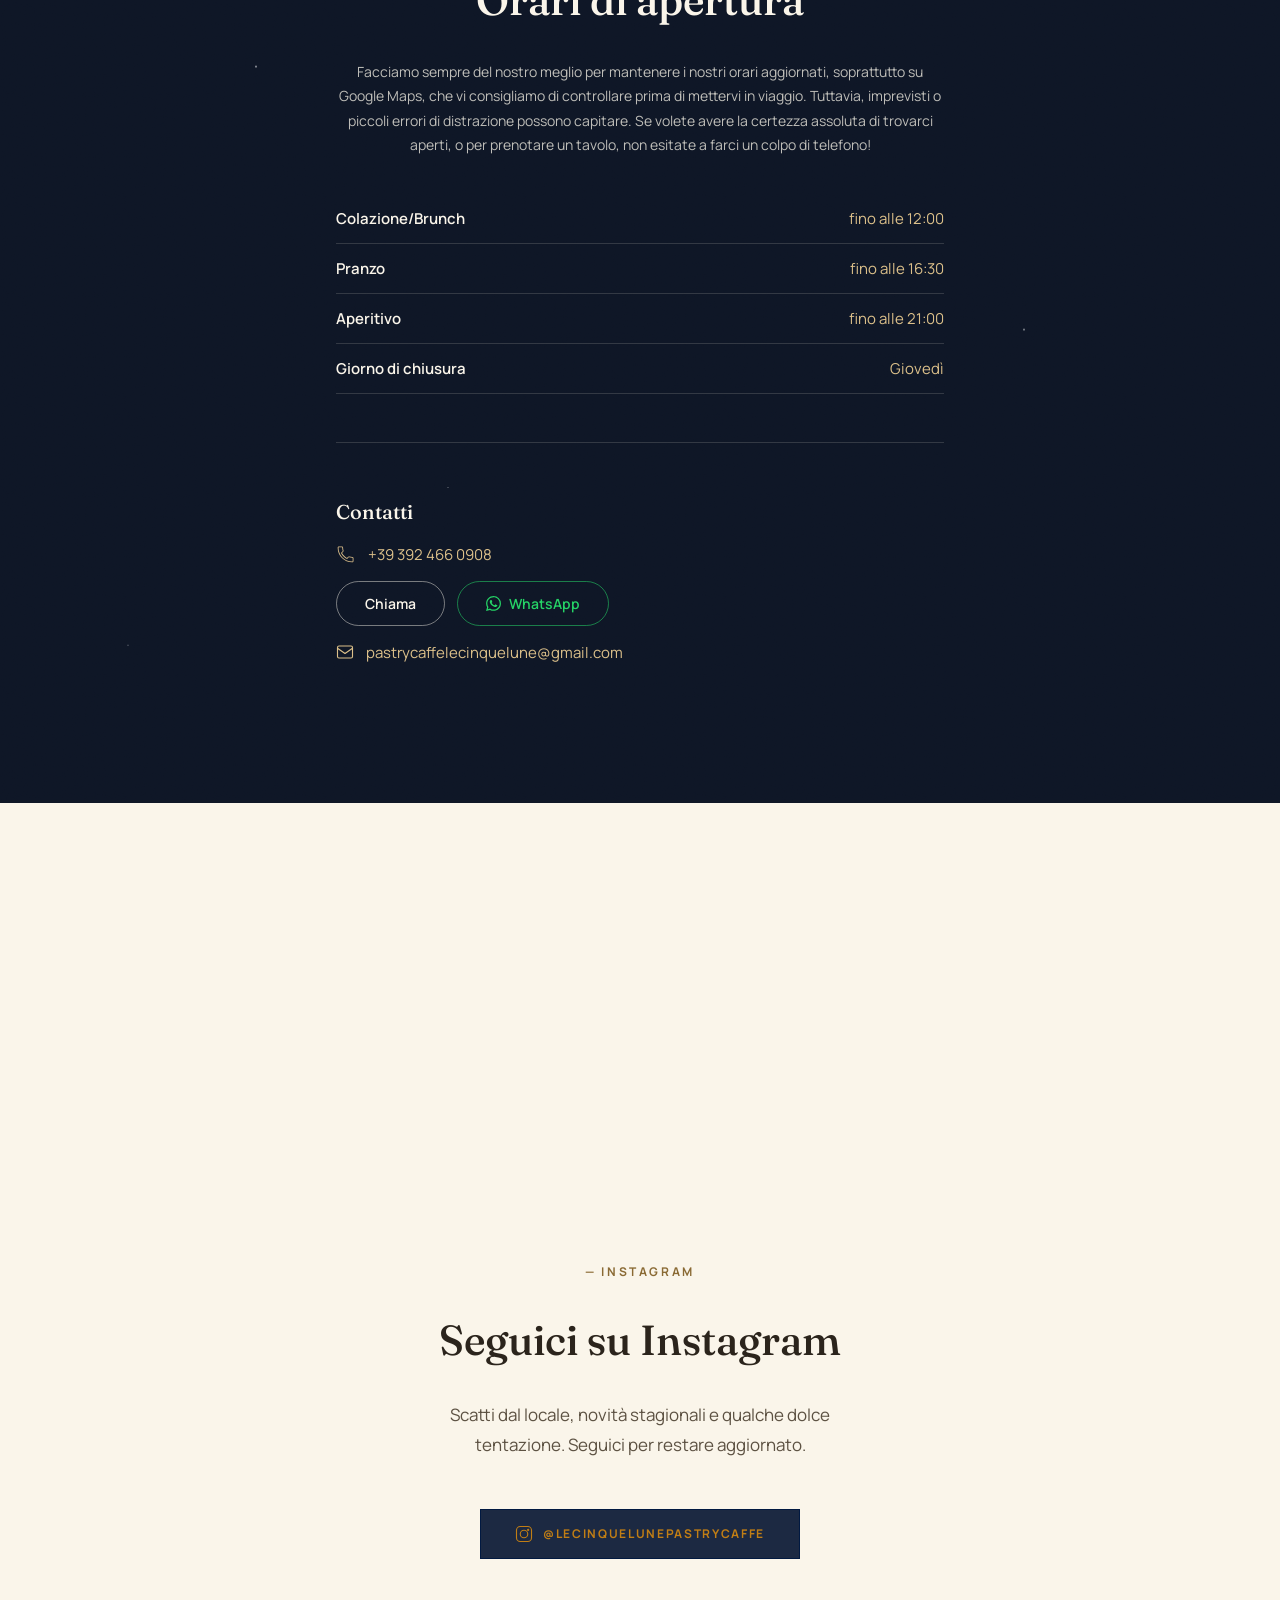
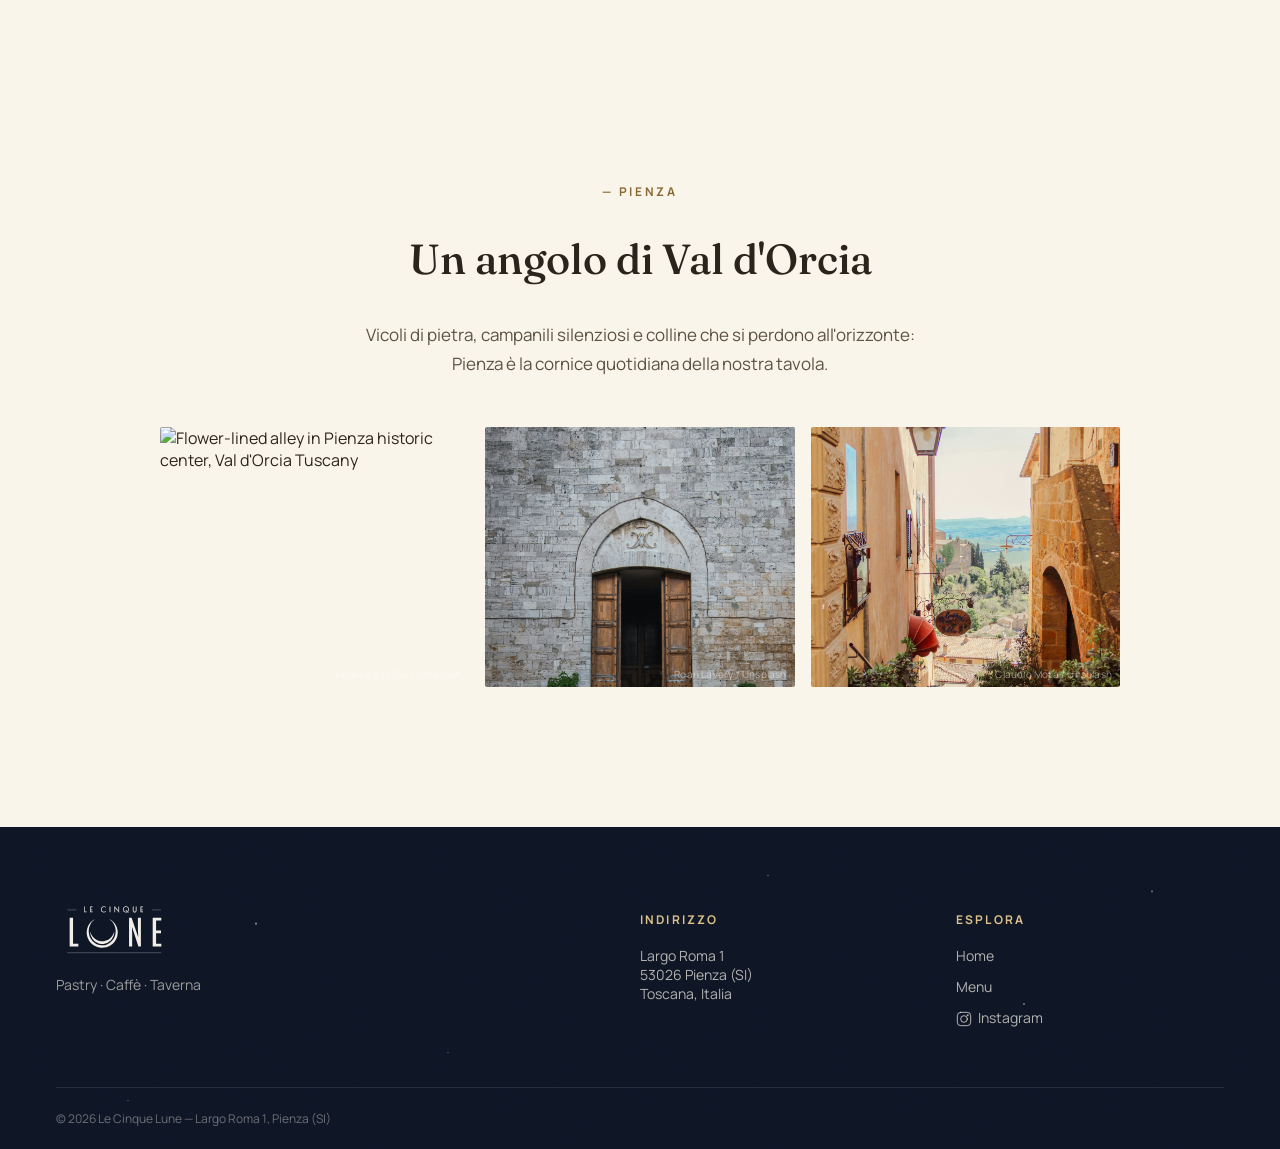
==== commit 9e1366e8: "Aggiunge supporto cinese (ZH) e spagnolo (ES) a index.html e menu.html Co-Authored-By: Claude Sonnet" ====
--- a/index.html
+++ b/index.html
@@ -198,6 +198,8 @@
               <button class="lang-option" data-lang="en" role="menuitem">English <small>EN</small></button>
               <button class="lang-option" data-lang="ko" role="menuitem">한국어 <small>KO</small></button>
               <button class="lang-option" data-lang="ru" role="menuitem">Русский <small>RU</small></button>
+              <button class="lang-option" data-lang="zh" role="menuitem">中文 <small>ZH</small></button>
+              <button class="lang-option" data-lang="es" role="menuitem">Español <small>ES</small></button>
             </div>
           </div>
           <button class="mobile-toggle" id="mobileToggle" aria-label="Menu">
@@ -416,6 +418,19 @@
     width="100%" height="400" style="border:0; display:block;" allowfullscreen="" loading="lazy" referrerpolicy="no-referrer-when-downgrade"
     title="Le Cinque Lune — Largo Roma 1, Pienza"></iframe>
 
+  <!-- ===== INSTAGRAM CTA ===== -->
+  <section class="section" style="padding-top:48px; padding-bottom:72px; text-align:center">
+    <div class="wrap" style="max-width:560px; margin:0 auto">
+      <p class="eyebrow" data-i18n="ig_eyebrow">— INSTAGRAM</p>
+      <h2 class="heading-lg" data-i18n="ig_heading">Seguici su Instagram</h2>
+      <p class="body-text" style="margin-top:16px" data-i18n="ig_body">Scatti dal locale, novità stagionali e qualche dolce tentazione. Seguici per restare aggiornato.</p>
+      <a href="https://www.instagram.com/lecinquelunepastrycaffe/" target="_blank" rel="noopener" class="btn" style="margin-top:32px; display:inline-flex; align-items:center; gap:10px; background:var(--navy,#011941); color:#C17E15; border-color:#011941">
+        <svg width="18" height="18" viewBox="0 0 24 24" fill="none" stroke="#C17E15" stroke-width="1.5" stroke-linecap="round" stroke-linejoin="round"><rect x="2" y="2" width="20" height="20" rx="5"/><circle cx="12" cy="12" r="5"/><circle cx="17.5" cy="6.5" r="1.5" fill="#C17E15" stroke="none"/></svg>
+        <span data-i18n="ig_cta">@lecinquelunepastrycaffe</span>
+      </a>
+    </div>
+  </section>
+
   <!-- ===== GALLERY PIENZA ===== -->
   <section class="section">
     <div class="wrap">
@@ -462,7 +477,7 @@
           <a href="index.html" class="footer-link" data-i18n="nav_home">Home</a>
           <a href="menu.html" class="footer-link" data-i18n="nav_menu">Menu</a>
           <a href="about-en.html" id="about-en-link" class="footer-link" style="display:none">Visitor Guide</a>
-          <a href="https://instagram.com/" target="_blank" rel="noopener" class="footer-link" style="margin-top:8px">
+          <a href="https://www.instagram.com/lecinquelunepastrycaffe/" target="_blank" rel="noopener" class="footer-link" style="margin-top:8px">
             <svg width="16" height="16" viewBox="0 0 24 24" fill="none" stroke="currentColor" stroke-width="1.5" stroke-linecap="round" stroke-linejoin="round" style="vertical-align:middle; margin-right:6px"><rect x="2" y="2" width="20" height="20" rx="5"/><circle cx="12" cy="12" r="5"/><circle cx="17.5" cy="6.5" r="1.5" fill="currentColor" stroke="none"/></svg>Instagram
           </a>
         </div>
@@ -477,83 +492,87 @@
 
   <script>
   const UI = {
-    "nav_home":{"it":"Home","en":"Home","ko":"홈","ru":"Главная"},
-    "nav_menu":{"it":"Menu","en":"Menu","ko":"메뉴","ru":"Меню"},
-    "hero_eyebrow":{"it":"DAL MATTINO ALLA SERA","en":"FROM MORNING TO EVENING","ko":"아침부터 저녁까지","ru":"С УТРА ДО ВЕЧЕРА"},
-    "hero_heading":{"it":"Cinque momenti, un solo luogo","en":"Five moments, one place","ko":"다섯 가지 순간, 하나의 장소","ru":"Пять моментов, одно место"},
-    "hero_tagline":{"it":"Colazione, brunch, pranzo, caffè e aperitivo nel cuore di Pienza.","en":"Breakfast, brunch, lunch, coffee and aperitivo in the heart of Pienza.","ko":"피엔차 중심부에서 즐기는 아침, 브런치, 점심, 커피 그리고 아페리티보.","ru":"Завтрак, бранч, обед, кофе и аперитив в самом сердце Пьенцы."},
-    "hero_cta":{"it":"Scopri il Menu","en":"View the Menu","ko":"메뉴 보기","ru":"Смотреть меню"},
-    "hero_panel_1":{"it":"Colazione","en":"Breakfast","ko":"아침 식사","ru":"Завтрак"},
-    "hero_panel_2":{"it":"Brunch","en":"Brunch","ko":"브런치","ru":"Бранч"},
-    "hero_panel_3":{"it":"Pranzo","en":"Lunch","ko":"점심","ru":"Обед"},
-    "hero_panel_4":{"it":"Caffè","en":"Coffee","ko":"커피","ru":"Кофе"},
-    "hero_panel_5":{"it":"Aperitivo","en":"Aperitivo","ko":"아페리티보","ru":"Аперитив"},
-    "carousel_eyebrow":{"it":"— LE CINQUE LUNE","en":"— LE CINQUE LUNE","ko":"— LE CINQUE LUNE","ru":"— LE CINQUE LUNE"},
-    "carousel_heading":{"it":"Atmosfera & sapori","en":"Atmosphere & flavours","ko":"분위기 & 맛","ru":"Атмосфера & вкусы"},
-    "story_eyebrow":{"it":"— PIENZA, DALLA COLAZIONE ALL'APERITIVO","en":"— PIENZA, FROM BREAKFAST TO APERITIVO","ko":"— 피엔차, 아침부터 아페리티보까지","ru":"— ПЬЕНЦА, ОТ ЗАВТРАКА ДО АПЕРИТИВА"},
-    "story_heading":{"it":"Sei nel posto giusto","en":"You're in the right place","ko":"바로 여기가 그곳입니다","ru":"Вы в правильном месте"},
-    "story_body":{"it":"Brioche e cappuccino, pancake e centrifughe fresche. Pici tirati a mano, taglieri con pecorino di Pienza e salumi toscani. Spritz, Nobile di Montepulciano e stuzzichini al tramonto. A Le Cinque Lune ogni momento della giornata diventa il migliore — e ogni scusa è buona per restare.","en":"Brioche and cappuccino, pancakes and fresh juices. Hand-rolled pici, boards with Pienza pecorino and Tuscan charcuterie. Spritz, Nobile di Montepulciano and nibbles at sunset. At Le Cinque Lune every moment of the day becomes the best one — and every excuse is a good one to stay.","ko":"브리오슈와 카푸치노, 팬케이크와 신선한 착즙 주스. 수제 피치 파스타, 피엔차 페코리노와 토스카나 살루미 타글리에레. 일몰의 스프리츠, 노빌레 디 몬테풀치아노와 스투치키니. 레 친퀘 루네에서는 하루의 모든 순간이 최고가 됩니다 — 머물 핑계는 언제나 넘칩니다.","ru":"Бриошь и капучино, панкейки и свежие соки. Паста пичи ручной работы, тарелки с пекорино из Пьенцы и тосканскими салуми. Шприц, Нобиле ди Монтепульчано и закуски на закате. В Le Cinque Lune каждый момент дня становится лучшим — и всегда найдётся повод остаться."},
-    "story_tag_pastry":{"it":"Colazione","en":"Breakfast","ko":"아침 식사","ru":"Завтрак"},
-    "story_tag_cafe":{"it":"Pranzo","en":"Lunch","ko":"점심","ru":"Обед"},
-    "story_tag_brunch":{"it":"Brunch","en":"Brunch","ko":"브런치","ru":"Бранч"},
-    "story_tag_taverna":{"it":"Aperitivo","en":"Aperitivo","ko":"아페리티보","ru":"Аперитив"},
-    "story_tag_cocktail":{"it":"Cocktail","en":"Cocktails","ko":"칵테일","ru":"Коктейли"},
-    "family_eyebrow":{"it":"— NUOVA APERTURA · LUGLIO 2026","en":"— NEWLY OPENED · JULY 2026","ko":"— 2026년 7월 신규 오픈","ru":"— НОВОЕ ОТКРЫТИЕ · ИЮЛЬ 2026"},
-    "family_body":{"it":"Le Cinque Lune è un sogno di famiglia diventato realtà. Mauro e Marianna hanno aperto le porte di questo locale nel cuore di Pienza a luglio 2026. Insieme al piccolo Alex, vi accolgono ogni giorno con la passione di chi crede che ogni piatto e ogni caffè meritino cura e autenticità.","en":"Le Cinque Lune is a family dream come true. Mauro and Marianna opened the doors of this place in the heart of Pienza in July 2026. Together with little Alex, they welcome you every day with the passion of those who believe every dish and every coffee deserves care and authenticity.","ko":"레 친퀘 루네는 가족의 꿈이 현실이 된 곳입니다. 마우로와 마리안나가 2026년 7월 피엔차 중심부에 이 가게의 문을 열었습니다. 어린 알렉스와 함께, 모든 요리와 커피에 정성과 진정성을 담아 매일 여러분을 맞이합니다.","ru":"Le Cinque Lune — это семейная мечта, ставшая реальностью. Мауро и Марианна открыли двери этого заведения в самом сердце Пьенцы в июле 2026 года. Вместе с маленьким Алексом они встречают вас каждый день с любовью тех, кто верит, что каждое блюдо и каждый кофе заслуживают заботы и подлинности."},
-    "food_section_1":{"it":"Dalla colazione al pranzo","en":"From breakfast to lunch","ko":"아침부터 점심까지","ru":"От завтрака до обеда"},
-    "food_section_2":{"it":"I dessert e le coppe gelato artigianali","en":"Desserts and artisan gelato sundaes","ko":"디저트와 수제 젤라토","ru":"Десерты и авторское мороженое"},
-    "gallery_eyebrow":{"it":"— PIENZA","en":"— PIENZA","ko":"— 피엔차","ru":"— ПЬЕНЦА"},
-    "gallery_heading":{"it":"Un angolo di Val d'Orcia","en":"A corner of Val d'Orcia","ko":"발도르차의 한 모퉁이","ru":"Уголок Валь д'Орча"},
-    "gallery_body":{"it":"Vicoli di pietra, campanili silenziosi e colline che si perdono all'orizzonte: Pienza è la cornice quotidiana della nostra tavola.","en":"Stone alleyways, quiet bell towers and hills fading into the horizon: Pienza is the everyday backdrop to our table.","ko":"돌로 이루어진 골목길, 고요한 종탑, 그리고 지평선 너머로 이어지는 언덕들. 피엔차는 우리 식탁의 일상적인 배경입니다.","ru":"Каменные переулки, тихие колокольни и холмы, уходящие за горизонт: Пьенца — это ежедневная декорация нашего стола."},
-    "menu_teaser_eyebrow":{"it":"— GOLA","en":"— TASTE","ko":"— 맛","ru":"— ВКУС"},
-    "menu_teaser_heading":{"it":"Dalla colazione all'aperitivo","en":"From breakfast to aperitivo","ko":"아침부터 아페리티보까지","ru":"От завтрака до аперитива"},
-    "menu_teaser_body":{"it":"I nostri piatti: colazioni dolci e salate, pici fatti come si deve, taglieri della Val d'Orcia, dolci fatti in casa e gelato artigianale.","en":"Our dishes: sweet and savoury breakfasts, properly hand-rolled pici, boards from the Val d'Orcia, homemade desserts and artisan gelato.","ko":"저희 요리: 달콤하고 짭짤한 아침 식사, 수제 피치 파스타, 발도르차의 플래터, 직접 만든 디저트와 수제 젤라토.","ru":"Наши блюда: сладкие и солёные завтраки, паста пичи ручной работы, тарелки из Валь д'Орча, домашние десерты и ремесленное джелато."},
-    "menu_teaser_cta":{"it":"Vedi tutto il menu →","en":"See the full menu →","ko":"전체 메뉴 보기 →","ru":"Смотреть меню полностью →"},
-    "food_avocado_toast":{"it":"Avocado toast & Omelette","en":"Avocado toast & Omelette","ko":"아보카도 토스트 & 오믈렛","ru":"Авокадо тост и омлет"},
-    "food_pancake":{"it":"Pancake","en":"Pancake","ko":"팬케이크","ru":"Панкейк"},
-    "food_frittelle":{"it":"Frittelle alla ricotta","en":"Ricotta fritters","ko":"리코타 프리터","ru":"Сырники"},
-    "food_crespelle":{"it":"Involtini di carne di Chianina","en":"Crepe rolls with Chianina beef","ko":"키아니나 소고기 크레페 롤","ru":"Рулетики с говядиной Кьянина"},
-    "food_pici_ragu":{"it":"Pici al ragù di cinghiale","en":"Pici with wild boar ragù","ko":"멧돼지 라구 피치","ru":"Пичи с рагу из кабана"},
-    "food_tagliere":{"it":"Tagliere Cinque Lune","en":"Cinque Lune board","ko":"친퀘 루네 보드","ru":"Тальере Cinque Lune"},
-    "food_anatra":{"it":"Anatra all'arancia","en":"Duck à l'orange","ko":"오렌지 덕","ru":"Утка с апельсином"},
-    "food_parmigiana":{"it":"Parmigiana di melanzane","en":"Eggplant parmigiana","ko":"가지 파르미지아나","ru":"Пармиджана из баклажанов"},
-    "food_gnocchi":{"it":"Gnocchi al semolino","en":"Semolina gnocchi","ko":"세몰리나 뇨키","ru":"Ньокки из семолины"},
-    "food_ravioli":{"it":"Ravioli ricotta e spinaci","en":"Ricotta and spinach ravioli","ko":"리코타 시금치 라비올리","ru":"Равиоли с рикоттой и шпинатом"},
-    "food_tiramisu":{"it":"Tiramisù","en":"Tiramisù","ko":"티라미수","ru":"Тирамису"},
-    "food_panna_cotta":{"it":"Panna cotta","en":"Panna cotta","ko":"판나 코타","ru":"Панна котта"},
-    "food_uovo_tegamino":{"it":"Uovo al tegamino","en":"Fried egg sundae","ko":"프라이드 에그 선디","ru":"Мороженое «Яичница»"},
-    "food_semifreddo":{"it":"Semifreddo cheesecake","en":"Cheesecake semifreddo","ko":"치즈케이크 세미프레도","ru":"Семифреддо чизкейк"},
-    "food_coppa_lotus":{"it":"Coppa Lotus","en":"Lotus sundae","ko":"로투스 선디","ru":"Мороженое Lotus"},
-    "food_banana_split":{"it":"Banana split","en":"Banana split","ko":"바나나 스플릿","ru":"Банана сплит"},
-    "food_smile":{"it":"Smile","en":"Smile","ko":"스마일","ru":"Smile"},
-    "food_torte":{"it":"Torte artigianali a fette","en":"Artisan cakes (sliced)","ko":"수제 케이크 슬라이스","ru":"Домашние торты (нарезка)"},
-    "visit_eyebrow":{"it":"— VIENI A TROVARCI","en":"— COME VISIT US","ko":"— 방문해 주세요","ru":"— ПРИХОДИТЕ К НАМ"},
-    "visit_heading":{"it":"Orari di apertura","en":"Opening hours","ko":"영업 시간","ru":"Часы работы"},
-    "visit_hours_note":{"it":"Facciamo sempre del nostro meglio per mantenere i nostri orari aggiornati, soprattutto su Google Maps, che vi consigliamo di controllare prima di mettervi in viaggio. Tuttavia, imprevisti o piccoli errori di distrazione possono capitare. Se volete avere la certezza assoluta di trovarci aperti, o per prenotare un tavolo, non esitate a farci un colpo di telefono!","en":"We always do our best to keep our hours up to date, especially on Google Maps, which we recommend checking before you head our way. That said, unexpected events or small oversights can happen. If you want to be absolutely sure we're open, or to book a table, don't hesitate to give us a call!","ko":"저희는 항상 영업시간을 최신 상태로 유지하기 위해 최선을 다하고 있으며, 특히 Google 지도를 출발 전에 꼭 확인해 보시기 바랍니다. 다만, 예기치 못한 상황이나 실수가 생길 수도 있습니다. 저희가 확실히 영업 중인지 확인하거나 테이블을 예약하려면 언제든지 전화 주세요!","ru":"Мы всегда стараемся поддерживать актуальное расписание, особенно на Google Maps, которую рекомендуем проверять перед поездкой. Тем не менее, непредвиденные обстоятельства или небольшие ошибки могут случиться. Если вы хотите быть уверены, что мы открыты, или хотите забронировать столик — не стесняйтесь позвонить нам!"},
-    "visit_hours_1_label":{"it":"Colazione/Brunch","en":"Breakfast/Brunch","ko":"아침/브런치","ru":"Завтрак/Бранч"},
-    "visit_hours_1_time":{"it":"fino alle 12:00","en":"until 12:00","ko":"12:00까지","ru":"до 12:00"},
-    "visit_hours_2_label":{"it":"Pranzo","en":"Lunch","ko":"점심","ru":"Обед"},
-    "visit_hours_2_time":{"it":"fino alle 16:30","en":"until 16:30","ko":"16:30까지","ru":"до 16:30"},
-    "visit_hours_3_label":{"it":"Aperitivo","en":"Aperitivo","ko":"아페리티보","ru":"Аперитив"},
-    "visit_hours_3_time":{"it":"fino alle 21:00","en":"until 21:00","ko":"21:00까지","ru":"до 21:00"},
-    "visit_hours_4_label":{"it":"Giorno di chiusura","en":"Closing day","ko":"휴무일","ru":"Выходной день"},
-    "visit_hours_4_time":{"it":"Giovedì","en":"Thursday","ko":"목요일","ru":"Четверг"},
-    "visit_contacts_title":{"it":"Contatti","en":"Contact us","ko":"연락처","ru":"Контакты"},
-    "footer_tagline":{"it":"Pastry · Caffè · Taverna","en":"Pastry · Caffè · Taverna","ko":"페이스트리 · 카페 · 타베르나","ru":"Pastry · Кафе · Таверна"},
-    "footer_address_label":{"it":"INDIRIZZO","en":"ADDRESS","ko":"주소","ru":"АДРЕС"},
-    "footer_explore_label":{"it":"ESPLORA","en":"EXPLORE","ko":"탐색","ru":"РАЗДЕЛЫ"},
-    "footer_copyright":{"it":"© 2026 Le Cinque Lune — Largo Roma 1, Pienza (SI)","en":"© 2026 Le Cinque Lune — Largo Roma 1, Pienza (SI)","ko":"© 2026 Le Cinque Lune — Largo Roma 1, Pienza (SI)","ru":"© 2026 Le Cinque Lune — Largo Roma 1, Pienza (SI)"},
-    "meta_description":{"it":"Pastry, caffè e taverna nel cuore di Pienza, Toscana. Colazioni, pici fatti a mano, taglieri della Val d'Orcia.","en":"Pastry, café and taverna in the heart of Pienza, Tuscany. Breakfasts, hand-rolled pici and Val d'Orcia boards.","ko":"이탈리아 피엔차 중심부의 파티세리, 카페, 타베르나. 아침 식사, 수제 피치 파스타, 발도르차 플래터.","ru":"Кондитерская, кафе и таверна в сердце Пьенцы, Тоскана. Завтраки, паста пичи ручной работы, тарелки Валь д'Орча."},
-    "page_title":{"it":"Le Cinque Lune — Pastry · Caffè · Taverna · Pienza","en":"Brunch, Gelato & Aperitivo in Pienza, Tuscany | Le Cinque Lune","ko":"피엔차의 브런치, 젤라토 & 아페리티보 | Le Cinque Lune","ru":"Бранч, джелато и аперитив в Пьенце, Тоскана | Le Cinque Lune"}
+    "nav_home":{"it":"Home","en":"Home","ko":"홈","ru":"Главная","zh":"首页","es":"Inicio"},
+    "nav_menu":{"it":"Menu","en":"Menu","ko":"메뉴","ru":"Меню","zh":"菜单","es":"Menú"},
+    "hero_eyebrow":{"it":"DAL MATTINO ALLA SERA","en":"FROM MORNING TO EVENING","ko":"아침부터 저녁까지","ru":"С УТРА ДО ВЕЧЕРА","zh":"从早到晚","es":"DE LA MAÑANA A LA NOCHE"},
+    "hero_heading":{"it":"Cinque momenti, un solo luogo","en":"Five moments, one place","ko":"다섯 가지 순간, 하나의 장소","ru":"Пять моментов, одно место","zh":"五个时刻，同一地点","es":"Cinco momentos, un solo lugar"},
+    "hero_tagline":{"it":"Colazione, brunch, pranzo, caffè e aperitivo nel cuore di Pienza.","en":"Breakfast, brunch, lunch, coffee and aperitivo in the heart of Pienza.","ko":"피엔차 중심부에서 즐기는 아침, 브런치, 점심, 커피 그리고 아페리티보.","ru":"Завтрак, бранч, обед, кофе и аперитив в самом сердце Пьенцы.","zh":"在皮恩扎的心脏，享用早餐、早午餐、午餐、咖啡和开胃酒。","es":"Desayuno, brunch, almuerzo, café y aperitivo en el corazón de Pienza."},
+    "hero_cta":{"it":"Scopri il Menu","en":"View the Menu","ko":"메뉴 보기","ru":"Смотреть меню","zh":"查看菜单","es":"Ver el Menú"},
+    "hero_panel_1":{"it":"Colazione","en":"Breakfast","ko":"아침 식사","ru":"Завтрак","zh":"早餐","es":"Desayuno"},
+    "hero_panel_2":{"it":"Brunch","en":"Brunch","ko":"브런치","ru":"Бранч","zh":"早午餐","es":"Brunch"},
+    "hero_panel_3":{"it":"Pranzo","en":"Lunch","ko":"점심","ru":"Обед","zh":"午餐","es":"Almuerzo"},
+    "hero_panel_4":{"it":"Caffè","en":"Coffee","ko":"커피","ru":"Кофе","zh":"咖啡","es":"Café"},
+    "hero_panel_5":{"it":"Aperitivo","en":"Aperitivo","ko":"아페리티보","ru":"Аперитив","zh":"开胃酒","es":"Aperitivo"},
+    "carousel_eyebrow":{"it":"— LE CINQUE LUNE","en":"— LE CINQUE LUNE","ko":"— LE CINQUE LUNE","ru":"— LE CINQUE LUNE","zh":"— LE CINQUE LUNE","es":"— LE CINQUE LUNE"},
+    "carousel_heading":{"it":"Atmosfera & sapori","en":"Atmosphere & flavours","ko":"분위기 & 맛","ru":"Атмосфера & вкусы","zh":"氛围 & 风味","es":"Ambiente & sabores"},
+    "story_eyebrow":{"it":"— PIENZA, DALLA COLAZIONE ALL'APERITIVO","en":"— PIENZA, FROM BREAKFAST TO APERITIVO","ko":"— 피엔차, 아침부터 아페리티보까지","ru":"— ПЬЕНЦА, ОТ ЗАВТРАКА ДО АПЕРИТИВА","zh":"— 皮恩扎，从早餐到开胃酒","es":"— PIENZA, DEL DESAYUNO AL APERITIVO"},
+    "story_heading":{"it":"Sei nel posto giusto","en":"You're in the right place","ko":"바로 여기가 그곳입니다","ru":"Вы в правильном месте","zh":"你来对了地方","es":"Estás en el lugar correcto"},
+    "story_body":{"it":"Brioche e cappuccino, pancake e centrifughe fresche. Pici tirati a mano, taglieri con pecorino di Pienza e salumi toscani. Spritz, Nobile di Montepulciano e stuzzichini al tramonto. A Le Cinque Lune ogni momento della giornata diventa il migliore — e ogni scusa è buona per restare.","en":"Brioche and cappuccino, pancakes and fresh juices. Hand-rolled pici, boards with Pienza pecorino and Tuscan charcuterie. Spritz, Nobile di Montepulciano and nibbles at sunset. At Le Cinque Lune every moment of the day becomes the best one — and every excuse is a good one to stay.","ko":"브리오슈와 카푸치노, 팬케이크와 신선한 착즙 주스. 수제 피치 파스타, 피엔차 페코리노와 토스카나 살루미 타글리에레. 일몰의 스프리츠, 노빌레 디 몬테풀치아노와 스투치키니. 레 친퀘 루네에서는 하루의 모든 순간이 최고가 됩니다 — 머물 핑계는 언제나 넘칩니다.","ru":"Бриошь и капучино, панкейки и свежие соки. Паста пичи ручной работы, тарелки с пекорино из Пьенцы и тосканскими салуми. Шприц, Нобиле ди Монтепульчано и закуски на закате. В Le Cinque Lune каждый момент дня становится лучшим — и всегда найдётся повод остаться.","zh":"牛角包与卡布奇诺，煎饼与新鲜果汁。手工皮奇面，皮恩扎羊奶酪和托斯卡纳熟食拼盘。日落时分的斯普里兹、蒙泰普尔恰诺贵族葡萄酒和小食。在Le Cinque Lune，一天中的每个时刻都成为最美好的时光——总有理由让你流连忘返。","es":"Brioche y cappuccino, pancakes y zumos frescos. Pici amasados a mano, tablas con pecorino de Pienza y embutidos toscanos. Spritz, Nobile di Montepulciano y picoteo al atardecer. En Le Cinque Lune cada momento del día se convierte en el mejor — y cualquier excusa es buena para quedarse."},
+    "story_tag_pastry":{"it":"Colazione","en":"Breakfast","ko":"아침 식사","ru":"Завтрак","zh":"早餐","es":"Desayuno"},
+    "story_tag_cafe":{"it":"Pranzo","en":"Lunch","ko":"점심","ru":"Обед","zh":"午餐","es":"Almuerzo"},
+    "story_tag_brunch":{"it":"Brunch","en":"Brunch","ko":"브런치","ru":"Бранч","zh":"早午餐","es":"Brunch"},
+    "story_tag_taverna":{"it":"Aperitivo","en":"Aperitivo","ko":"아페리티보","ru":"Аперитив","zh":"开胃酒","es":"Aperitivo"},
+    "story_tag_cocktail":{"it":"Cocktail","en":"Cocktails","ko":"칵테일","ru":"Коктейли","zh":"鸡尾酒","es":"Cócteles"},
+    "family_eyebrow":{"it":"— NUOVA APERTURA · LUGLIO 2026","en":"— NEWLY OPENED · JULY 2026","ko":"— 2026년 7월 신규 오픈","ru":"— НОВОЕ ОТКРЫТИЕ · ИЮЛЬ 2026","zh":"— 新开业 · 2026年7月","es":"— NUEVA APERTURA · JULIO 2026"},
+    "family_body":{"it":"Le Cinque Lune è un sogno di famiglia diventato realtà. Mauro e Marianna hanno aperto le porte di questo locale nel cuore di Pienza a luglio 2026. Insieme al piccolo Alex, vi accolgono ogni giorno con la passione di chi crede che ogni piatto e ogni caffè meritino cura e autenticità.","en":"Le Cinque Lune is a family dream come true. Mauro and Marianna opened the doors of this place in the heart of Pienza in July 2026. Together with little Alex, they welcome you every day with the passion of those who believe every dish and every coffee deserves care and authenticity.","ko":"레 친퀘 루네는 가족의 꿈이 현실이 된 곳입니다. 마우로와 마리안나가 2026년 7월 피엔차 중심부에 이 가게의 문을 열었습니다. 어린 알렉스와 함께, 모든 요리와 커피에 정성과 진정성을 담아 매일 여러분을 맞이합니다.","ru":"Le Cinque Lune — это семейная мечта, ставшая реальностью. Мауро и Марианна открыли двери этого заведения в самом сердце Пьенцы в июле 2026 года. Вместе с маленьким Алексом они встречают вас каждый день с любовью тех, кто верит, что каждое блюдо и каждый кофе заслуживают заботы и подлинности.","zh":"Le Cinque Lune是一个家庭梦想的实现。Mauro和Marianna于2026年7月在皮恩扎的中心开设了这家餐厅。他们与小Alex一起，每天以对每道菜和每杯咖啡都充满关怀与真诚的热情欢迎您的到来。","es":"Le Cinque Lune es un sueño familiar hecho realidad. Mauro y Marianna abrieron las puertas de este local en el corazón de Pienza en julio de 2026. Junto al pequeño Alex, os reciben cada día con la pasión de quienes creen que cada plato y cada café merecen cuidado y autenticidad."},
+    "food_section_1":{"it":"Dalla colazione al pranzo","en":"From breakfast to lunch","ko":"아침부터 점심까지","ru":"От завтрака до обеда","zh":"从早餐到午餐","es":"Del desayuno al almuerzo"},
+    "food_section_2":{"it":"I dessert e le coppe gelato artigianali","en":"Desserts and artisan gelato sundaes","ko":"디저트와 수제 젤라토","ru":"Десерты и авторское мороженое","zh":"甜点与手工冰淇淋","es":"Los postres y las copas de gelato artesanal"},
+    "gallery_eyebrow":{"it":"— PIENZA","en":"— PIENZA","ko":"— 피엔차","ru":"— ПЬЕНЦА","zh":"— 皮恩扎","es":"— PIENZA"},
+    "gallery_heading":{"it":"Un angolo di Val d'Orcia","en":"A corner of Val d'Orcia","ko":"발도르차의 한 모퉁이","ru":"Уголок Валь д'Орча","zh":"奥尔恰河谷的一角","es":"Un rincón del Val d'Orcia"},
+    "gallery_body":{"it":"Vicoli di pietra, campanili silenziosi e colline che si perdono all'orizzonte: Pienza è la cornice quotidiana della nostra tavola.","en":"Stone alleyways, quiet bell towers and hills fading into the horizon: Pienza is the everyday backdrop to our table.","ko":"돌로 이루어진 골목길, 고요한 종탑, 그리고 지평선 너머로 이어지는 언덕들. 피엔차는 우리 식탁의 일상적인 배경입니다.","ru":"Каменные переулки, тихие колокольни и холмы, уходящие за горизонт: Пьенца — это ежедневная декорация нашего стола.","zh":"石砌小巷、寂静的钟楼和延伸至地平线的山丘：皮恩扎是我们餐桌的日常背景。","es":"Callejuelas de piedra, campanarios silenciosos y colinas que se pierden en el horizonte: Pienza es el marco cotidiano de nuestra mesa."},
+    "ig_eyebrow":{"it":"— INSTAGRAM","en":"— INSTAGRAM","ko":"— 인스타그램","ru":"— ИНСТАГРАМ","zh":"— INSTAGRAM","es":"— INSTAGRAM"},
+    "ig_heading":{"it":"Seguici su Instagram","en":"Follow us on Instagram","ko":"인스타그램에서 팔로우하세요","ru":"Подписывайтесь на нас в Instagram","zh":"在Instagram上关注我们","es":"Síguenos en Instagram"},
+    "ig_body":{"it":"Scatti dal locale, novità stagionali e qualche dolce tentazione. Seguici per restare aggiornato.","en":"Shots from the café, seasonal news and a few sweet temptations. Follow us to stay updated.","ko":"카페의 사진, 계절별 소식과 달콤한 유혹들. 팔로우하고 최신 소식을 받아보세요.","ru":"Снимки из кафе, сезонные новости и сладкие соблазны. Подписывайтесь, чтобы быть в курсе.","zh":"来自餐厅的照片、季节新品和甜蜜诱惑。关注我们，随时了解最新动态。","es":"Fotos del local, novedades de temporada y alguna que otra tentación dulce. Síguenos para estar al día."},
+    "ig_cta":{"it":"@lecinquelunepastrycaffe","en":"@lecinquelunepastrycaffe","ko":"@lecinquelunepastrycaffe","ru":"@lecinquelunepastrycaffe","zh":"@lecinquelunepastrycaffe","es":"@lecinquelunepastrycaffe"},
+    "menu_teaser_eyebrow":{"it":"— GOLA","en":"— TASTE","ko":"— 맛","ru":"— ВКУС","zh":"— 美食","es":"— SABORES"},
+    "menu_teaser_heading":{"it":"Dalla colazione all'aperitivo","en":"From breakfast to aperitivo","ko":"아침부터 아페리티보까지","ru":"От завтрака до аперитива","zh":"从早餐到开胃酒","es":"Del desayuno al aperitivo"},
+    "menu_teaser_body":{"it":"I nostri piatti: colazioni dolci e salate, pici fatti come si deve, taglieri della Val d'Orcia, dolci fatti in casa e gelato artigianale.","en":"Our dishes: sweet and savoury breakfasts, properly hand-rolled pici, boards from the Val d'Orcia, homemade desserts and artisan gelato.","ko":"저희 요리: 달콤하고 짭짤한 아침 식사, 수제 피치 파스타, 발도르차의 플래터, 직접 만든 디저트와 수제 젤라토.","ru":"Наши блюда: сладкие и солёные завтраки, паста пичи ручной работы, тарелки из Валь д'Орча, домашние десерты и ремесленное джелато.","zh":"我们的菜品：甜味和咸味早餐、手工皮奇面、奥尔恰河谷拼盘、自制甜点和手工冰淇淋。","es":"Nuestros platos: desayunos dulces y salados, pici hechos a mano, tablas del Val d'Orcia, postres caseros y gelato artesanal."},
+    "menu_teaser_cta":{"it":"Vedi tutto il menu →","en":"See the full menu →","ko":"전체 메뉴 보기 →","ru":"Смотреть меню полностью →","zh":"查看完整菜单 →","es":"Ver el menú completo →"},
+    "food_avocado_toast":{"it":"Avocado toast & Omelette","en":"Avocado toast & Omelette","ko":"아보카도 토스트 & 오믈렛","ru":"Авокадо тост и омлет","zh":"牛油果吐司 & 煎蛋卷","es":"Avocado toast & Omelette"},
+    "food_pancake":{"it":"Pancake","en":"Pancake","ko":"팬케이크","ru":"Панкейк","zh":"松饼","es":"Pancake"},
+    "food_frittelle":{"it":"Frittelle alla ricotta","en":"Ricotta fritters","ko":"리코타 프리터","ru":"Сырники","zh":"里科塔奶酪煎饼","es":"Buñuelos de ricotta"},
+    "food_crespelle":{"it":"Involtini di carne di Chianina","en":"Crepe rolls with Chianina beef","ko":"키아니나 소고기 크레페 롤","ru":"Рулетики с говядиной Кьянина","zh":"基亚尼纳牛肉卷","es":"Rollitos de carne de Chianina"},
+    "food_pici_ragu":{"it":"Pici al ragù di cinghiale","en":"Pici with wild boar ragù","ko":"멧돼지 라구 피치","ru":"Пичи с рагу из кабана","zh":"野猪肉酱皮奇面","es":"Pici con ragù de jabalí"},
+    "food_tagliere":{"it":"Tagliere Cinque Lune","en":"Cinque Lune board","ko":"친퀘 루네 보드","ru":"Тальере Cinque Lune","zh":"五月之月拼盘","es":"Tabla Cinque Lune"},
+    "food_anatra":{"it":"Anatra all'arancia","en":"Duck à l'orange","ko":"오렌지 덕","ru":"Утка с апельсином","zh":"橙汁鸭肉","es":"Pato a la naranja"},
+    "food_parmigiana":{"it":"Parmigiana di melanzane","en":"Eggplant parmigiana","ko":"가지 파르미지아나","ru":"Пармиджана из баклажанов","zh":"茄子帕尔玛干酪","es":"Parmigiana de berenjenas"},
+    "food_gnocchi":{"it":"Gnocchi al semolino","en":"Semolina gnocchi","ko":"세몰리나 뇨키","ru":"Ньокки из семолины","zh":"粗粒小麦面团","es":"Gnocchi de sémola"},
+    "food_ravioli":{"it":"Ravioli ricotta e spinaci","en":"Ricotta and spinach ravioli","ko":"리코타 시금치 라비올리","ru":"Равиоли с рикоттой и шпинатом","zh":"里科塔菠菜饺子","es":"Ravioli de ricotta y espinacas"},
+    "food_tiramisu":{"it":"Tiramisù","en":"Tiramisù","ko":"티라미수","ru":"Тирамису","zh":"提拉米苏","es":"Tiramisù"},
+    "food_panna_cotta":{"it":"Panna cotta","en":"Panna cotta","ko":"판나 코타","ru":"Панна котта","zh":"奶冻","es":"Panna cotta"},
+    "food_uovo_tegamino":{"it":"Uovo al tegamino","en":"Fried egg sundae","ko":"프라이드 에그 선디","ru":"Мороженое «Яичница»","zh":"煎蛋圣代","es":"Copa huevo frito"},
+    "food_semifreddo":{"it":"Semifreddo cheesecake","en":"Cheesecake semifreddo","ko":"치즈케이크 세미프레도","ru":"Семифреддо чизкейк","zh":"芝士蛋糕冰淇淋","es":"Semifrío cheesecake"},
+    "food_coppa_lotus":{"it":"Coppa Lotus","en":"Lotus sundae","ko":"로투스 선디","ru":"Мороженое Lotus","zh":"莲花饼干圣代","es":"Copa Lotus"},
+    "food_banana_split":{"it":"Banana split","en":"Banana split","ko":"바나나 스플릿","ru":"Банана сплит","zh":"香蕉船","es":"Banana split"},
+    "food_smile":{"it":"Smile","en":"Smile","ko":"스마일","ru":"Smile","zh":"微笑","es":"Smile"},
+    "food_torte":{"it":"Torte artigianali a fette","en":"Artisan cakes (sliced)","ko":"수제 케이크 슬라이스","ru":"Домашние торты (нарезка)","zh":"手工蛋糕（切片）","es":"Tartas artesanales en porciones"},
+    "visit_eyebrow":{"it":"— VIENI A TROVARCI","en":"— COME VISIT US","ko":"— 방문해 주세요","ru":"— ПРИХОДИТЕ К НАМ","zh":"— 来拜访我们","es":"— VISÍTANOS"},
+    "visit_heading":{"it":"Orari di apertura","en":"Opening hours","ko":"영업 시간","ru":"Часы работы","zh":"营业时间","es":"Horario de apertura"},
+    "visit_hours_note":{"it":"Facciamo sempre del nostro meglio per mantenere i nostri orari aggiornati, soprattutto su Google Maps, che vi consigliamo di controllare prima di mettervi in viaggio. Tuttavia, imprevisti o piccoli errori di distrazione possono capitare. Se volete avere la certezza assoluta di trovarci aperti, o per prenotare un tavolo, non esitate a farci un colpo di telefono!","en":"We always do our best to keep our hours up to date, especially on Google Maps, which we recommend checking before you head our way. That said, unexpected events or small oversights can happen. If you want to be absolutely sure we're open, or to book a table, don't hesitate to give us a call!","ko":"저희는 항상 영업시간을 최신 상태로 유지하기 위해 최선을 다하고 있으며, 특히 Google 지도를 출발 전에 꼭 확인해 보시기 바랍니다. 다만, 예기치 못한 상황이나 실수가 생길 수도 있습니다. 저희가 확실히 영업 중인지 확인하거나 테이블을 예약하려면 언제든지 전화 주세요!","ru":"Мы всегда стараемся поддерживать актуальное расписание, особенно на Google Maps, которую рекомендуем проверять перед поездкой. Тем не менее, непредвиденные обстоятельства или небольшие ошибки могут случиться. Если вы хотите быть уверены, что мы открыты, или хотите забронировать столик — не стесняйтесь позвонить нам!","zh":"我们始终尽最大努力保持营业时间的准确更新，尤其是在Google地图上，建议您出行前先查看。不过，意外情况或小错误有时难免发生。如果您想确保我们营业，或预订餐桌，请随时致电！","es":"Siempre hacemos lo posible por mantener nuestros horarios actualizados, especialmente en Google Maps, que os recomendamos consultar antes de poneros en camino. Sin embargo, imprevistos o pequeños errores pueden ocurrir. Si quieren tener la seguridad de que estamos abiertos, o para reservar una mesa, ¡no duden en llamarnos!"},
+    "visit_hours_1_label":{"it":"Colazione/Brunch","en":"Breakfast/Brunch","ko":"아침/브런치","ru":"Завтрак/Бранч","zh":"早餐/早午餐","es":"Desayuno/Brunch"},
+    "visit_hours_1_time":{"it":"fino alle 12:00","en":"until 12:00","ko":"12:00까지","ru":"до 12:00","zh":"至12:00","es":"hasta las 12:00"},
+    "visit_hours_2_label":{"it":"Pranzo","en":"Lunch","ko":"점심","ru":"Обед","zh":"午餐","es":"Almuerzo"},
+    "visit_hours_2_time":{"it":"fino alle 16:30","en":"until 16:30","ko":"16:30까지","ru":"до 16:30","zh":"至16:30","es":"hasta las 16:30"},
+    "visit_hours_3_label":{"it":"Aperitivo","en":"Aperitivo","ko":"아페리티보","ru":"Аперитив","zh":"开胃酒","es":"Aperitivo"},
+    "visit_hours_3_time":{"it":"fino alle 21:00","en":"until 21:00","ko":"21:00까지","ru":"до 21:00","zh":"至21:00","es":"hasta las 21:00"},
+    "visit_hours_4_label":{"it":"Giorno di chiusura","en":"Closing day","ko":"휴무일","ru":"Выходной день","zh":"休息日","es":"Día de cierre"},
+    "visit_hours_4_time":{"it":"Giovedì","en":"Thursday","ko":"목요일","ru":"Четверг","zh":"星期四","es":"Jueves"},
+    "visit_contacts_title":{"it":"Contatti","en":"Contact us","ko":"연락처","ru":"Контакты","zh":"联系我们","es":"Contacto"},
+    "footer_tagline":{"it":"Pastry · Caffè · Taverna","en":"Pastry · Caffè · Taverna","ko":"페이스트리 · 카페 · 타베르나","ru":"Pastry · Кафе · Таверна","zh":"糕点 · 咖啡 · 餐馆","es":"Pastry · Caffè · Taverna"},
+    "footer_address_label":{"it":"INDIRIZZO","en":"ADDRESS","ko":"주소","ru":"АДРЕС","zh":"地址","es":"DIRECCIÓN"},
+    "footer_explore_label":{"it":"ESPLORA","en":"EXPLORE","ko":"탐색","ru":"РАЗДЕЛЫ","zh":"探索","es":"EXPLORAR"},
+    "footer_copyright":{"it":"© 2026 Le Cinque Lune — Largo Roma 1, Pienza (SI)","en":"© 2026 Le Cinque Lune — Largo Roma 1, Pienza (SI)","ko":"© 2026 Le Cinque Lune — Largo Roma 1, Pienza (SI)","ru":"© 2026 Le Cinque Lune — Largo Roma 1, Pienza (SI)","zh":"© 2026 Le Cinque Lune — Largo Roma 1, Pienza (SI)","es":"© 2026 Le Cinque Lune — Largo Roma 1, Pienza (SI)"},
+    "meta_description":{"it":"Pastry, caffè e taverna nel cuore di Pienza, Toscana. Colazioni, pici fatti a mano, taglieri della Val d'Orcia.","en":"Pastry, café and taverna in the heart of Pienza, Tuscany. Breakfasts, hand-rolled pici and Val d'Orcia boards.","ko":"이탈리아 피엔차 중심부의 파티세리, 카페, 타베르나. 아침 식사, 수제 피치 파스타, 발도르차 플래터.","ru":"Кондитерская, кафе и таверна в сердце Пьенцы, Тоскана. Завтраки, паста пичи ручной работы, тарелки Валь д'Орча.","zh":"皮恩扎（托斯卡纳）中心的糕点店、咖啡馆和餐馆。早餐、手工皮奇面、奥尔恰河谷拼盘。","es":"Pastry, café y taverna en el corazón de Pienza, Toscana. Desayunos, pici hechos a mano, tablas del Val d'Orcia."},
+    "page_title":{"it":"Le Cinque Lune — Pastry · Caffè · Taverna · Pienza","en":"Brunch, Gelato & Aperitivo in Pienza, Tuscany | Le Cinque Lune","ko":"피엔차의 브런치, 젤라토 & 아페리티보 | Le Cinque Lune","ru":"Бранч, джелато и аперитив в Пьенце, Тоскана | Le Cinque Lune","zh":"皮恩扎早午餐、冰淇淋 & 开胃酒 | Le Cinque Lune","es":"Brunch, Gelato & Aperitivo en Pienza, Toscana | Le Cinque Lune"}
   };
 
-  const LANG_LABELS = {it:'IT', en:'EN', ko:'KO', ru:'RU'};
+  const LANG_LABELS = {it:'IT', en:'EN', ko:'KO', ru:'RU', zh:'ZH', es:'ES'};
   let currentLang = localStorage.getItem('cl_lang') || 'it';
 
   function setLang(lang) {
     currentLang = lang;
     localStorage.setItem('cl_lang', lang);
-    document.documentElement.lang = lang === 'ko' ? 'ko' : lang === 'ru' ? 'ru' : lang === 'en' ? 'en' : 'it';
+    document.documentElement.lang = lang === 'ko' ? 'ko' : lang === 'ru' ? 'ru' : lang === 'zh' ? 'zh' : lang === 'es' ? 'es' : lang === 'en' ? 'en' : 'it';
     document.querySelectorAll('[data-i18n]').forEach(el => {
       const key = el.getAttribute('data-i18n');
       if (UI[key] && UI[key][lang]) el.textContent = UI[key][lang];
